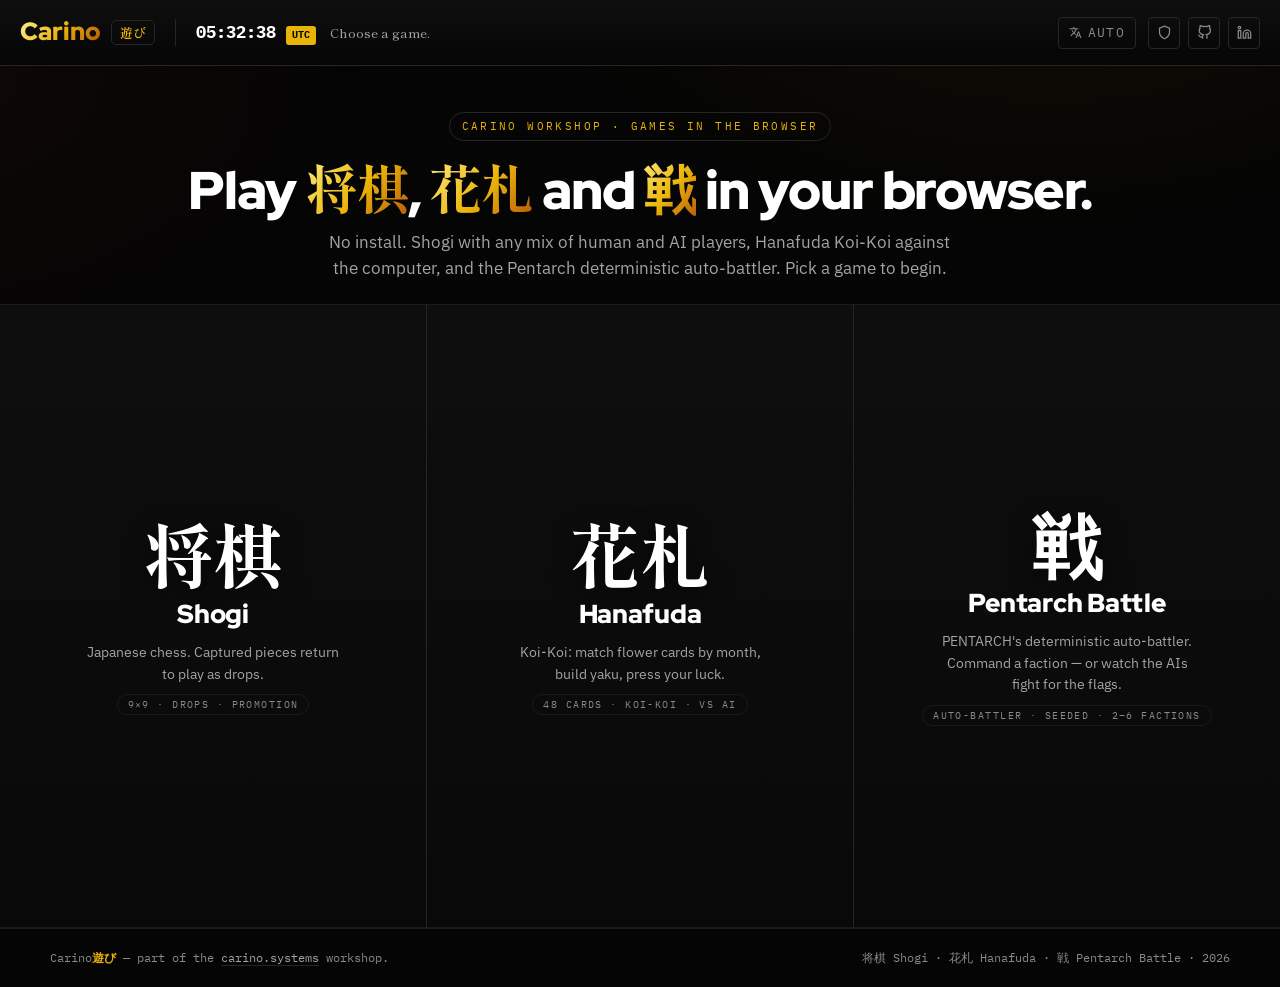
==== index.html @ 223037fe "Link the live site from the README and title the page for search" ====
<!DOCTYPE html>
<html lang="en">
<head>
  <meta charset="UTF-8">
  <meta name="viewport" content="width=device-width, initial-scale=1.0">
  <title>Play Shogi &amp; Hanafuda Online — Carino Asobi</title>
  <!-- carino:head — generated by Carino-Systems/baseline/apply.py from sites.json; edit there, not here -->
  <meta name="description" content="Play Shogi (将棋) — human vs human, human vs AI, or AI vs AI — Hanafuda Koi-Koi (花札) against the computer, and the Pentarch deterministic auto-battler. Runs entirely in your browser.">
  <link rel="canonical" href="https://asobi.carino.systems/">
  <meta property="og:type" content="website">
  <meta property="og:site_name" content="Carino Systems">
  <meta property="og:title" content="Asobi — Board Games">
  <meta property="og:description" content="Play Shogi (将棋) — human vs human, human vs AI, or AI vs AI — Hanafuda Koi-Koi (花札) against the computer, and the Pentarch deterministic auto-battler. Runs entirely in your browser.">
  <meta property="og:url" content="https://asobi.carino.systems/">
  <meta property="og:image" content="https://asobi.carino.systems/logo.webp">
  <script type="application/ld+json">{"@context": "https://schema.org", "@type": "WebApplication", "name": "Asobi — Board Games", "url": "https://asobi.carino.systems/", "description": "Play Shogi (将棋) — human vs human, human vs AI, or AI vs AI — Hanafuda Koi-Koi (花札) against the computer, and the Pentarch deterministic auto-battler. Runs entirely in your browser.", "operatingSystem": "Any (runs in a web browser)", "isAccessibleForFree": true, "author": {"@type": "Person", "name": "Miguel Cariño", "url": "https://carino.systems/"}}</script>
  <!-- /carino:head -->
  <link rel="icon" href="logo.webp" type="image/webp">
  <link rel="stylesheet" href="fonts/carino-fonts.css">
  <link href="css/styles.css" rel="stylesheet">
</head>
<body class="state-overview">

  <header class="top-header">
    <div class="header-left">
      <span class="cn-brand">
        <a class="brand-name" href="https://carino.systems/" title="Carino Systems — back to hub">Carino</a>
        <a class="app-tag" href="./" title="遊び — reload">遊び</a>
      </span>
      <div class="header-clock" aria-hidden="true">
        <span class="clock-time" id="clockLocal">00:00:00</span>
        <span class="clock-tz" id="tzName">local</span>
        <span class="brand-greeting" id="greeting">Choose a game.</span>
      </div>
    </div>
    <div class="header-right">
      <div class="social-row">
        <a href="https://carino.systems/legal.html" class="icon-btn" id="cnLegal" title="Legal notice &amp; privacy" aria-label="Legal notice &amp; privacy">
          <svg viewBox="0 0 24 24" fill="none" stroke="currentColor" stroke-width="2"><path d="M12 22s8-4 8-10V5l-8-3-8 3v7c0 6 8 10 8 10z"></path></svg>
        </a>
        <a href="https://github.com/MiguelCarino/Asobi" target="_blank" rel="noopener" class="icon-btn" title="Asobi on GitHub" aria-label="GitHub">
          <svg viewBox="0 0 24 24" fill="none" stroke="currentColor" stroke-width="2"><path d="M9 19c-5 1.5-5-2.5-7-3m14 6v-3.87a3.37 3.37 0 0 0-.94-2.61c3.14-.35 6.44-1.54 6.44-7A5.44 5.44 0 0 0 20 4.77 5.07 5.07 0 0 0 19.91 1S18.73.65 16 2.48a13.38 13.38 0 0 0-7 0C6.27.65 5.09 1 5.09 1A5.07 5.07 0 0 0 5 4.77a5.44 5.44 0 0 0-1.5 3.78c0 5.42 3.3 6.61 6.44 7A3.37 3.37 0 0 0 9 18.13V22"></path></svg>
        </a>
        <a href="https://www.linkedin.com/in/miguelcarino94/" target="_blank" rel="noopener" class="icon-btn" title="LinkedIn">
          <svg viewBox="0 0 24 24" fill="none" stroke="currentColor" stroke-width="2"><path d="M16 8a6 6 0 0 1 6 6v7h-4v-7a2 2 0 0 0-2-2 2 2 0 0 0-2 2v7h-4v-7a6 6 0 0 1 6-6z"></path><rect x="2" y="9" width="4" height="12"></rect><circle cx="4" cy="4" r="2"></circle></svg>
        </a>
      </div>
    </div>
  </header>

  <div class="overview-head">
    <span class="kicker" data-i18n>Carino workshop · games in the browser</span>
    <h1 class="overview-title"><span data-i18n>Play</span> <em>将棋</em>, <em>花札</em> <span data-i18n>and</span> <em>戦</em> <span data-i18n>in your browser.</span></h1>
    <p class="overview-sub" data-i18n>No install. Shogi with any mix of human and AI players, Hanafuda Koi-Koi against the computer, and the Pentarch deterministic auto-battler. Pick a game to begin.</p>
  </div>

  <nav class="slice-menu" id="sliceMenu" aria-label="Game chooser"></nav>

  <main id="gameHost" class="game-host"></main>

  <footer class="foot">
    <div class="foot-inner">
      <span>Carino<b>遊び</b> — <span data-i18n>part of the</span> <a href="https://carino.systems/">carino.systems</a> <span data-i18n>workshop.</span></span>
      <span>将棋 Shogi · 花札 Hanafuda · 戦 Pentarch Battle · <span id="year">2026</span></span>
    </div>
  </footer>

  <!-- games register into window.GAMES -->
  <script src="carino-clock.js" defer></script>
  <script src="carino-lang.js" defer></script>
  <script src="i18n.js" defer></script>
  <script src="js/shogi.js"></script>
  <script src="js/hanafuda.js"></script>
  <script src="js/pentarch.js"></script>
  <script src="js/app.js"></script>
</body>
</html>
---- fonts/carino-fonts.css ----
/* Carino brand fonts — self-hosted (IBM Plex Mono/Sans + Red Hat Display), latin + latin-ext + cyrillic.
   Generated from upstream OFL sources; replaces the Google Fonts <link>.
   Licences and required copyright notices: ./OFL.txt (SIL OFL 1.1). */
/* latin-ext */
@font-face {
  font-family: 'IBM Plex Mono';
  font-style: normal;
  font-weight: 400;
  font-display: swap;
  src: url(./IBMPlexMono-400-latin-ext.woff2) format('woff2');
  unicode-range: U+0100-02BA, U+02BD-02C5, U+02C7-02CC, U+02CE-02D7, U+02DD-02FF, U+0304, U+0308, U+0329, U+1D00-1DBF, U+1E00-1E9F, U+1EF2-1EFF, U+2020, U+20A0-20AB, U+20AD-20C0, U+2113, U+2C60-2C7F, U+A720-A7FF;
}
/* latin */
@font-face {
  font-family: 'IBM Plex Mono';
  font-style: normal;
  font-weight: 400;
  font-display: swap;
  src: url(./IBMPlexMono-400-latin.woff2) format('woff2');
  unicode-range: U+0000-00FF, U+0131, U+0152-0153, U+02BB-02BC, U+02C6, U+02DA, U+02DC, U+0304, U+0308, U+0329, U+2000-206F, U+20AC, U+2122, U+2191, U+2193, U+2212, U+2215, U+FEFF, U+FFFD;
}
/* latin-ext */
@font-face {
  font-family: 'IBM Plex Mono';
  font-style: normal;
  font-weight: 500;
  font-display: swap;
  src: url(./IBMPlexMono-500-latin-ext.woff2) format('woff2');
  unicode-range: U+0100-02BA, U+02BD-02C5, U+02C7-02CC, U+02CE-02D7, U+02DD-02FF, U+0304, U+0308, U+0329, U+1D00-1DBF, U+1E00-1E9F, U+1EF2-1EFF, U+2020, U+20A0-20AB, U+20AD-20C0, U+2113, U+2C60-2C7F, U+A720-A7FF;
}
/* latin */
@font-face {
  font-family: 'IBM Plex Mono';
  font-style: normal;
  font-weight: 500;
  font-display: swap;
  src: url(./IBMPlexMono-500-latin.woff2) format('woff2');
  unicode-range: U+0000-00FF, U+0131, U+0152-0153, U+02BB-02BC, U+02C6, U+02DA, U+02DC, U+0304, U+0308, U+0329, U+2000-206F, U+20AC, U+2122, U+2191, U+2193, U+2212, U+2215, U+FEFF, U+FFFD;
}
/* latin-ext */
@font-face {
  font-family: 'IBM Plex Mono';
  font-style: normal;
  font-weight: 600;
  font-display: swap;
  src: url(./IBMPlexMono-600-latin-ext.woff2) format('woff2');
  unicode-range: U+0100-02BA, U+02BD-02C5, U+02C7-02CC, U+02CE-02D7, U+02DD-02FF, U+0304, U+0308, U+0329, U+1D00-1DBF, U+1E00-1E9F, U+1EF2-1EFF, U+2020, U+20A0-20AB, U+20AD-20C0, U+2113, U+2C60-2C7F, U+A720-A7FF;
}
/* latin */
@font-face {
  font-family: 'IBM Plex Mono';
  font-style: normal;
  font-weight: 600;
  font-display: swap;
  src: url(./IBMPlexMono-600-latin.woff2) format('woff2');
  unicode-range: U+0000-00FF, U+0131, U+0152-0153, U+02BB-02BC, U+02C6, U+02DA, U+02DC, U+0304, U+0308, U+0329, U+2000-206F, U+20AC, U+2122, U+2191, U+2193, U+2212, U+2215, U+FEFF, U+FFFD;
}
/* latin-ext */
@font-face {
  font-family: 'IBM Plex Mono';
  font-style: normal;
  font-weight: 700;
  font-display: swap;
  src: url(./IBMPlexMono-700-latin-ext.woff2) format('woff2');
  unicode-range: U+0100-02BA, U+02BD-02C5, U+02C7-02CC, U+02CE-02D7, U+02DD-02FF, U+0304, U+0308, U+0329, U+1D00-1DBF, U+1E00-1E9F, U+1EF2-1EFF, U+2020, U+20A0-20AB, U+20AD-20C0, U+2113, U+2C60-2C7F, U+A720-A7FF;
}
/* latin */
@font-face {
  font-family: 'IBM Plex Mono';
  font-style: normal;
  font-weight: 700;
  font-display: swap;
  src: url(./IBMPlexMono-700-latin.woff2) format('woff2');
  unicode-range: U+0000-00FF, U+0131, U+0152-0153, U+02BB-02BC, U+02C6, U+02DA, U+02DC, U+0304, U+0308, U+0329, U+2000-206F, U+20AC, U+2122, U+2191, U+2193, U+2212, U+2215, U+FEFF, U+FFFD;
}
/* latin-ext */
@font-face {
  font-family: 'IBM Plex Sans';
  font-style: normal;
  font-weight: 300;
  font-stretch: 100%;
  font-display: swap;
  src: url(./IBMPlexSans-300-latin-ext.woff2) format('woff2');
  unicode-range: U+0100-02BA, U+02BD-02C5, U+02C7-02CC, U+02CE-02D7, U+02DD-02FF, U+0304, U+0308, U+0329, U+1D00-1DBF, U+1E00-1E9F, U+1EF2-1EFF, U+2020, U+20A0-20AB, U+20AD-20C0, U+2113, U+2C60-2C7F, U+A720-A7FF;
}
/* latin */
@font-face {
  font-family: 'IBM Plex Sans';
  font-style: normal;
  font-weight: 300;
  font-stretch: 100%;
  font-display: swap;
  src: url(./IBMPlexSans-300-latin.woff2) format('woff2');
  unicode-range: U+0000-00FF, U+0131, U+0152-0153, U+02BB-02BC, U+02C6, U+02DA, U+02DC, U+0304, U+0308, U+0329, U+2000-206F, U+20AC, U+2122, U+2191, U+2193, U+2212, U+2215, U+FEFF, U+FFFD;
}
/* latin-ext */
@font-face {
  font-family: 'IBM Plex Sans';
  font-style: normal;
  font-weight: 400;
  font-stretch: 100%;
  font-display: swap;
  src: url(./IBMPlexSans-400-latin-ext.woff2) format('woff2');
  unicode-range: U+0100-02BA, U+02BD-02C5, U+02C7-02CC, U+02CE-02D7, U+02DD-02FF, U+0304, U+0308, U+0329, U+1D00-1DBF, U+1E00-1E9F, U+1EF2-1EFF, U+2020, U+20A0-20AB, U+20AD-20C0, U+2113, U+2C60-2C7F, U+A720-A7FF;
}
/* latin */
@font-face {
  font-family: 'IBM Plex Sans';
  font-style: normal;
  font-weight: 400;
  font-stretch: 100%;
  font-display: swap;
  src: url(./IBMPlexSans-400-latin.woff2) format('woff2');
  unicode-range: U+0000-00FF, U+0131, U+0152-0153, U+02BB-02BC, U+02C6, U+02DA, U+02DC, U+0304, U+0308, U+0329, U+2000-206F, U+20AC, U+2122, U+2191, U+2193, U+2212, U+2215, U+FEFF, U+FFFD;
}
/* latin-ext */
@font-face {
  font-family: 'IBM Plex Sans';
  font-style: normal;
  font-weight: 500;
  font-stretch: 100%;
  font-display: swap;
  src: url(./IBMPlexSans-500-latin-ext.woff2) format('woff2');
  unicode-range: U+0100-02BA, U+02BD-02C5, U+02C7-02CC, U+02CE-02D7, U+02DD-02FF, U+0304, U+0308, U+0329, U+1D00-1DBF, U+1E00-1E9F, U+1EF2-1EFF, U+2020, U+20A0-20AB, U+20AD-20C0, U+2113, U+2C60-2C7F, U+A720-A7FF;
}
/* latin */
@font-face {
  font-family: 'IBM Plex Sans';
  font-style: normal;
  font-weight: 500;
  font-stretch: 100%;
  font-display: swap;
  src: url(./IBMPlexSans-500-latin.woff2) format('woff2');
  unicode-range: U+0000-00FF, U+0131, U+0152-0153, U+02BB-02BC, U+02C6, U+02DA, U+02DC, U+0304, U+0308, U+0329, U+2000-206F, U+20AC, U+2122, U+2191, U+2193, U+2212, U+2215, U+FEFF, U+FFFD;
}
/* latin-ext */
@font-face {
  font-family: 'IBM Plex Sans';
  font-style: normal;
  font-weight: 600;
  font-stretch: 100%;
  font-display: swap;
  src: url(./IBMPlexSans-600-latin-ext.woff2) format('woff2');
  unicode-range: U+0100-02BA, U+02BD-02C5, U+02C7-02CC, U+02CE-02D7, U+02DD-02FF, U+0304, U+0308, U+0329, U+1D00-1DBF, U+1E00-1E9F, U+1EF2-1EFF, U+2020, U+20A0-20AB, U+20AD-20C0, U+2113, U+2C60-2C7F, U+A720-A7FF;
}
/* latin */
@font-face {
  font-family: 'IBM Plex Sans';
  font-style: normal;
  font-weight: 600;
  font-stretch: 100%;
  font-display: swap;
  src: url(./IBMPlexSans-600-latin.woff2) format('woff2');
  unicode-range: U+0000-00FF, U+0131, U+0152-0153, U+02BB-02BC, U+02C6, U+02DA, U+02DC, U+0304, U+0308, U+0329, U+2000-206F, U+20AC, U+2122, U+2191, U+2193, U+2212, U+2215, U+FEFF, U+FFFD;
}
/* latin-ext */
@font-face {
  font-family: 'IBM Plex Sans';
  font-style: normal;
  font-weight: 700;
  font-stretch: 100%;
  font-display: swap;
  src: url(./IBMPlexSans-700-latin-ext.woff2) format('woff2');
  unicode-range: U+0100-02BA, U+02BD-02C5, U+02C7-02CC, U+02CE-02D7, U+02DD-02FF, U+0304, U+0308, U+0329, U+1D00-1DBF, U+1E00-1E9F, U+1EF2-1EFF, U+2020, U+20A0-20AB, U+20AD-20C0, U+2113, U+2C60-2C7F, U+A720-A7FF;
}
/* latin */
@font-face {
  font-family: 'IBM Plex Sans';
  font-style: normal;
  font-weight: 700;
  font-stretch: 100%;
  font-display: swap;
  src: url(./IBMPlexSans-700-latin.woff2) format('woff2');
  unicode-range: U+0000-00FF, U+0131, U+0152-0153, U+02BB-02BC, U+02C6, U+02DA, U+02DC, U+0304, U+0308, U+0329, U+2000-206F, U+20AC, U+2122, U+2191, U+2193, U+2212, U+2215, U+FEFF, U+FFFD;
}
/* latin-ext */
@font-face {
  font-family: 'Red Hat Display';
  font-style: normal;
  font-weight: 400;
  font-display: swap;
  src: url(./RedHatDisplay-400-latin-ext.woff2) format('woff2');
  unicode-range: U+0100-02BA, U+02BD-02C5, U+02C7-02CC, U+02CE-02D7, U+02DD-02FF, U+0304, U+0308, U+0329, U+1D00-1DBF, U+1E00-1E9F, U+1EF2-1EFF, U+2020, U+20A0-20AB, U+20AD-20C0, U+2113, U+2C60-2C7F, U+A720-A7FF;
}
/* latin */
@font-face {
  font-family: 'Red Hat Display';
  font-style: normal;
  font-weight: 400;
  font-display: swap;
  src: url(./RedHatDisplay-400-latin.woff2) format('woff2');
  unicode-range: U+0000-00FF, U+0131, U+0152-0153, U+02BB-02BC, U+02C6, U+02DA, U+02DC, U+0304, U+0308, U+0329, U+2000-206F, U+20AC, U+2122, U+2191, U+2193, U+2212, U+2215, U+FEFF, U+FFFD;
}
/* latin-ext */
@font-face {
  font-family: 'Red Hat Display';
  font-style: normal;
  font-weight: 500;
  font-display: swap;
  src: url(./RedHatDisplay-500-latin-ext.woff2) format('woff2');
  unicode-range: U+0100-02BA, U+02BD-02C5, U+02C7-02CC, U+02CE-02D7, U+02DD-02FF, U+0304, U+0308, U+0329, U+1D00-1DBF, U+1E00-1E9F, U+1EF2-1EFF, U+2020, U+20A0-20AB, U+20AD-20C0, U+2113, U+2C60-2C7F, U+A720-A7FF;
}
/* latin */
@font-face {
  font-family: 'Red Hat Display';
  font-style: normal;
  font-weight: 500;
  font-display: swap;
  src: url(./RedHatDisplay-500-latin.woff2) format('woff2');
  unicode-range: U+0000-00FF, U+0131, U+0152-0153, U+02BB-02BC, U+02C6, U+02DA, U+02DC, U+0304, U+0308, U+0329, U+2000-206F, U+20AC, U+2122, U+2191, U+2193, U+2212, U+2215, U+FEFF, U+FFFD;
}
/* latin-ext */
@font-face {
  font-family: 'Red Hat Display';
  font-style: normal;
  font-weight: 700;
  font-display: swap;
  src: url(./RedHatDisplay-700-latin-ext.woff2) format('woff2');
  unicode-range: U+0100-02BA, U+02BD-02C5, U+02C7-02CC, U+02CE-02D7, U+02DD-02FF, U+0304, U+0308, U+0329, U+1D00-1DBF, U+1E00-1E9F, U+1EF2-1EFF, U+2020, U+20A0-20AB, U+20AD-20C0, U+2113, U+2C60-2C7F, U+A720-A7FF;
}
/* latin */
@font-face {
  font-family: 'Red Hat Display';
  font-style: normal;
  font-weight: 700;
  font-display: swap;
  src: url(./RedHatDisplay-700-latin.woff2) format('woff2');
  unicode-range: U+0000-00FF, U+0131, U+0152-0153, U+02BB-02BC, U+02C6, U+02DA, U+02DC, U+0304, U+0308, U+0329, U+2000-206F, U+20AC, U+2122, U+2191, U+2193, U+2212, U+2215, U+FEFF, U+FFFD;
}
/* latin-ext */
@font-face {
  font-family: 'Red Hat Display';
  font-style: normal;
  font-weight: 800;
  font-display: swap;
  src: url(./RedHatDisplay-800-latin-ext.woff2) format('woff2');
  unicode-range: U+0100-02BA, U+02BD-02C5, U+02C7-02CC, U+02CE-02D7, U+02DD-02FF, U+0304, U+0308, U+0329, U+1D00-1DBF, U+1E00-1E9F, U+1EF2-1EFF, U+2020, U+20A0-20AB, U+20AD-20C0, U+2113, U+2C60-2C7F, U+A720-A7FF;
}
/* latin */
@font-face {
  font-family: 'Red Hat Display';
  font-style: normal;
  font-weight: 800;
  font-display: swap;
  src: url(./RedHatDisplay-800-latin.woff2) format('woff2');
  unicode-range: U+0000-00FF, U+0131, U+0152-0153, U+02BB-02BC, U+02C6, U+02DA, U+02DC, U+0304, U+0308, U+0329, U+2000-206F, U+20AC, U+2122, U+2191, U+2193, U+2212, U+2215, U+FEFF, U+FFFD;
}
/* latin-ext */
@font-face {
  font-family: 'Red Hat Display';
  font-style: normal;
  font-weight: 900;
  font-display: swap;
  src: url(./RedHatDisplay-900-latin-ext.woff2) format('woff2');
  unicode-range: U+0100-02BA, U+02BD-02C5, U+02C7-02CC, U+02CE-02D7, U+02DD-02FF, U+0304, U+0308, U+0329, U+1D00-1DBF, U+1E00-1E9F, U+1EF2-1EFF, U+2020, U+20A0-20AB, U+20AD-20C0, U+2113, U+2C60-2C7F, U+A720-A7FF;
}
/* latin */
@font-face {
  font-family: 'Red Hat Display';
  font-style: normal;
  font-weight: 900;
  font-display: swap;
  src: url(./RedHatDisplay-900-latin.woff2) format('woff2');
  unicode-range: U+0000-00FF, U+0131, U+0152-0153, U+02BB-02BC, U+02C6, U+02DA, U+02DC, U+0304, U+0308, U+0329, U+2000-206F, U+20AC, U+2122, U+2191, U+2193, U+2212, U+2215, U+FEFF, U+FFFD;
}

/* --- Japanese (subset to used glyphs) --- */
@font-face{font-family:'Shippori Mincho';font-style:normal;font-weight:500;font-display:swap;src:url(./ShipporiMincho-500.woff2) format('woff2');}
@font-face{font-family:'Shippori Mincho';font-style:normal;font-weight:700;font-display:swap;src:url(./ShipporiMincho-700.woff2) format('woff2');}
@font-face{font-family:'Shippori Mincho';font-style:normal;font-weight:800;font-display:swap;src:url(./ShipporiMincho-800.woff2) format('woff2');}

/* ---------------------------------------------------------------
   Cyrillic (Russian). Gated by unicode-range, so visitors reading
   any other language never download these files.
   Declared per weight rather than as one variable-weight range:
   when a family also has discrete-weight latin faces, browsers
   match a discrete face first and skip a range face entirely.
   Red Hat Display/Text have no Cyrillic glyphs upstream, so Russian
   headings fall through the existing stack to IBM Plex Sans.
   --------------------------------------------------------------- */
/* cyrillic */
@font-face {
  font-family: 'IBM Plex Mono';
  font-style: normal;
  font-weight: 400;
  font-display: swap;
  src: url(./IBMPlexMono-400-cyrillic.woff2) format('woff2');
  unicode-range: U+0301, U+0400-045F, U+0490-0491, U+04B0-04B1, U+2116;
}

/* cyrillic */
@font-face {
  font-family: 'IBM Plex Mono';
  font-style: normal;
  font-weight: 500;
  font-display: swap;
  src: url(./IBMPlexMono-500-cyrillic.woff2) format('woff2');
  unicode-range: U+0301, U+0400-045F, U+0490-0491, U+04B0-04B1, U+2116;
}

/* cyrillic */
@font-face {
  font-family: 'IBM Plex Mono';
  font-style: normal;
  font-weight: 600;
  font-display: swap;
  src: url(./IBMPlexMono-600-cyrillic.woff2) format('woff2');
  unicode-range: U+0301, U+0400-045F, U+0490-0491, U+04B0-04B1, U+2116;
}

/* cyrillic */
@font-face {
  font-family: 'IBM Plex Mono';
  font-style: normal;
  font-weight: 700;
  font-display: swap;
  src: url(./IBMPlexMono-700-cyrillic.woff2) format('woff2');
  unicode-range: U+0301, U+0400-045F, U+0490-0491, U+04B0-04B1, U+2116;
}

/* cyrillic */
@font-face {
  font-family: 'IBM Plex Sans';
  font-style: normal;
  font-weight: 300;
  font-stretch: 100%;
  font-display: swap;
  src: url(./IBMPlexSans-cyrillic.woff2) format('woff2');
  unicode-range: U+0301, U+0400-045F, U+0490-0491, U+04B0-04B1, U+2116;
}

/* cyrillic */
@font-face {
  font-family: 'IBM Plex Sans';
  font-style: normal;
  font-weight: 400;
  font-stretch: 100%;
  font-display: swap;
  src: url(./IBMPlexSans-cyrillic.woff2) format('woff2');
  unicode-range: U+0301, U+0400-045F, U+0490-0491, U+04B0-04B1, U+2116;
}

/* cyrillic */
@font-face {
  font-family: 'IBM Plex Sans';
  font-style: normal;
  font-weight: 500;
  font-stretch: 100%;
  font-display: swap;
  src: url(./IBMPlexSans-cyrillic.woff2) format('woff2');
  unicode-range: U+0301, U+0400-045F, U+0490-0491, U+04B0-04B1, U+2116;
}

/* cyrillic */
@font-face {
  font-family: 'IBM Plex Sans';
  font-style: normal;
  font-weight: 600;
  font-stretch: 100%;
  font-display: swap;
  src: url(./IBMPlexSans-cyrillic.woff2) format('woff2');
  unicode-range: U+0301, U+0400-045F, U+0490-0491, U+04B0-04B1, U+2116;
}

/* cyrillic */
@font-face {
  font-family: 'IBM Plex Sans';
  font-style: normal;
  font-weight: 700;
  font-stretch: 100%;
  font-display: swap;
  src: url(./IBMPlexSans-cyrillic.woff2) format('woff2');
  unicode-range: U+0301, U+0400-045F, U+0490-0491, U+04B0-04B1, U+2116;
}
---- css/styles.css ----
/* =====================================================================
   Carino Asobi — shared stylesheet
   Gold-on-black Carino design system (IBM Plex + Shippori Mincho for 漢字).
   Provides :root tokens, the navbar, the slice-menu chooser, and a small set
   of generic UI helpers (.btn, .panel, .seg, .badge). Each game module injects
   its own component CSS and relies on these tokens.
   ===================================================================== */

:root {
  --bg-header:  #050505;
  --bg:         #050505;
  --panel:      #0b0b0b;
  --card:       #0b0b0b;
  --elev:       #0d0d0d;
  --accent:     #eab308;          /* gold */
  --accent-2:   #b45309;
  --accent-faint: rgba(234,179,8,0.07);
  --accent-glow:  rgba(234,179,8,0.20);
  --vermilion:  #d1442f;          /* Japanese red accent */
  --jade:       #3f9d6d;
  --border:     #262626;
  --border-soft:#1b1b1b;
  --text:       #ffffff;
  --text-sec:   #a3a3a3;
  --text-muted: #8a8a8a;
  --ok:         #22c55e;
  --err:        #ef4444;

  --mono: 'IBM Plex Mono', ui-monospace, SFMono-Regular, Menlo, monospace;
  --sans: 'IBM Plex Sans', system-ui, -apple-system, sans-serif;
  --display: 'Red Hat Display', var(--sans);
  --jp: 'Shippori Mincho', 'Noto Serif JP', serif;
  --nav-h: 66px;
}

*, *::before, *::after { margin: 0; padding: 0; box-sizing: border-box; }
html, body { height: 100%; }
body {
  background: var(--bg); color: var(--text);
  font-family: var(--sans); line-height: 1.55;
  -webkit-font-smoothing: antialiased;
  display: flex; flex-direction: column; min-height: 100%;
}
a { color: inherit; text-decoration: none; }
button { font-family: inherit; }
:focus-visible { outline: 2px solid var(--accent); outline-offset: 2px; border-radius: 4px; }

body::before {
  content: ""; position: fixed; inset: 0; z-index: -1; pointer-events: none;
  background:
    radial-gradient(900px 520px at 82% -8%, rgba(234,179,8,0.06), transparent 60%),
    radial-gradient(760px 520px at -5% 8%, rgba(209,68,47,0.05), transparent 58%);
}

/* ===================== Navbar ===================== */
.top-header {
  height: var(--nav-h); position: sticky; top: 0; z-index: 200; flex-shrink: 0;
  background: linear-gradient(180deg, #0f0f0f 0%, #050505 100%);
  border-bottom: 1px solid var(--border);
  display: flex; align-items: center; justify-content: space-between; padding: 0 20px; gap: 16px;
}
.header-left  { display: flex; align-items: center; gap: 20px; min-width: 0; }
.header-right { display: flex; align-items: center; gap: 12px; }
/* Right-cluster slot order, fleet convention, read right-to-left:
   GitHub + LinkedIn last, language beside them, then status, then
   this app's own controls furthest from the edge. Set with `order`
   because carino-lang.js injects itself asynchronously. */
.header-right > * { order: 1; }
.header-right > .status-toggle { order: 2; }
.header-right > #cnLangBtn { order: 3; }
.header-right > .social-row { order: 4; }
.cn-brand { display: flex; align-items: center; flex-shrink: 0; }
.brand-name {
  font-family: var(--display); font-size: 1.55rem; font-weight: 900; line-height: 1; white-space: nowrap;
  background: linear-gradient(130deg, #fef08a 0%, #eab308 50%, #b45309 100%);
  -webkit-background-clip: text; background-clip: text; -webkit-text-fill-color: transparent;
}
.cn-brand .app-tag {
  color: var(--accent); font-family: var(--jp); font-size: .8rem; font-weight: 700;
  border: 1px solid var(--border); border-radius: 5px; padding: 2px 8px; margin-left: 10px; transition: .2s;
}
.cn-brand .app-tag:hover { border-color: var(--accent); background: var(--accent-faint); }
.header-clock { display: flex; align-items: baseline; gap: 10px; border-left: 1px solid var(--border); padding-left: 20px; }
.clock-time { font-family: var(--mono); font-size: 1.05rem; font-weight: 700; }
.clock-tz { font-family: var(--mono); font-size: .6rem; font-weight: 700; color: var(--bg-header); background: var(--accent); padding: 2px 6px; border-radius: 3px; }
.brand-greeting { font-family: var(--jp); font-size: .8rem; color: var(--text-sec); margin-left: 4px; }
.social-row { display: flex; gap: 8px; }
.icon-btn {
  width: 32px; height: 32px; border: 1px solid var(--border); border-radius: 4px;
  display: flex; align-items: center; justify-content: center; color: var(--text-muted); transition: .2s; background: transparent;
}
.icon-btn:hover { border-color: var(--accent); color: var(--bg-header); background: var(--accent); transform: translateY(-2px); }
.icon-btn svg { width: 15px; height: 15px; }

/* ===================== Overview + slice menu ===================== */
.overview-head { max-width: 1000px; margin: 0 auto; padding: 46px 24px 22px; text-align: center; }
.kicker {
  font-family: var(--mono); font-size: .68rem; letter-spacing: .22em; text-transform: uppercase; color: var(--accent);
  border: 1px solid var(--border); border-radius: 999px; padding: 5px 12px; display: inline-block;
}
.overview-title { font-family: var(--display); font-weight: 900; letter-spacing: -.02em; font-size: clamp(2rem, 5.5vw, 3.3rem); line-height: 1.05; margin: 18px 0 12px; }
.overview-title em { font-style: normal; font-family: var(--jp); background: linear-gradient(130deg, #fef08a, #eab308 55%, #b45309); -webkit-background-clip: text; background-clip: text; -webkit-text-fill-color: transparent; }
.overview-sub { color: var(--text-sec); max-width: 640px; margin: 0 auto; font-size: 1.04rem; }
body.state-playing .overview-head { display: none; }

.slice-menu { display: flex; width: 100%; flex: 1 1 auto; }
body.state-overview .slice-menu { min-height: calc(100vh - var(--nav-h) - 210px); border-top: 1px solid var(--border-soft); border-bottom: 1px solid var(--border-soft); }
.slice {
  flex: 1; position: relative; overflow: hidden; cursor: pointer; color: inherit; font-family: inherit; border: none;
  border-right: 1px solid var(--border); background: linear-gradient(180deg, #0e0e0e, #090909);
  display: flex; align-items: center; justify-content: center; text-align: center;
  transition: flex .45s cubic-bezier(.25,1,.5,1), background .3s;
}
.slice:last-child { border-right: none; }
.slice-bg { position: absolute; inset: 0; opacity: 0; pointer-events: none; transition: .45s ease; background: radial-gradient(circle at 50% 42%, var(--glow, var(--accent-glow)) 0%, transparent 62%); }
body.state-overview .slice:hover { flex: 1.4; background: #121212; }
body.state-overview .slice:hover .slice-bg { opacity: 1; }
body.state-overview .slice:hover .slice-kanji { transform: translateY(-4px); color: var(--hue, var(--accent)); }
.slice-inner { position: relative; z-index: 1; display: flex; flex-direction: column; align-items: center; gap: 10px; padding: 30px 22px; }
.slice-kanji { font-family: var(--jp); font-size: 4.4rem; font-weight: 800; line-height: 1; color: var(--text); transition: .3s ease; text-shadow: 0 6px 24px rgba(0,0,0,.6); }
.slice-title { font-family: var(--display); font-size: 1.6rem; font-weight: 900; letter-spacing: -.01em; }
.slice-blurb { font-size: .9rem; color: var(--text-sec); max-width: 260px; line-height: 1.5; }
.slice-tag { font-family: var(--mono); font-size: .64rem; letter-spacing: .14em; text-transform: uppercase; color: var(--text-muted); border: 1px solid var(--border-soft); border-radius: 999px; padding: 3px 10px; }

body.state-playing .slice-menu { position: sticky; top: var(--nav-h); z-index: 150; min-height: 0; height: 50px; background: var(--bg-header); border-bottom: 1px solid var(--border); flex: 0 0 auto; }
body.state-playing .slice-kanji { font-size: 1.15rem; }
body.state-playing .slice-blurb, body.state-playing .slice-tag { display: none; }
body.state-playing .slice-inner { flex-direction: row; gap: 9px; padding: 0 16px; }
body.state-playing .slice-title { font-size: .92rem; font-weight: 700; }
body.state-playing .slice:hover { background: #141414; }
body.state-playing .slice.active { background: #151515; box-shadow: inset 0 2px 0 var(--hue, var(--accent)); }
body.state-playing .slice.active .slice-title { color: var(--hue, var(--accent)); }
body.state-playing .slice:not(.active) .slice-title { color: var(--text-sec); }

/* game host */
.game-host { flex: 1 1 auto; width: 100%; }
body.state-overview .game-host { display: none; }

/* ===================== Generic UI helpers (for game modules) ===================== */
.btn {
  font-family: var(--mono); font-size: .78rem; letter-spacing: .03em; padding: 9px 16px; border-radius: 6px;
  cursor: pointer; transition: .16s; border: 1px solid var(--border); background: transparent; color: var(--text);
}
.btn:hover { border-color: var(--accent); color: var(--accent); background: var(--accent-faint); }
.btn-accent { background: var(--accent); border-color: var(--accent); color: #1a1205; font-weight: 700; }
.btn-accent:hover { box-shadow: 0 6px 18px var(--accent-glow); color: #1a1205; background: var(--accent); transform: translateY(-1px); }
.btn:disabled { opacity: .4; cursor: not-allowed; }

.panel { background: var(--panel); border: 1px solid var(--border); border-radius: 12px; padding: 16px 18px; }
.panel-h { font-family: var(--mono); font-size: .66rem; letter-spacing: .14em; text-transform: uppercase; color: var(--accent); margin-bottom: 10px; }

/* segmented control */
.seg { display: inline-flex; border: 1px solid var(--border); border-radius: 8px; overflow: hidden; }
.seg button { background: transparent; border: none; color: var(--text-sec); font-family: var(--mono); font-size: .72rem; padding: 7px 12px; cursor: pointer; transition: .15s; border-right: 1px solid var(--border); }
.seg button:last-child { border-right: none; }
.seg button.active { background: var(--accent); color: #1a1205; font-weight: 700; }
.seg button:not(.active):hover { color: var(--accent); background: var(--accent-faint); }

.badge { font-family: var(--mono); font-size: .7rem; border: 1px solid var(--border); border-radius: 999px; padding: 3px 10px; color: var(--text-sec); }

/* ===================== Footer ===================== */
.foot { border-top: 1px solid var(--border-soft); padding: 20px 24px; flex-shrink: 0; }
.foot-inner { max-width: 1180px; margin: 0 auto; display: flex; justify-content: space-between; gap: 16px; flex-wrap: wrap; font-family: var(--mono); font-size: .74rem; color: var(--text-muted); }
.foot-inner b { color: var(--accent); }
.foot-inner a { color: var(--text-sec); border-bottom: 1px solid var(--border); }
.foot-inner a:hover { color: var(--accent); }

@media (max-width: 760px) {
  .header-clock { display: none; }
  body.state-overview .slice-menu { flex-direction: column; min-height: 0; }
  body.state-overview .slice { border-right: none; border-bottom: 1px solid var(--border); min-height: 160px; }
  body.state-overview .slice:hover { flex: 1; }
}
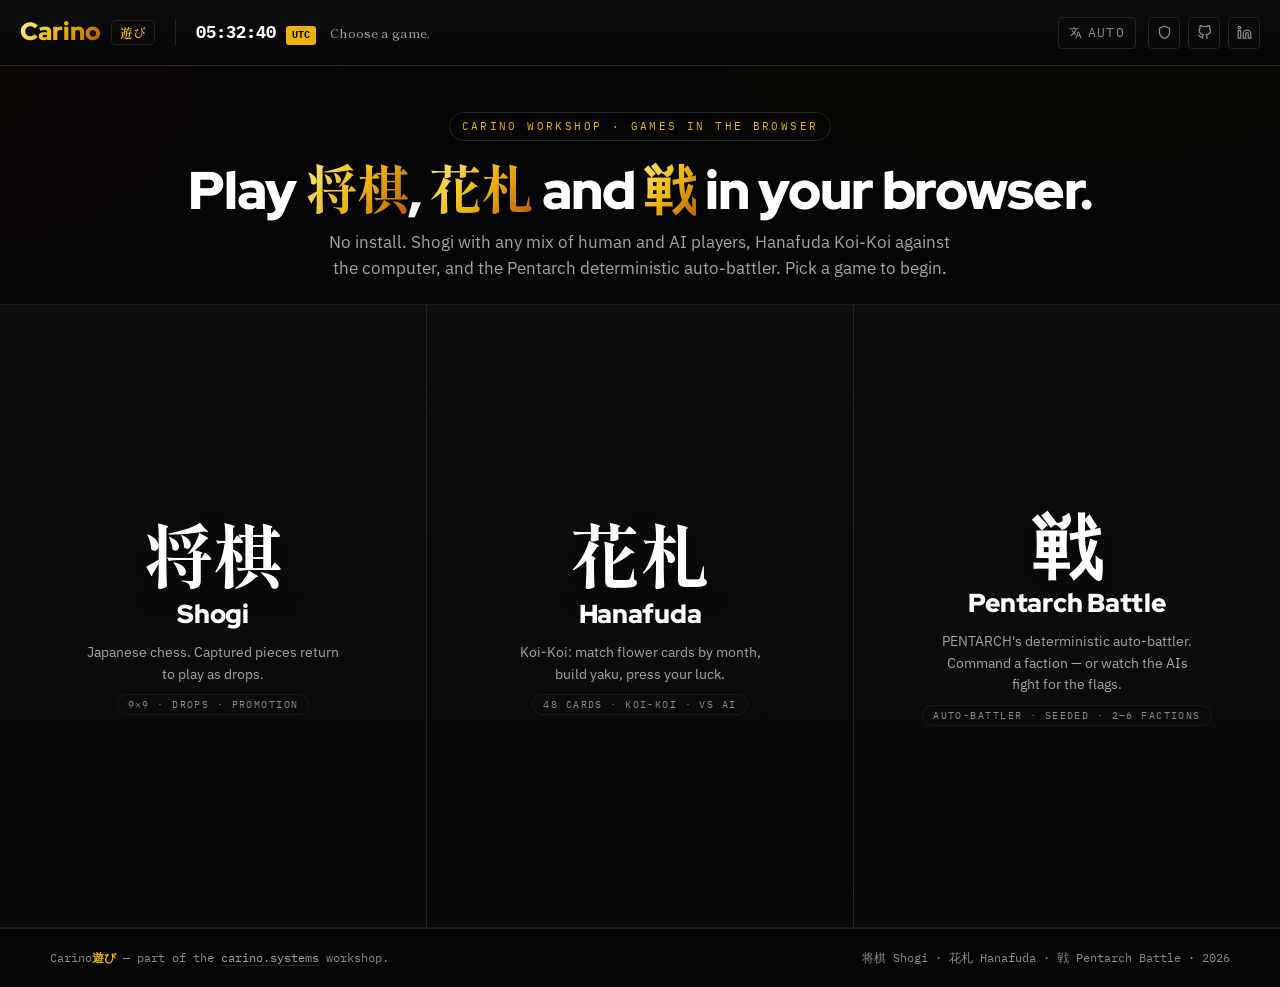
==== commit 418b7ecf: "Add a share preview and search language versions, and raise text contrast" ====
--- a/index.html
+++ b/index.html
@@ -12,7 +12,18 @@
   <meta property="og:title" content="Asobi — Board Games">
   <meta property="og:description" content="Play Shogi (将棋) — human vs human, human vs AI, or AI vs AI — Hanafuda Koi-Koi (花札) against the computer, and the Pentarch deterministic auto-battler. Runs entirely in your browser.">
   <meta property="og:url" content="https://asobi.carino.systems/">
-  <meta property="og:image" content="https://asobi.carino.systems/logo.webp">
+  <meta property="og:image" content="https://asobi.carino.systems/og.jpg">
+  <meta property="og:image:width" content="1200">
+  <meta property="og:image:height" content="630">
+  <meta property="og:image:alt" content="Asobi — Board Games">
+  <meta name="twitter:card" content="summary_large_image">
+  <link rel="alternate" hreflang="en" href="https://asobi.carino.systems/">
+  <link rel="alternate" hreflang="es" href="https://asobi.carino.systems/?lang=es">
+  <link rel="alternate" hreflang="pt-BR" href="https://asobi.carino.systems/?lang=pt-BR">
+  <link rel="alternate" hreflang="ja" href="https://asobi.carino.systems/?lang=ja">
+  <link rel="alternate" hreflang="ru" href="https://asobi.carino.systems/?lang=ru">
+  <link rel="alternate" hreflang="x-default" href="https://asobi.carino.systems/">
+  <script type="application/json" id="carino-head-i18n">{"es": {"title": "Jugar shogi y hanafuda en línea — Carino Asobi", "desc": "Juega shogi (将棋): humano contra humano, contra la IA o IA contra IA; hanafuda Koi-Koi (花札) contra la computadora y el auto-battler Pentarch. En tu navegador."}, "pt-BR": {"title": "Jogar shogi e hanafuda online — Carino Asobi", "desc": "Jogue shogi (将棋): humano contra humano, contra a IA ou IA contra IA; hanafuda Koi-Koi (花札) contra o computador e o auto-battler Pentarch. No navegador."}, "ja": {"title": "将棋・花札 オンライン対戦 — Carino Asobi", "desc": "将棋は人対人、人対AI、AI対AIで対局。花札こいこいはコンピューター対戦、Pentarchの決定論的オートバトラーも。すべてブラウザ内で動作。"}, "ru": {"title": "Играть в сёги и ханафуду онлайн — Carino Asobi", "desc": "Сёги (将棋): человек против человека, против ИИ или ИИ против ИИ; ханафуда Кои-Кои (花札) против компьютера и автобатлер Pentarch. Всё в браузере."}}</script>
   <script type="application/ld+json">{"@context": "https://schema.org", "@type": "WebApplication", "name": "Asobi — Board Games", "url": "https://asobi.carino.systems/", "description": "Play Shogi (将棋) — human vs human, human vs AI, or AI vs AI — Hanafuda Koi-Koi (花札) against the computer, and the Pentarch deterministic auto-battler. Runs entirely in your browser.", "operatingSystem": "Any (runs in a web browser)", "isAccessibleForFree": true, "author": {"@type": "Person", "name": "Miguel Cariño", "url": "https://carino.systems/"}}</script>
   <!-- /carino:head -->
   <link rel="icon" href="logo.webp" type="image/webp">
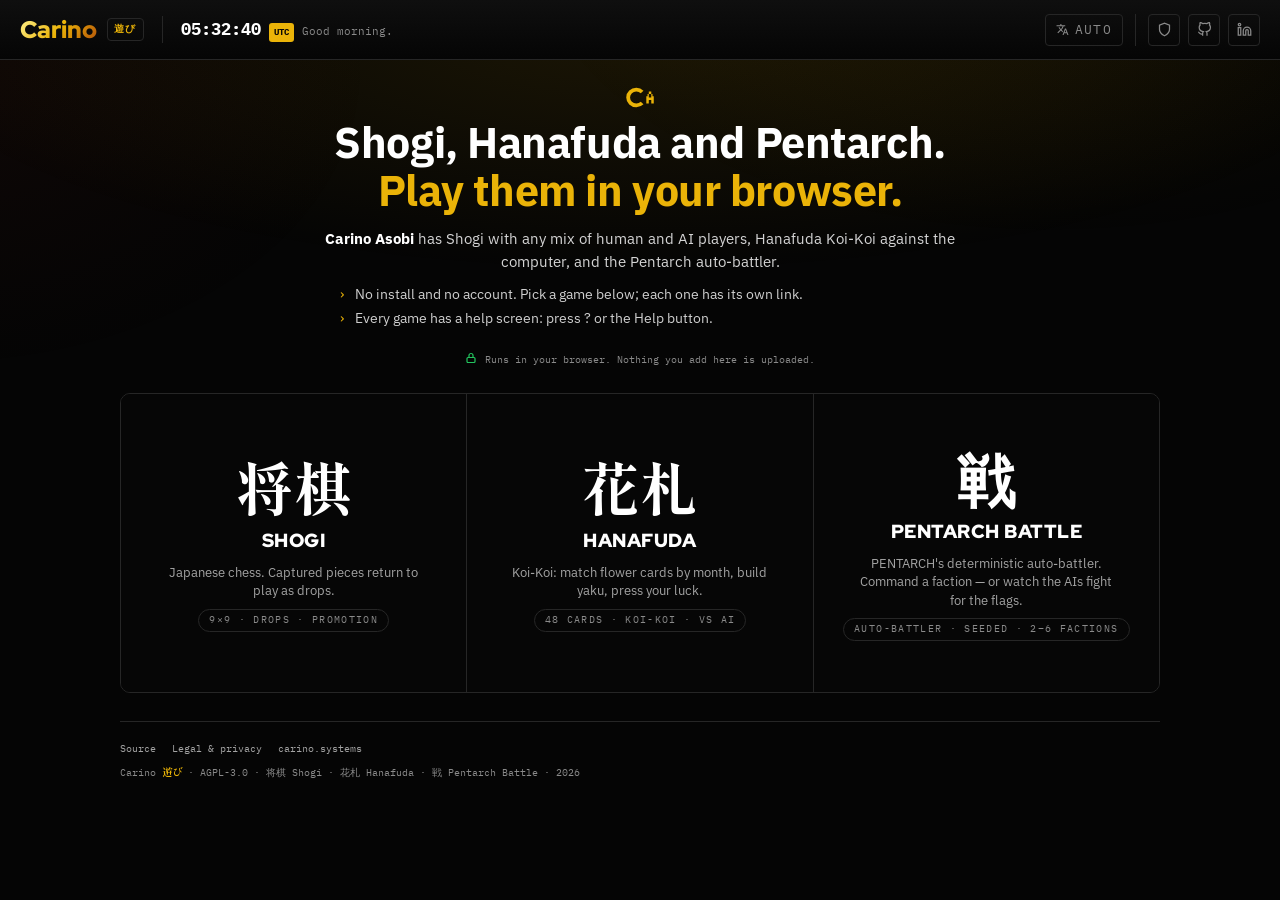
==== commit 242617e8: "Add pause, help and reduced motion to every game Each game has a help dialog and pause, Pentarch slo" ====
--- a/index.html
+++ b/index.html
@@ -28,58 +28,76 @@
   <!-- /carino:head -->
   <link rel="icon" href="logo.webp" type="image/webp">
   <link rel="stylesheet" href="fonts/carino-fonts.css">
+  <link rel="stylesheet" href="carino-ui.css">
   <link href="css/styles.css" rel="stylesheet">
 </head>
 <body class="state-overview">
 
-  <header class="top-header">
-    <div class="header-left">
-      <span class="cn-brand">
-        <a class="brand-name" href="https://carino.systems/" title="Carino Systems — back to hub">Carino</a>
-        <a class="app-tag" href="./" title="遊び — reload">遊び</a>
-      </span>
-      <div class="header-clock" aria-hidden="true">
-        <span class="clock-time" id="clockLocal">00:00:00</span>
-        <span class="clock-tz" id="tzName">local</span>
-        <span class="brand-greeting" id="greeting">Choose a game.</span>
-      </div>
-    </div>
-    <div class="header-right">
-      <div class="social-row">
-        <a href="https://carino.systems/legal.html" class="icon-btn" id="cnLegal" title="Legal notice &amp; privacy" aria-label="Legal notice &amp; privacy">
-          <svg viewBox="0 0 24 24" fill="none" stroke="currentColor" stroke-width="2"><path d="M12 22s8-4 8-10V5l-8-3-8 3v7c0 6 8 10 8 10z"></path></svg>
-        </a>
-        <a href="https://github.com/MiguelCarino/Asobi" target="_blank" rel="noopener" class="icon-btn" title="Asobi on GitHub" aria-label="GitHub">
-          <svg viewBox="0 0 24 24" fill="none" stroke="currentColor" stroke-width="2"><path d="M9 19c-5 1.5-5-2.5-7-3m14 6v-3.87a3.37 3.37 0 0 0-.94-2.61c3.14-.35 6.44-1.54 6.44-7A5.44 5.44 0 0 0 20 4.77 5.07 5.07 0 0 0 19.91 1S18.73.65 16 2.48a13.38 13.38 0 0 0-7 0C6.27.65 5.09 1 5.09 1A5.07 5.07 0 0 0 5 4.77a5.44 5.44 0 0 0-1.5 3.78c0 5.42 3.3 6.61 6.44 7A3.37 3.37 0 0 0 9 18.13V22"></path></svg>
-        </a>
-        <a href="https://www.linkedin.com/in/miguelcarino94/" target="_blank" rel="noopener" class="icon-btn" title="LinkedIn">
-          <svg viewBox="0 0 24 24" fill="none" stroke="currentColor" stroke-width="2"><path d="M16 8a6 6 0 0 1 6 6v7h-4v-7a2 2 0 0 0-2-2 2 2 0 0 0-2 2v7h-4v-7a6 6 0 0 1 6-6z"></path><rect x="2" y="9" width="4" height="12"></rect><circle cx="4" cy="4" r="2"></circle></svg>
-        </a>
-      </div>
+  <!-- Game controls, carried into the shared navbar (carino-navbar.js).
+       Shown only while a game is open; Help is the one kept on phones. -->
+  <div class="as-actions" data-carino-actions>
+    <a class="cs-btn" href="#" id="toChooser" hidden>← <span data-i18n>Games</span></a>
+    <button type="button" class="cs-btn" id="pauseBtn" aria-pressed="false" hidden>Pause</button>
+    <button type="button" class="cs-btn" id="helpBtn" data-priority="1" aria-haspopup="dialog" aria-controls="helpScrim" hidden>? <span data-i18n>Help</span></button>
+  </div>
+
+  <!-- The chooser is a suite page: the gold-C hero, then one slice per game.
+       Choosing a game (#shogi, #hanafuda, #pentarch) hides the hero and the
+       footer, collapses the slices into a bar and gives the game the stage. -->
+  <header class="landing-hero">
+    <div class="lh-wrap">
+      <div class="lh-mark" aria-hidden="true"><img class="mark" src="logo.svg" alt="" width="100" height="100"></div>
+      <h1><span data-i18n>Shogi, Hanafuda and Pentarch.</span><br><span class="gold" data-i18n>Play them in your browser.</span></h1>
+      <p class="lh-lede"><strong>Carino Asobi</strong> <span data-i18n>has Shogi with any mix of human and AI players, Hanafuda Koi-Koi against the computer, and the Pentarch auto-battler.</span></p>
+      <ul class="lh-situations">
+        <li data-i18n>No install and no account. Pick a game below; each one has its own link.</li>
+        <li data-i18n>Every game has a help screen: press ? or the Help button.</li>
+      </ul>
+      <p class="as-privacy"><span class="privacy-line" data-i18n>Runs in your browser. Nothing you add here is uploaded.</span></p>
     </div>
   </header>
 
-  <div class="overview-head">
-    <span class="kicker" data-i18n>Carino workshop · games in the browser</span>
-    <h1 class="overview-title"><span data-i18n>Play</span> <em>将棋</em>, <em>花札</em> <span data-i18n>and</span> <em>戦</em> <span data-i18n>in your browser.</span></h1>
-    <p class="overview-sub" data-i18n>No install. Shogi with any mix of human and AI players, Hanafuda Koi-Koi against the computer, and the Pentarch deterministic auto-battler. Pick a game to begin.</p>
+  <nav class="slice-menu" id="sliceMenu" aria-label="Game chooser"></nav>
+
+  <main id="gameHost" class="game-host play-stage"></main>
+
+  <div class="as-foot">
+    <footer class="site-foot">
+      <div class="sf-links"><a href="https://github.com/MiguelCarino/Asobi" target="_blank" rel="noopener" data-i18n>Source</a><a href="https://carino.systems/legal.html" data-i18n>Legal &amp; privacy</a><a href="https://carino.systems/">carino.systems</a></div>
+      <div class="sf-line">Carino <b>遊び</b> · AGPL-3.0 · 将棋 Shogi · 花札 Hanafuda · 戦 Pentarch Battle · <span id="year">2026</span></div>
+    </footer>
   </div>
 
-  <nav class="slice-menu" id="sliceMenu" aria-label="Game chooser"></nav>
+  <!-- Help and pause: one Branding modal, filled with the open game's rules. -->
+  <div class="modal-scrim" id="helpScrim" hidden>
+    <div class="modal as-help" role="dialog" aria-modal="true" aria-labelledby="helpTitle">
+      <div class="modal-head">
+        <div class="as-mh"><div class="modal-title" id="helpTitle" data-i18n>How to play</div><div class="modal-sub" id="helpSub"></div></div>
+        <button type="button" class="modal-x" id="helpX" aria-label="Close">✕</button>
+      </div>
+      <div class="modal-body">
+        <div class="as-touch">
+          <div class="modal-sub" data-i18n>Touch</div>
+          <p data-i18n>Tap a piece or a card, then tap where it goes. Help and Pause are in the top bar.</p>
+        </div>
+        <div id="helpGame" class="as-rules"></div>
+        <dl class="as-keys" id="helpKeys"></dl>
+      </div>
+      <div class="modal-foot">
+        <button type="button" class="btn" id="helpFull" data-i18n>Fullscreen</button>
+        <button type="button" class="btn btn-primary" id="helpResume" data-i18n>Resume</button>
+      </div>
+    </div>
+  </div>
 
-  <main id="gameHost" class="game-host"></main>
-
-  <footer class="foot">
-    <div class="foot-inner">
-      <span>Carino<b>遊び</b> — <span data-i18n>part of the</span> <a href="https://carino.systems/">carino.systems</a> <span data-i18n>workshop.</span></span>
-      <span>将棋 Shogi · 花札 Hanafuda · 戦 Pentarch Battle · <span id="year">2026</span></span>
-    </div>
-  </footer>
-
-  <!-- games register into window.GAMES -->
-  <script src="carino-clock.js" defer></script>
+  <!-- the shared navbar (it loads carino-clock.js), language, i18n, the
+       slice router; then the games register into window.GAMES. No
+       data-immersive: the chooser is a scrolling page, and a bar that slid
+       away there would pull the page up under the reader. -->
+  <script src="carino-navbar.js" data-app="遊び" data-repo="Asobi" defer></script>
   <script src="carino-lang.js" defer></script>
   <script src="i18n.js" defer></script>
+  <script src="carino-ui.js" defer></script>
   <script src="js/shogi.js"></script>
   <script src="js/hanafuda.js"></script>
   <script src="js/pentarch.js"></script>
--- a/carino-ui.css
+++ b/carino-ui.css
@@ -0,0 +1,763 @@
+/* ============================================================
+   carino-ui.css — the shared Carino UI: design tokens, base and every
+   production component. Canonical copy: Branding/carino-ui.css.
+   Carino-Systems/propagate.sh copies it byte-for-byte into each site, the
+   same way it copies carino-navbar.js; a site opts in by linking it BEFORE
+   its own stylesheet. Sites may add new tokens (--kind-*, --cat-*) but never
+   redefine one declared here. Documented at https://branding.carino.systems/
+   ============================================================ */
+    /* ============================================================
+       Carino Branding — the canonical design tokens & components.
+       This file IS the reference: view-source, or use the per-section
+       Copy buttons to lift a snippet into another project.
+       Hosted at branding.carino.systems. Tokens mirror
+       Carino-Systems/index.html :root.
+       ============================================================ */
+    :root {
+      --bg:            #050505;   /* near-black page background        */
+      --bg-elev:       #0d0d0d;   /* elevated surface (inputs, code)   */
+      --bg-card:       #0b0b0b;   /* card / panel background           */
+      --accent:        #eab308;   /* Sharp Gold — the one accent       */
+      --accent-faint:  rgba(234,179,8,0.05);
+      --accent-glow:   rgba(234,179,8,0.15);
+      --accent-dim:    rgba(234,179,8,0.30);
+      --border:        #262626;   /* hairline borders                  */
+      --border-hv:     #eab308;   /* border on hover/focus             */
+      --text:          #ffffff;   /* primary text                      */
+      --text-sec:      #a3a3a3;   /* secondary text                    */
+      --text-muted:    #8a8a8a;   /* muted / labels                    */
+      --ok:            #22c55e;
+      --warn:          #eab308;
+      --err:           #ef4444;
+      --info:          #38bdf8;   /* informational; the fourth toast state, previously a magic number */
+      --stage-grad:    radial-gradient(1200px 520px at 50% -12%, rgba(234,179,8,0.08) 0%, transparent 60%), linear-gradient(180deg,#0b0b0b 0%,#050505 100%);
+      --gold-text:     linear-gradient(130deg,#fef08a 0%,#eab308 50%,#b45309 100%);
+      --sans: 'IBM Plex Sans', system-ui, -apple-system, sans-serif;
+      --mono: 'IBM Plex Mono', ui-monospace, SFMono-Regular, Menlo, monospace;
+      --display: 'Red Hat Display', var(--sans);
+      --radius: 10px;
+      --nav-h: 60px;     /* carino-navbar.js height; it scrolls with the page */
+      /* Breakpoints (media queries cannot read a token, so these are the rule):
+         900px and below, a workspace settings rail becomes a drawer;
+         640px and below, the phone layout. Nothing else. */
+
+      /* ---- type scale ----------------------------------------------
+         Thirteen named steps and nothing in between: size text with a
+         token, never a raw value. --fs-micro is the legibility floor —
+         no UI text below it, ever. Display sizes are fluid (clamp), so
+         heroes never overflow a laptop. Body base stays 15–16px.
+         (Decorative glyphs — watermark numerals, emoji, SVG-canvas
+         labels — may size freely; the scale governs readable text.)
+         px equivalents assume the 16px root. */
+      --fs-micro:   0.6rem;    /*  9.6px  tiny tags, fine print, table meta   */
+      --fs-label:   0.65rem;   /* 10.4px  mono uppercase labels, chips        */
+      --fs-btn:     0.7rem;    /* 11.2px  buttons, tabs, kickers, nav         */
+      --fs-sm:      0.8rem;    /* 12.8px  dense UI text, tables, alerts, code */
+      --fs-mono:    0.85rem;   /* 13.6px  mono data, ledes in mono            */
+      --fs-sec:     0.9rem;    /* 14.4px  secondary prose                     */
+      --fs-body:    1rem;      /* 16px    primary reading text                */
+      --fs-lg:      1.05rem;   /* 16.8px  emphasised body, card titles        */
+      --fs-h3:      1.2rem;    /* 19.2px  card / panel headings               */
+      --fs-h2:      1.5rem;    /* 24px    section headings                    */
+      --fs-h1:      1.9rem;    /* 30.4px  page headings                       */
+      --fs-display: 2.4rem;    /* 38.4px  display text, the wordmark          */
+      --fs-hero:    clamp(2.6rem, 7vw, 4.6rem);  /* landing hero — always fluid */
+    }
+
+    * { box-sizing: border-box; }
+
+    /* Slim scrollbars in every engine — the cross-browser recipe projects copy.
+       ::-webkit-scrollbar covers Chromium + WebKit; Firefox has no pseudo-element,
+       only these two inherited properties, so setting them on :root cascades to
+       every scroll container. Keep both — neither engine reads the other's. */
+    :root { scrollbar-width: thin; scrollbar-color: #3a3a3a transparent; }
+    ::-webkit-scrollbar { width: 8px; height: 8px; }
+    ::-webkit-scrollbar-track { background: transparent; }
+    ::-webkit-scrollbar-thumb { background: #3a3a3a; border-radius: 6px; }
+    ::-webkit-scrollbar-thumb:hover { background: var(--accent-dim); }
+    body {
+      margin: 0; background: var(--bg); color: var(--text);
+      font-family: var(--sans); font-size: 15px; line-height: 1.6;
+      -webkit-font-smoothing: antialiased;
+    }
+    a { color: var(--accent); }
+    /* Components below set display:flex/grid; the hidden attribute still wins. */
+    [hidden] { display: none !important; }
+    code, .mono { font-family: var(--mono); }
+    /* ============ 3. typography ============ */
+    .t-hero { font-family: var(--display); font-weight: 900; font-size: var(--fs-hero); text-transform: uppercase; line-height: 0.95; }
+    .t-display { font-family: var(--display); font-weight: 900; font-size: var(--fs-display); text-transform: uppercase; line-height: 1; }
+    .t-h1 { font-family: var(--display); font-weight: 900; font-size: var(--fs-h1); text-transform: uppercase; }
+    .t-h2 { font-family: var(--display); font-weight: 900; font-size: var(--fs-h2); text-transform: uppercase; }
+    .t-h3 { font-family: var(--display); font-weight: 900; font-size: var(--fs-h3); text-transform: uppercase; }
+    .t-lg { font-family: var(--sans); font-size: var(--fs-lg); font-weight: 700; color: var(--text); }
+    .t-body { font-family: var(--sans); font-size: var(--fs-body); color: var(--text); }
+    .t-sec { font-family: var(--sans); font-size: var(--fs-sec); color: var(--text-sec); }
+    .t-mono { font-family: var(--mono); font-size: var(--fs-mono); color: var(--text); }
+    .t-sm { font-family: var(--sans); font-size: var(--fs-sm); color: var(--text-sec); }
+    .t-btn-sample { font-family: var(--mono); font-size: var(--fs-btn); font-weight: 700; text-transform: uppercase; letter-spacing: 0.06em; color: var(--text-sec); }
+    .t-label { font-family: var(--mono); font-size: var(--fs-label); text-transform: uppercase; letter-spacing: 0.14em; color: var(--text-muted); }
+    .t-micro { font-family: var(--mono); font-size: var(--fs-micro); text-transform: uppercase; letter-spacing: 0.08em; color: var(--text-muted); }
+    .wordmark { font-family: var(--display); font-weight: 900; font-size: var(--fs-display); background: var(--gold-text); -webkit-background-clip: text; background-clip: text; -webkit-text-fill-color: transparent; }
+
+    /* ============ 4. buttons ============ */
+    .btn {
+      display: inline-flex; align-items: center; gap: 8px;
+      font-family: var(--mono); font-size: var(--fs-btn); font-weight: 700;
+      text-transform: uppercase; letter-spacing: 0.06em;
+      padding: 0 16px; height: 38px; border-radius: 6px; cursor: pointer;
+      border: 1px solid var(--border); background: transparent; color: var(--text-sec);
+      transition: 0.18s; text-decoration: none;
+    }
+    .btn:hover { border-color: var(--accent); color: var(--accent); background: var(--accent-faint); }
+    .btn-primary { background: var(--accent); border-color: var(--accent); color: #050505; }
+    .btn-primary:hover { background: #fbbf24; color: #050505; box-shadow: 0 4px 16px var(--accent-glow); }
+    .btn-ghost { border-color: transparent; }
+    .btn-ghost:hover { border-color: var(--border); background: transparent; color: var(--text); }
+    .btn:disabled, .btn.disabled { opacity: 0.35; pointer-events: none; }
+
+    /* toggle / segmented buttons (module & template style) */
+    .toggle-btn {
+      font-family: var(--mono); font-size: var(--fs-btn); text-transform: uppercase; letter-spacing: 0.05em;
+      padding: 8px 14px; border-radius: 4px; cursor: pointer; transition: 0.18s;
+      border: 1px solid var(--border); background: transparent; color: var(--text-sec);
+    }
+    .toggle-btn:hover { border-color: var(--accent); color: var(--accent); background: var(--accent-faint); }
+    .toggle-btn.active { background: var(--accent); border-color: var(--accent); color: #050505; font-weight: 700; }
+
+    /* ============ 5. tabs ============ */
+    .tabbar { display: flex; gap: 4px; border-bottom: 1px solid var(--border); }
+    .tabbtn {
+      font-family: var(--mono); font-size: var(--fs-btn); text-transform: uppercase; letter-spacing: 0.06em;
+      padding: 10px 16px; cursor: pointer; color: var(--text-sec); background: transparent;
+      border: none; border-bottom: 2px solid transparent; margin-bottom: -1px; transition: 0.15s;
+    }
+    .tabbtn:hover { color: var(--text); }
+    .tabbtn.active { color: var(--accent); border-bottom-color: var(--accent); }
+    .tabpane { padding: 18px 2px 2px; color: var(--text-sec); font-size: var(--fs-sec); }
+
+    /* ============ 6. forms ============ */
+    .field { display: flex; flex-direction: column; gap: 6px; min-width: 220px; }
+    .field label { font-family: var(--mono); font-size: var(--fs-micro); text-transform: uppercase; letter-spacing: 0.1em; color: var(--text-muted); }
+    .input, .select, .textarea {
+      background: var(--bg-elev); border: 1px solid var(--border); border-radius: 6px;
+      color: var(--text); font-family: var(--mono); font-size: var(--fs-sm);
+      padding: 9px 11px; width: 100%; transition: 0.15s;
+    }
+    .input:focus, .select:focus, .textarea:focus { outline: none; border-color: var(--accent); box-shadow: 0 0 0 3px var(--accent-faint); }
+    .textarea { resize: vertical; min-height: 84px; line-height: 1.5; }
+    .select option { background: #111; }
+    .check { display: inline-flex; align-items: center; gap: 8px; font-family: var(--mono); font-size: var(--fs-btn); text-transform: uppercase; color: var(--text-sec); cursor: pointer; }
+    .check input { accent-color: var(--accent); width: 15px; height: 15px; }
+    /* switch */
+    .switch { position: relative; width: 42px; height: 22px; flex-shrink: 0; }
+    .switch input { opacity: 0; width: 0; height: 0; }
+    .switch .track { position: absolute; inset: 0; background: var(--bg-elev); border: 1px solid var(--border); border-radius: 999px; transition: 0.2s; }
+    .switch .track::before { content: ""; position: absolute; width: 16px; height: 16px; left: 2px; top: 2px; background: var(--text-muted); border-radius: 50%; transition: 0.2s; }
+    .switch input:checked + .track { background: var(--accent-faint); border-color: var(--accent); }
+    .switch input:checked + .track::before { transform: translateX(20px); background: var(--accent); }
+
+    /* ============ 7. alerts ============ */
+    .alert { border: 1px solid; border-radius: 8px; padding: 12px 14px; font-family: var(--mono); font-size: var(--fs-sm); line-height: 1.5; margin-bottom: 10px; }
+    .alert:last-child { margin-bottom: 0; }
+    .alert.ok   { color: #86efac; background: rgba(34,197,94,0.08);  border-color: rgba(34,197,94,0.5); }
+    .alert.warn { color: #fcd34d; background: rgba(234,179,8,0.08);  border-color: rgba(234,179,8,0.45); }
+    .alert.err  { color: #fca5a5; background: rgba(239,68,68,0.08);  border-color: rgba(239,68,68,0.5); }
+    .alert.info { color: #bae6fd; background: color-mix(in srgb, var(--info) 8%, transparent); border-color: color-mix(in srgb, var(--info) 50%, transparent); }
+    .alert code { background: #1a1a1a; padding: 1px 5px; border-radius: 3px; color: #fde68a; }
+    .alert b { color: #fde68a; }
+
+    /* ============ 8. badges & chips ============ */
+    .chip-tag { font-family: var(--mono); font-size: var(--fs-micro); font-weight: 700; letter-spacing: 0.14em; text-transform: uppercase; color: var(--accent); border: 1px solid var(--border); border-radius: 4px; padding: 3px 6px; text-decoration: none; }
+    /* split-brand: in the navbar the chip is an <a href="./"> (app reload) next
+       to the wordmark's <a href="https://carino.systems/"> (hub) */
+    a.chip-tag { transition: 0.2s; }
+    a.chip-tag:hover { border-color: var(--accent); background: var(--accent-glow); }
+    .chip-tz { font-family: var(--mono); font-size: var(--fs-micro); font-weight: 700; color: #050505; background: var(--accent); padding: 2px 5px; border-radius: 3px; }
+    .pill { font-family: var(--mono); font-size: var(--fs-micro); text-transform: uppercase; letter-spacing: 0.05em; border-radius: 999px; padding: 3px 10px; border: 1px solid; }
+    .pill.ok  { color: var(--ok);  border-color: rgba(34,197,94,0.4);  background: rgba(34,197,94,0.08); }
+    .pill.warn{ color: var(--warn);border-color: rgba(234,179,8,0.4);  background: rgba(234,179,8,0.08); }
+    .pill.err { color: var(--err); border-color: rgba(239,68,68,0.4);  background: rgba(239,68,68,0.08); }
+    .dot { display: inline-flex; align-items: center; gap: 7px; font-family: var(--mono); font-size: var(--fs-btn); color: var(--text-sec); }
+    .dot::before { content: ""; width: 8px; height: 8px; border-radius: 50%; background: var(--accent); box-shadow: 0 0 8px var(--accent); }
+    .dot.live::before { animation: pulse 1.6s infinite; }
+    @keyframes pulse { 0%,100% { opacity: 1; } 50% { opacity: 0.35; } }
+    /* AI Bloat Certified: a two-part seal for the top of a project page. Gold half with the
+       rosette, dark half with the verdict; one gold hairline around both. */
+    .cert-badge { display: inline-flex; align-items: stretch; vertical-align: middle; font-family: var(--mono); font-size: var(--fs-label); font-weight: 700; letter-spacing: 0.12em; text-transform: uppercase; line-height: 1; border: 1px solid var(--accent); border-radius: 5px; overflow: hidden; white-space: nowrap; box-shadow: 0 0 14px var(--accent-glow); }
+    .cert-badge .cert-l { display: inline-flex; align-items: center; gap: 6px; padding: 5px 8px 5px 5px; background: var(--accent); color: #050505; }
+    .cert-badge .cert-r { display: inline-flex; align-items: center; padding: 5px 9px; background: var(--bg-card); color: var(--accent); }
+    .cert-badge .cert-seal { width: 15px; height: 15px; flex: none; }
+    .cert-badge .cert-rosette { fill: #050505; }
+    .cert-badge .cert-check { fill: none; stroke: var(--accent); stroke-width: 1.9; stroke-linecap: round; stroke-linejoin: round; }
+
+    /* ============ 9. cards ============ */
+    .card {
+      display: flex; flex-direction: column; background: var(--bg-card);
+      border: 1px solid var(--border); padding: 22px; border-radius: 12px; transition: 0.22s;
+    }
+    .card:hover { border-color: var(--accent); background: linear-gradient(145deg,#17120a 0%,#0b0b0b 100%); transform: translateY(-4px); box-shadow: 0 14px 28px rgba(0,0,0,0.6), 0 0 22px var(--accent-glow); }
+    .c-title { font-size: var(--fs-lg); font-weight: 700; margin-bottom: 6px; }
+    .c-desc { font-size: var(--fs-mono); color: var(--text-sec); line-height: 1.6; flex: 1; }
+    .c-link { margin-top: 16px; font-family: var(--mono); font-size: var(--fs-btn); text-transform: uppercase; letter-spacing: 0.1em; font-weight: 700; color: var(--accent); }
+    .card-grid { display: grid; grid-template-columns: repeat(auto-fill, minmax(220px,1fr)); gap: 14px; }
+    .panel-header { display: flex; justify-content: space-between; align-items: flex-end; border-bottom: 1px solid var(--border); padding-bottom: 14px; }
+    .panel-title { font-family: var(--display); font-weight: 900; font-size: var(--fs-h1); text-transform: uppercase; letter-spacing: 1px; }
+    .panel-desc { font-family: var(--mono); font-size: var(--fs-sm); color: var(--text-sec); margin-top: 6px; }
+    .panel-num { font-family: var(--display); font-weight: 900; font-size: 3.2rem; line-height: 0.8; color: rgba(234,179,8,0.12); user-select: none; }
+
+    /* ============ 10. dropdown / diagnostics ============ */
+    .diag-wrap { position: relative; display: inline-block; }
+    .diag-toggle {
+      display: inline-flex; align-items: center; gap: 8px; cursor: pointer;
+      background: transparent; border: 1px solid var(--border); color: var(--text-sec);
+      font-family: var(--mono); font-size: var(--fs-btn); text-transform: uppercase; letter-spacing: 0.05em;
+      padding: 8px 12px; border-radius: 6px; transition: 0.18s;
+    }
+    .diag-toggle:hover, .diag-toggle.open { border-color: var(--accent); color: var(--accent); background: var(--accent-faint); }
+    .diag-dropdown {
+      position: absolute; top: calc(100% + 8px); right: 0; width: 260px;
+      background: var(--bg-card); border: 1px solid var(--accent-dim); border-radius: 8px;
+      padding: 14px; box-shadow: 0 18px 40px rgba(0,0,0,0.7); display: none; z-index: 20;
+    }
+    .diag-dropdown.open { display: block; }
+    .diag-section { font-family: var(--mono); font-size: var(--fs-micro); text-transform: uppercase; letter-spacing: 0.1em; color: var(--text-muted); opacity: 0.6; border-bottom: 1px solid var(--border); padding-bottom: 3px; margin: 4px 0 8px; }
+    .diag-row { display: flex; justify-content: space-between; font-family: var(--mono); font-size: var(--fs-btn); margin-bottom: 6px; }
+    .diag-lbl { color: var(--text-muted); text-transform: uppercase; letter-spacing: 0.05em; }
+    .diag-val { color: var(--text); }
+    /* Wrap two short readings in .diag-pair to put them on one line. Each half
+       keeps its natural width, so a long value or translation wraps the pair
+       back into full-width rows instead of truncating. */
+    .diag-pair { display: flex; flex-wrap: wrap; justify-content: space-between; column-gap: 20px; }
+    .diag-pair > .diag-row { flex: 0 1 auto; min-width: max-content; gap: 8px; }
+
+    /* ============ 11. table ============ */
+    table.data { width: 100%; border-collapse: collapse; font-family: var(--mono); font-size: var(--fs-sm); }
+    table.data th { text-align: left; color: var(--text-muted); text-transform: uppercase; letter-spacing: 0.06em; font-size: var(--fs-micro); font-weight: 700; padding: 8px 12px; border-bottom: 1px solid var(--border); }
+    table.data td { padding: 9px 12px; border-bottom: 1px solid var(--border); color: var(--text-sec); }
+    table.data tr:hover td { background: var(--accent-faint); color: var(--text); }
+
+    /* ============ 12. code ============ */
+    pre.code { background: var(--bg-elev); border: 1px solid var(--border); border-radius: 8px; padding: 16px; overflow-x: auto; font-family: var(--mono); font-size: var(--fs-sm); line-height: 1.6; color: #e0e0e0; margin: 0; }
+    pre.code .k { color: var(--accent); }
+    pre.code .c { color: var(--text-muted); }
+
+    /* ============ 13. loading ============ */
+    .spinner { width: 26px; height: 26px; border: 2px solid var(--border); border-top-color: var(--accent); border-radius: 50%; animation: spin 0.8s linear infinite; }
+    @keyframes spin { to { transform: rotate(360deg); } }
+    .progress { width: 260px; height: 6px; background: var(--bg-elev); border: 1px solid var(--border); border-radius: 999px; overflow: hidden; }
+    .progress > span { display: block; height: 100%; width: 62%; background: var(--accent); border-radius: 999px; box-shadow: 0 0 10px var(--accent-glow); }
+    .ekg { width: 180px; height: 44px; }
+    .ekg .trace { fill: none; stroke: var(--accent); stroke-width: 2; stroke-linecap: round; stroke-linejoin: round; filter: drop-shadow(0 0 4px var(--accent-glow)); stroke-dasharray: 320; stroke-dashoffset: 320; animation: ekg 1.8s linear infinite; }
+    @keyframes ekg { to { stroke-dashoffset: -320; } }
+
+
+    /* ============ 15. toast ============ */
+    .toast {
+      position: fixed; top: 76px; right: 20px; z-index: 9999;
+      display: inline-flex; align-items: center; gap: 10px;
+      font-family: var(--mono); font-size: var(--fs-sm); font-weight: 700;
+      padding: 11px 16px; border-radius: 8px; border: 1px solid;
+      box-shadow: 0 10px 30px rgba(0,0,0,0.55);
+      opacity: 0; transform: translateY(-10px); pointer-events: none; transition: 0.2s ease;
+    }
+    .toast.show { opacity: 1; transform: translateY(0); pointer-events: auto; }
+    .toast.ok   { color: #86efac; background: rgba(34,197,94,0.10); border-color: rgba(34,197,94,0.5); }
+    .toast.info { color: #bae6fd; background: color-mix(in srgb, var(--info) 10%, transparent); border-color: color-mix(in srgb, var(--info) 50%, transparent); }
+    .toast.warn { color: #fde68a; background: rgba(234,179,8,0.10); border-color: rgba(234,179,8,0.45); }
+    .toast.err  { color: #fca5a5; background: rgba(239,68,68,0.10); border-color: rgba(239,68,68,0.5); }
+
+    /* ============ 16. navbar action portal ============ */
+    /* carino-navbar.js relocates the real DOM node marked [data-carino-actions]
+       into the navbar's .cn-right (handlers and ids survive) and removes the
+       [data-carino-strip] wrapper. Controls riding in the bar follow this 32px
+       recipe — the compact sibling of .btn. */
+    .cs-btn {
+      display: inline-flex; align-items: center; gap: 6px; height: 32px; padding: 0 12px;
+      font-family: var(--mono); font-size: var(--fs-label); font-weight: 700;
+      text-transform: uppercase; letter-spacing: 0.06em; white-space: nowrap;
+      border: 1px solid var(--border); border-radius: 6px; background: transparent;
+      color: var(--text-sec); cursor: pointer; transition: 0.18s; text-decoration: none;
+    }
+    .cs-btn:hover { border-color: var(--accent); color: var(--accent); background: var(--accent-faint); }
+    .cs-btn:disabled, .cs-btn.disabled { opacity: 0.35; pointer-events: none; }
+    /* a toggle that is on (pause, a chosen view, sound) */
+    .cs-btn[aria-pressed="true"] { border-color: var(--accent); color: var(--accent); background: var(--accent-faint); }
+    /* the one filled control in the bar: a page's main action */
+    .cs-btn.primary { background: var(--accent); border-color: var(--accent); color: #050505; }
+    .cs-btn.primary:hover { background: #fbbf24; color: #050505; box-shadow: 0 4px 16px var(--accent-glow); }
+
+    /* ---- Export menu: every output of a tool behind one navbar button ----
+       <div class="cs-menu">
+         <button class="cs-btn" aria-haspopup="true" aria-expanded="false">Export ▾</button>
+         <div class="cs-menu-panel" role="menu" hidden>
+           <button class="cs-menu-item" role="menuitem">PDF <span class="cs-menu-note">printable</span></button>
+           <div class="cs-menu-div"></div> …
+         </div>
+       </div>
+       carino-ui.js opens and closes it. When the navbar folds the controls
+       into its ⋯ menu, the items show there directly. Reference: Topo. */
+    .cs-menu { position: relative; display: flex; }
+    .cs-caret { font-size: 0.6rem; opacity: 0.7; margin-left: 1px; }
+    .cs-menu-panel {
+      position: absolute; top: calc(100% + 6px); right: 0; z-index: 60; min-width: 210px; padding: 6px;
+      display: flex; flex-direction: column; gap: 1px;
+      background: var(--bg-card); border: 1px solid var(--border); border-radius: 8px; box-shadow: 0 12px 32px rgba(0,0,0,0.55);
+    }
+    .cs-menu-item {
+      display: flex; align-items: center; gap: 8px; width: 100%; padding: 7px 10px; border: none; border-radius: 5px;
+      background: transparent; color: var(--text-sec); font-family: var(--sans); font-size: var(--fs-sm);
+      text-align: left; white-space: nowrap; cursor: pointer; transition: 0.15s; text-decoration: none;
+    }
+    .cs-menu-item:hover, .cs-menu-item:focus-visible { background: var(--accent-faint); color: var(--accent); outline: none; }
+    .cs-menu-item.danger { color: #fca5a5; }
+    .cs-menu-item.danger:hover { background: rgba(239,68,68,0.08); color: var(--err); }
+    .cs-menu-item:disabled { opacity: 0.35; pointer-events: none; }
+    .cs-menu-note { margin-left: auto; padding-left: 14px; font-family: var(--mono); font-size: var(--fs-micro); color: var(--text-muted); }
+    .cs-menu-div { height: 1px; background: var(--border); margin: 4px; }
+    /* On a phone the panel hangs from the screen's right edge, not the
+       button's, so it never runs off the left side. */
+    @media (max-width: 640px) { .cs-menu-panel { position: fixed; top: calc(var(--nav-h) + 6px); right: 12px; } }
+    #carinoNav .cn-more-menu .cs-menu { flex-basis: 100%; }
+    #carinoNav .cn-more-menu .cs-menu > [aria-haspopup] { display: none; }
+    #carinoNav .cn-more-menu .cs-menu-panel, #carinoNav .cn-more-menu .cs-menu-panel[hidden] {
+      display: flex !important; position: static; min-width: 0; padding: 0; border: 0; box-shadow: none; background: transparent;
+    }
+
+    /* ============ 17. dropzone ============ */
+    .dropzone {
+      border: 2px dashed var(--border); border-radius: 10px; padding: 30px 18px;
+      text-align: center; cursor: pointer; background: var(--bg-elev);
+      color: var(--text-sec); font-size: var(--fs-sec); transition: 0.18s;
+    }
+    .dropzone strong { font-family: var(--mono); color: var(--accent); font-weight: 700; }
+    .dropzone:hover, .dropzone.dragover { border-color: var(--accent); background: var(--accent-faint); box-shadow: 0 0 24px var(--accent-glow); }
+    .dropzone.success { border-color: var(--ok); border-style: solid; }
+    .dz-icon { font-size: 1.6rem; margin-bottom: 8px; opacity: 0.8; }
+    .dz-hint { font-family: var(--mono); font-size: var(--fs-label); color: var(--text-muted); margin-top: 6px; text-transform: uppercase; letter-spacing: 0.08em; }
+
+    /* ============ 18. modal & scrim ============ */
+    /* Above the navbar (which sits at 2147483000 to stay over app content),
+       so a tall dialog's head is never hidden under it. */
+    .modal-scrim {
+      position: fixed; inset: 0; z-index: 2147483600; padding: 24px;
+      display: flex; align-items: center; justify-content: center;
+      background: rgba(0,0,0,0.65); -webkit-backdrop-filter: blur(6px); backdrop-filter: blur(6px);
+    }
+    .modal-scrim[hidden] { display: none; }
+    /* .modal on a native <dialog>: closed, it stays closed (.modal sets display). */
+    dialog.modal:not([open]) { display: none; }
+    dialog.modal { padding: 0; color: inherit; }
+    dialog.modal::backdrop { background: rgba(0,0,0,0.65); -webkit-backdrop-filter: blur(6px); backdrop-filter: blur(6px); }
+    .modal {
+      display: flex; flex-direction: column; width: 100%; max-width: 520px;
+      max-height: min(90vh, 640px); overflow: hidden;
+      background: var(--bg-card); border: 1px solid var(--border); border-radius: 14px;
+      box-shadow: 0 30px 80px rgba(0,0,0,0.75);
+    }
+    .modal-head { display: flex; align-items: center; gap: 12px; padding: 16px 18px; border-bottom: 1px solid var(--border); }
+    /* the title (or the block wrapping title + subtitle) takes the row, so ✕ sits at the end */
+    .modal-head > :first-child { flex: 1; min-width: 0; }
+    .modal-title { font-family: var(--display); font-weight: 900; font-size: var(--fs-lg); text-transform: uppercase; letter-spacing: 0.5px; flex: 1; }
+    .modal-sub { font-family: var(--mono); font-size: var(--fs-label); color: var(--text-muted); text-transform: uppercase; letter-spacing: 0.08em; }
+    .modal-x { border: none; background: transparent; color: var(--text-muted); font-size: var(--fs-lg); line-height: 1; cursor: pointer; padding: 4px 8px; border-radius: 6px; transition: 0.15s; }
+    .modal-x:hover { color: var(--accent); background: var(--accent-faint); }
+    .modal-body { padding: 18px; color: var(--text-sec); font-size: var(--fs-sec); overflow-y: auto; }
+    .modal-foot { display: flex; justify-content: flex-end; gap: 10px; padding: 14px 18px; border-top: 1px solid var(--border); }
+
+    /* copy button: the per-section Copy on the reference page and the
+       floating copy on a command block (.copy-btn.term-copy) */
+    .copy-btn {
+      flex-shrink: 0; display: inline-flex; align-items: center; gap: 6px;
+      font-family: var(--mono); font-size: var(--fs-micro); font-weight: 700;
+      text-transform: uppercase; letter-spacing: 0.08em;
+      padding: 7px 11px; border-radius: 6px; cursor: pointer; white-space: nowrap;
+      border: 1px solid var(--border); background: transparent; color: var(--text-sec); transition: 0.18s;
+    }
+    .copy-btn:hover { border-color: var(--accent); color: var(--accent); background: var(--accent-faint); }
+    .copy-btn.done { border-color: var(--ok); color: var(--ok); background: rgba(34,197,94,0.08); }
+    .copy-btn svg { width: 13px; height: 13px; }
+
+    /* ============ 19. command block ============ */
+    .terminal-wrapper { position: relative; }
+    .terminal { background: #000; border: 1px solid var(--border); border-radius: 12px; padding: 1.4rem 1.6rem; overflow-x: auto; }
+    .terminal code { display: block; font-family: var(--mono); font-size: var(--fs-sm); line-height: 1.7; color: var(--ok); white-space: pre; }
+    .terminal .prompt { color: var(--accent); user-select: none; }
+    .term-copy { position: absolute; top: 10px; right: 10px; background: rgba(5,5,5,0.85); }
+
+    /* ============ 21. key caps ============ */
+    .kbd {
+      display: inline-block; font-family: var(--mono); font-size: var(--fs-label); font-weight: 700;
+      color: var(--text-sec); background: var(--bg-elev);
+      border: 1px solid var(--border); border-bottom-width: 2px; border-radius: 4px; padding: 2px 7px;
+    }
+    .kbd.accent { color: var(--accent); border-color: var(--accent-dim); }
+    .kbd-legend { display: flex; flex-wrap: wrap; gap: 16px; align-items: center; font-family: var(--mono); font-size: var(--fs-btn); color: var(--text-muted); }
+    .kbd-legend .lbl { text-transform: uppercase; letter-spacing: 0.06em; }
+
+
+    /* ── Data Viz ──────────────────────────────────────────────────────────
+       Dashboard/monitoring primitives. Gains --ok, losses --err, gold stays the
+       brand/interactive accent. All figures use tabular-nums via .num.
+       Reference: Stocks (stocks.carino.systems). */
+    .num, .amount { font-variant-numeric: tabular-nums; }
+
+    .stat-tile { border: 1px solid var(--border); border-radius: 6px; background: var(--bg-card); padding: 8px 12px; min-width: 132px; }
+    .stat-tile .st-label { font-family: var(--mono); font-size: var(--fs-micro); letter-spacing: 0.08em; text-transform: uppercase; color: var(--text-muted); }
+    .stat-tile .st-value { font-family: var(--mono); font-size: var(--fs-lg); font-weight: 700; margin: 2px 0; }
+
+    /* signed change chip */
+    .delta { display: inline-flex; align-items: center; gap: 3px; font-family: var(--mono); font-size: var(--fs-btn); font-weight: 600; padding: 2px 6px; border-radius: 4px; white-space: nowrap; font-variant-numeric: tabular-nums; }
+    .delta.up { color: var(--ok); background: rgba(34,197,94,0.1); }
+    .delta.down { color: var(--err); background: rgba(239,68,68,0.1); }
+    .delta.flat { color: var(--text-muted); background: var(--border); }
+
+    /* dependency-free SVG sparkline; direction class tints line/area/dot */
+    .spark { width: 100%; height: 40px; display: block; }
+    .spark-line { stroke-width: 1.5; vector-effect: non-scaling-stroke; }
+    .spark-area { fill: currentColor; opacity: 0.08; }
+    .spark.up   .spark-line, .spark.up   .spark-dot { stroke: var(--ok);     fill: var(--ok); }
+    .spark.down .spark-line, .spark.down .spark-dot { stroke: var(--err);    fill: var(--err); }
+    .spark.flat .spark-line, .spark.flat .spark-dot { stroke: var(--accent); fill: var(--accent); }
+    .spark.up .spark-area { color: var(--ok); } .spark.down .spark-area { color: var(--err); } .spark.flat .spark-area { color: var(--accent); }
+    .spark-dot { stroke: none; }
+
+    /* low→high range bar with a current-value marker */
+    .rangebar { display: flex; align-items: center; gap: 8px; font-family: var(--mono); font-size: var(--fs-micro); color: var(--text-muted); font-variant-numeric: tabular-nums; }
+    .rangebar .rb-track { flex: 1; position: relative; height: 4px; background: var(--border); border-radius: 2px; }
+    .rangebar .rb-mark { position: absolute; top: -2px; width: 2px; height: 8px; background: var(--accent); border-radius: 1px; box-shadow: 0 0 6px var(--accent-glow); }
+
+    /* threshold rule row: switch + condition + remove */
+    .rule-row { display: flex; align-items: center; gap: 10px; padding: 8px 10px; border: 1px solid var(--border); border-radius: 5px; }
+    .rule-row .rule-cond { font-family: var(--mono); font-size: var(--fs-btn); color: var(--text-sec); flex: 1; }
+    /* scoped to .rule-row so it doesn't collide with the Forms toggle (§05 .switch/.track) */
+    .rule-row .switch { width: 34px; height: 18px; border-radius: 9px; background: var(--border); border: none; position: relative; cursor: pointer; flex-shrink: 0; transition: 0.15s; }
+    .rule-row .switch::after { content: ""; position: absolute; top: 2px; left: 2px; width: 14px; height: 14px; border-radius: 50%; background: var(--text-muted); transition: 0.15s; }
+    .rule-row .switch.on { background: var(--accent); } .rule-row .switch.on::after { left: 18px; background: #050505; }
+    .icon-mini { width: 24px; height: 24px; border: 1px solid var(--border); border-radius: 5px; background: transparent; color: var(--text-muted); cursor: pointer; font-size: var(--fs-btn); display: inline-flex; align-items: center; justify-content: center; transition: 0.15s; }
+    .icon-mini:hover { border-color: var(--accent); color: var(--accent); }
+
+    /* data-freshness chip (extends .dot.live semantics into a labelled pill) */
+    .live-chip { font-family: var(--mono); font-size: var(--fs-micro); font-weight: 700; letter-spacing: 0.1em; text-transform: uppercase; color: var(--text-muted); border: 1px solid var(--border); border-radius: 4px; padding: 3px 6px; white-space: nowrap; }
+    .live-chip.live { color: var(--ok); border-color: rgba(34,197,94,0.4); }
+
+    /* screenshot-safe privacy blur: toggle body.privacy-on to hide sensitive figures */
+    body.privacy-on .amount { filter: blur(6px); }
+    body.privacy-on .amount:hover { filter: none; }
+
+
+    /* ============ 24. finance / currency ============ */
+    /* Composite cards from Currency (currency.carino.systems); they reuse the
+       Data-Viz .spark micro-chart and .delta chip. Gold/green = the target
+       currency strengthening vs base, red = weakening. */
+    .fx-card { background: var(--bg-elev); border: 1px solid var(--border); border-radius: 7px; padding: 11px 12px; min-width: 200px; }
+    .fx-card .fx-top { display: flex; align-items: center; gap: 7px; }
+    .fx-card .fx-flag { font-size: var(--fs-lg); }
+    .fx-card .fx-pair { font-family: var(--mono); font-size: var(--fs-btn); color: var(--text); font-weight: 600; }
+    .fx-card .fx-name { font-family: var(--mono); font-size: var(--fs-micro); color: var(--text-muted); margin-left: auto; white-space: nowrap; overflow: hidden; text-overflow: ellipsis; }
+    .fx-card .fx-rate { font-family: var(--display); font-weight: 700; font-size: var(--fs-h3); margin: 6px 0 2px; }
+    .fx-card .fx-spark { height: 40px; margin: 4px 0 2px; }
+    .fx-card .fx-foot { display: flex; align-items: center; justify-content: space-between; }
+
+    .movers { display: flex; flex-wrap: wrap; gap: 8px; }
+    .mover { flex: 1 1 auto; min-width: 130px; background: var(--bg-elev); border: 1px solid var(--border); border-radius: 6px; padding: 8px 11px; }
+    .mover .mv-l { font-family: var(--mono); font-size: var(--fs-micro); text-transform: uppercase; letter-spacing: 0.08em; color: var(--text-muted); }
+    .mover .mv-v { font-family: var(--display); font-weight: 700; font-size: var(--fs-sec); margin-top: 2px; display: flex; align-items: baseline; gap: 6px; }
+    .mover .mv-code { color: var(--text); }
+    .mover .mv-pct { font-family: var(--mono); font-size: var(--fs-sm); }
+    .mv-pct.up { color: var(--ok); } .mv-pct.down { color: var(--err); } .mv-pct.flat { color: var(--text-muted); }
+
+    .news-feed { display: grid; grid-template-columns: repeat(auto-fill, minmax(240px, 1fr)); gap: 10px; }
+    .news-item { display: block; background: var(--bg-elev); border: 1px solid var(--border); border-left: 2px solid var(--border); border-radius: 6px; padding: 10px 12px; text-decoration: none; color: var(--text); transition: 0.15s; }
+    .news-item:hover { border-color: var(--accent-dim); border-left-color: var(--accent); }
+    .news-item.pos { border-left-color: var(--ok); } .news-item.neg { border-left-color: var(--err); }
+    .news-item .news-title { font-size: var(--fs-sm); line-height: 1.35; margin: 0 0 6px; }
+    .news-item .news-src { font-family: var(--mono); font-size: var(--fs-micro); color: var(--text-muted); display: flex; gap: 8px; justify-content: space-between; }
+    .news-item .news-tone { font-weight: 600; }
+
+    /* ============ utilities ============ */
+    .gold { color: var(--accent); }
+    /* shown only where the pointer is a finger (help's touch section) */
+    @media (pointer: fine) { .touch-only { display: none !important; } }
+    .sr-only { position: absolute; width: 1px; height: 1px; padding: 0; margin: -1px; overflow: hidden; clip: rect(0 0 0 0); white-space: nowrap; border: 0; }
+    button.chip-tag { background: transparent; cursor: pointer; transition: 0.2s; }
+    button.chip-tag:hover, button.chip-tag:focus-visible { border-color: var(--accent); background: var(--accent-glow); outline: none; }
+    .progress.fluid { width: 100%; }
+
+    /* ============ command block: room for the copy button ============
+       The floating Copy sat on top of the command on phones. Desktop
+       reserves the right edge; a phone gives the button its own band. */
+    .terminal-wrapper:has(.term-copy) .terminal { padding-right: 6.5rem; }
+    /* .band: commands long enough to scroll get the button's own band at
+       every width, so the text never slides under it. */
+    .terminal-wrapper.band:has(.term-copy) .terminal { padding: 3.1rem 1.1rem 1.1rem; }
+    @media (max-width: 640px) {
+      .terminal-wrapper:has(.term-copy) .terminal { padding: 3.1rem 1.1rem 1.1rem; }
+    }
+
+    /* ============ landing hero ============
+       The gold-C hero of every landing page (hub, Product, Reference,
+       Learning overview, a Suite's overview). Reference: dicom.carino.systems.
+       Top-anchored, and every size is `base + --tall × rate`: --tall is the
+       height a screen has beyond 900px, so a short screen keeps exactly the
+       base sizes and a tall one grows continuously, with no breakpoint jump. */
+    .landing-hero {
+      --tall: max(0px, 100vh - 900px);
+      padding: min(72px, calc(clamp(12px, 2.4vh, 46px) + var(--tall) * .07)) 0 clamp(10px, 2vh, 34px);
+      text-align: center;
+      background: radial-gradient(1100px 360px at 50% -12%, rgba(234,179,8,.10), transparent 70%);
+    }
+    .lh-wrap { width: min(1040px, 90%); margin: 0 auto; }
+    .lh-mark {
+      display: flex; flex-direction: column; align-items: center; justify-content: center;
+      gap: min(34px, calc(9px + var(--tall) * .05));
+      margin: 0 auto min(56px, calc(clamp(3px, .7vh, 12px) + var(--tall) * .11));
+    }
+    .lh-mark .mark { display: block; width: auto; height: min(136px, calc(clamp(19px, 3.5vh, 44px) + var(--tall) * .21)); }
+    /* optional decorative motif under the mark (dicom's EKG): aria-hidden,
+       5:1, gone on phones, still under reduced motion */
+    .lh-motif { display: block; width: auto; aspect-ratio: 5 / 1; overflow: visible; height: min(72px, calc(clamp(16px, 3vh, 38px) + var(--tall) * .10)); }
+    .landing-hero h1 {
+      font-family: var(--sans); font-weight: 800; line-height: 1.1; letter-spacing: -.01em; margin: 0 0 min(64px, calc(clamp(8px, 1.5vh, 16px) + var(--tall) * .11));
+      font-size: min(3.6rem, calc(clamp(1.6rem, 3.6vw + .4vh, 2.7rem) + var(--tall) * .035));
+    }
+    .lh-lede {
+      color: #d4d4d4; margin: 0 auto 10px;
+      max-width: min(820px, calc(660px + var(--tall) * .35));
+      font-size: min(1.32rem, calc(clamp(.92rem, .55rem + .5vh, 1.05rem) + var(--tall) * .012));
+    }
+    .lh-lede strong { color: var(--text); }
+    .lh-situations {
+      list-style: none; padding: 0; text-align: left; color: #cfcfcf;
+      max-width: min(720px, calc(600px + var(--tall) * .3));
+      font-size: min(1.08rem, calc(clamp(.86rem, .5rem + .45vh, .98rem) + var(--tall) * .008));
+      margin: 0 auto min(52px, calc(clamp(12px, 2.4vh, 26px) + var(--tall) * .07));
+    }
+    .lh-situations li { padding-left: 1.1em; position: relative; margin: .25em 0; }
+    .lh-situations li::before { content: "›"; color: var(--accent); position: absolute; left: 0; }
+    .lh-stats, .sys-line {
+      font-family: var(--mono); color: var(--text-muted); margin: 0 0 min(28px, calc(clamp(7px, 1.2vh, 14px) + var(--tall) * .035));
+      font-size: min(1rem, calc(.78rem + var(--tall) * .008));
+    }
+    .lh-actions { display: flex; flex-wrap: wrap; justify-content: center; gap: 10px; }
+    @media (max-width: 640px) {
+      .lh-motif { display: none; }
+      .lh-mark .mark { height: clamp(46px, 13vw, 78px); }
+    }
+
+    /* ============ short hero ============
+       A tool's empty state: it sits IN the work pane (never as a band above
+       it) and leaves as soon as there is work. Mark, a two-line claim with
+       the second line gold, a lede of two lines at most, one input target,
+       example chips, then the privacy line. .rail-head is the compact form
+       for tools that always open with content (Desk, Password, Aldis). */
+    .short-hero { display: flex; flex-direction: column; align-items: center; text-align: center; gap: 14px; max-width: 640px; margin: 0 auto; padding: 40px 16px; }
+    .short-hero .mark { width: 48px; height: 48px; display: block; }
+    .short-hero h1 { font-family: var(--sans); font-weight: 800; font-size: var(--fs-h1); line-height: 1.15; letter-spacing: -.01em; margin: 0; }
+    .sh-lede { color: var(--text-sec); font-size: var(--fs-sec); line-height: 1.55; max-width: 52ch; margin: 0; }
+    .sh-input { width: 100%; }
+    .short-hero.rail-head { flex-direction: row; align-items: center; text-align: left; gap: 12px; max-width: none; margin: 0; padding: 0 0 14px; border-bottom: 1px solid var(--border); }
+    .short-hero.rail-head .mark { width: 32px; height: 32px; flex: none; }
+    .short-hero.rail-head h1 { font-size: var(--fs-h3); }
+    .short-hero.rail-head .sh-lede { font-size: var(--fs-sm); }
+
+    /* example chips: the empty state's second door — "Try: …" */
+    .examples { display: flex; flex-wrap: wrap; align-items: center; justify-content: center; gap: 6px; }
+    .examples .ex-label { font-family: var(--mono); font-size: var(--fs-label); text-transform: uppercase; letter-spacing: 0.1em; color: var(--text-muted); margin-right: 2px; }
+
+    /* ============ privacy line ============
+       Required on Tool, Suite, Learning and Product pages. Canonical wording
+       (an i18n key, shared fleet-wide): "Runs in your browser. Nothing you add
+       here is uploaded." Any outside request is named in the same line as a
+       .pl-also clause — the line must be literally true. */
+    /* Block, not flex: a sentence and its .pl-also clause flow as one paragraph. */
+    .privacy-line { display: block; margin: 0; padding-left: 20px; text-indent: -20px; font-family: var(--mono); font-size: var(--fs-label); line-height: 1.55; color: var(--text-muted); text-align: left; }
+    /* Inline with a hanging indent, so the lock stays on the first line
+       whatever padding a page gives the line. */
+    .privacy-line::before {
+      content: ""; display: inline-block; width: 12px; height: 12px; margin-right: 8px; vertical-align: -1px; background: var(--ok);
+      -webkit-mask: url("data:image/svg+xml,%3Csvg xmlns='http://www.w3.org/2000/svg' viewBox='0 0 24 24' fill='none' stroke='black' stroke-width='2.4' stroke-linecap='round' stroke-linejoin='round'%3E%3Crect x='4' y='11' width='16' height='10' rx='2'/%3E%3Cpath d='M8 11V7a4 4 0 0 1 8 0v4'/%3E%3C/svg%3E") center / contain no-repeat;
+              mask: url("data:image/svg+xml,%3Csvg xmlns='http://www.w3.org/2000/svg' viewBox='0 0 24 24' fill='none' stroke='black' stroke-width='2.4' stroke-linecap='round' stroke-linejoin='round'%3E%3Crect x='4' y='11' width='16' height='10' rx='2'/%3E%3Cpath d='M8 11V7a4 4 0 0 1 8 0v4'/%3E%3C/svg%3E") center / contain no-repeat;
+    }
+    .privacy-line .pl-also { color: var(--text-sec); }
+    .short-hero .privacy-line { display: inline-block; text-align: left; }
+
+    /* ============ workspace shell ============
+       Tool chrome: a 340px settings rail on the LEFT, scrolling on its own,
+       beside a fluid pane. At 900px and below the rail becomes a drawer
+       opened by a [data-ws-toggle] button (carino-ui.js wires it). Use .col
+       for tools with three settings or fewer: one centred 900px column. */
+    .ws { display: flex; min-height: calc(100dvh - var(--nav-h)); background: var(--bg); }
+    .ws-rail {
+      width: 340px; flex: none; display: flex; flex-direction: column; gap: 14px; padding: 16px;
+      background: var(--bg-card); border-right: 1px solid var(--border); overflow-y: auto;
+    }
+    .ws-rail-foot { margin-top: auto; padding-top: 12px; border-top: 1px solid var(--border); }
+    .ws-rail .field { min-width: 0; }
+    .ws-pane { flex: 1; min-width: 0; overflow: auto; padding: 20px; }
+    .ws-toggle { display: none; }
+    .ws-scrim { display: none; }
+    .col { width: min(900px, 100%); margin: 0 auto; padding: 24px 16px 48px; display: flex; flex-direction: column; gap: 16px; }
+    @media (max-width: 900px) {
+      .ws-toggle { display: inline-flex; }
+      .ws-rail {
+        position: fixed; top: var(--nav-h); bottom: 0; left: 0; z-index: 1001; width: min(340px, 86vw);
+        transform: translateX(-100%); transition: transform 0.22s ease;
+      }
+      /* the shadow only while open: closed, it would bleed onto the page edge */
+      .ws.drawer-open .ws-rail { transform: none; box-shadow: 0 0 40px rgba(0,0,0,0.6); }
+      .ws.drawer-open .ws-scrim { display: block; position: fixed; inset: var(--nav-h) 0 0 0; z-index: 1000; background: rgba(0,0,0,0.55); }
+      .ws-pane { padding: 16px; }
+      /* .ws-stack: the rail stacks above the pane instead of becoming a
+         drawer — for suites whose files-in sits in the rail (dcm, Media). */
+      .ws.ws-stack { flex-direction: column; min-height: 0; }
+      .ws.ws-stack .ws-rail { position: static; transform: none; width: auto; box-shadow: none; border-right: 0; border-bottom: 1px solid var(--border); overflow: visible; }
+      .ws.ws-stack .ws-pane { overflow: visible; }
+      .ws.ws-stack .ws-toggle { display: none; }
+    }
+    @media (max-width: 900px) and (prefers-reduced-motion: reduce) { .ws-rail { transition: none; } }
+
+    /* ============ slice menu ============
+       A Suite's (and Learning's) module chooser. Overview: full slices that
+       widen on hover. .collapsed (or body.state-module): a 44px bar sticky at
+       the top of the page while a module is open. Phones stack the overview
+       and show the bar as labels only, equal width, scrolling sideways when
+       there are more than four. carino-ui.js has the #module router. */
+    .slice-menu { display: flex; min-height: 200px; border: 1px solid var(--border); border-radius: 10px; overflow: hidden; background: #060606; }
+    .slice-menu .slice {
+      flex: 1; min-width: 0; position: relative; display: flex; flex-direction: column; justify-content: flex-end; gap: 4px;
+      padding: 16px; border: 0; border-right: 1px solid var(--border); background: #060606; color: var(--text);
+      font: inherit; text-align: left; text-decoration: none; cursor: pointer; transition: 0.25s;
+    }
+    .slice-menu .slice:last-child { border-right: none; }
+    .slice-menu .slice::before { content: ""; position: absolute; inset: 0; background: radial-gradient(400px 180px at 50% 120%, var(--accent-glow) 0%, transparent 70%); opacity: 0; transition: 0.25s; pointer-events: none; }
+    .slice-menu .slice:hover, .slice-menu .slice:focus-visible { flex: 1.6; background: #0a0a0a; outline: none; }
+    .slice-menu .slice:hover::before, .slice-menu .slice:focus-visible::before { opacity: 1; }
+    .slice .s-num { font-family: var(--display); font-weight: 900; font-size: 1.8rem; line-height: 1; color: rgba(234,179,8,0.2); }
+    .slice .s-text { font-family: var(--display); font-weight: 900; text-transform: uppercase; font-size: var(--fs-sec); letter-spacing: 0.5px; }
+    .slice .s-blurb { font-size: var(--fs-sm); color: var(--text-sec); line-height: 1.45; }
+    .slice-menu.collapsed, body.state-module .slice-menu {
+      position: sticky; top: 0; z-index: 40; min-height: 0; height: 44px; border-radius: 0; border-width: 0 0 1px;
+    }
+    .slice-menu.collapsed .slice, body.state-module .slice-menu .slice { flex-direction: row; align-items: center; justify-content: center; gap: 10px; padding: 0 12px; }
+    .slice-menu.collapsed .slice:hover, body.state-module .slice-menu .slice:hover { flex: 1; }
+    .slice-menu.collapsed .s-num, body.state-module .slice-menu .s-num { font-size: var(--fs-body); color: rgba(234,179,8,0.35); }
+    .slice-menu.collapsed .s-text, body.state-module .slice-menu .s-text { font-size: var(--fs-btn); white-space: nowrap; overflow: hidden; text-overflow: ellipsis; }
+    .slice-menu.collapsed .s-blurb, body.state-module .slice-menu .s-blurb { display: none; }
+    .slice-menu .slice.active { background: #0a0a0a; box-shadow: inset 0 2px 0 var(--accent); }
+    .slice-menu .slice.active .s-text { color: var(--accent); }
+    @media (max-width: 640px) {
+      .slice-menu:not(.collapsed) { flex-direction: column; }
+      body.state-module .slice-menu { flex-direction: row; }
+      .slice-menu:not(.collapsed) .slice { flex: none; min-height: auto; border-right: none; border-bottom: 1px solid var(--border); }
+      body.state-module .slice-menu .slice { flex: 1 0 auto; min-height: 0; border-bottom: none; border-right: 1px solid var(--border); }
+      .slice-menu.collapsed, body.state-module .slice-menu { overflow-x: auto; scroll-snap-type: x mandatory; scrollbar-width: none; }
+      .slice-menu.collapsed .slice, body.state-module .slice-menu .slice,
+      .slice-menu.collapsed .slice:hover, body.state-module .slice-menu .slice:hover { flex: 1 0 25%; scroll-snap-align: start; padding: 0 8px; }
+      .slice-menu.collapsed .s-num, body.state-module .slice-menu .s-num { display: none; }
+    }
+    @media (prefers-reduced-motion: reduce) { .slice-menu .slice, .slice-menu .slice::before { transition: none; } .slice-menu .slice:hover { flex: 1; } }
+
+    /* ============ filter chips ============
+       A Reference page's first control: a sticky bar of facet chips, one
+       radio group per facet (click again to clear), a Clear chip once any is
+       on and the "N shown" count. One line that scrolls sideways on phones.
+       A search box never comes first; past ~300 entries a Find may follow
+       the chips. Reference: Law. */
+    .fchips {
+      position: sticky; top: 0; z-index: 50; display: flex; flex-wrap: wrap; align-items: center; gap: 7px;
+      padding: 10px 0; background: rgba(5,5,5,0.88); -webkit-backdrop-filter: blur(10px); backdrop-filter: blur(10px);
+      border-bottom: 1px solid var(--border); font-family: var(--mono); font-size: var(--fs-label);
+    }
+    .fchip-lbl { color: var(--text-muted); letter-spacing: 0.08em; text-transform: uppercase; font-size: var(--fs-micro); }
+    .fchip {
+      border: 1px solid var(--border); border-radius: 20px; padding: 4px 10px; background: transparent; color: var(--text-sec);
+      font-family: var(--mono); font-size: var(--fs-label); white-space: nowrap; cursor: pointer; transition: 0.15s;
+    }
+    .fchip:hover, .fchip:focus-visible { border-color: var(--accent); color: var(--accent); outline: none; }
+    .fchip.active, .fchip[aria-pressed="true"] { border-color: var(--accent); color: var(--accent); background: var(--accent-faint); }
+    .fchip.clear { border-style: dashed; }
+    /* a rule, not a "·": on a wrapping bar a glyph ends up orphaned at a line end */
+    .fchip-sep { width: 1px; height: 15px; background: var(--border); margin: 0 2px; flex: none; }
+    .fchips-count { margin-left: auto; color: var(--text-muted); white-space: nowrap; }
+    @media (max-width: 640px) {
+      .fchips { flex-wrap: nowrap; overflow-x: auto; scrollbar-width: none; }
+      .fchips::-webkit-scrollbar { display: none; }
+    }
+
+    /* ============ entry card + source line ============
+       The dense card of a Reference page: left-aligned, no lift on hover,
+       a two-line description, badges, and a source line at its foot. */
+    .card.entry { padding: 14px 16px; gap: 6px; border-radius: 10px; }
+    .card.entry:hover { transform: none; box-shadow: none; background: var(--bg-card); }
+    .e-title { font-weight: 700; font-size: var(--fs-lg); line-height: 1.3; }
+    .e-sub { font-family: var(--mono); font-size: var(--fs-label); color: var(--text-muted); }
+    .e-desc { font-size: var(--fs-sm); color: var(--text-sec); line-height: 1.5; display: -webkit-box; -webkit-line-clamp: 2; line-clamp: 2; -webkit-box-orient: vertical; overflow: hidden; }
+    .e-badges { display: flex; flex-wrap: wrap; gap: 5px; }
+    .card.entry .src-line { margin-top: auto; padding-top: 8px; border-top: 1px solid var(--border); }
+    /* "Source: domain ↗ · checked YYYY-MM" — every entry carries one */
+    .src-line { display: flex; flex-wrap: wrap; align-items: center; gap: 4px 8px; font-family: var(--mono); font-size: var(--fs-label); color: var(--text-muted); }
+    .src-line a { color: var(--text-sec); text-decoration: none; border-bottom: 1px solid var(--border); overflow-wrap: anywhere; }
+    .src-line a:hover { color: var(--accent); border-color: var(--accent); }
+    .src-line .src-date { white-space: nowrap; }
+    .pill.muted { color: var(--text-muted); border-color: var(--border); background: transparent; }
+
+    /* ============ live data: freshness ============
+       .live-chip is the source badge; each state looks different, and none
+       is silent. .fresh is the "Updated 15:49:13" stamp beside it, .is-stale
+       dims a panel still showing its last good copy. */
+    .live-chip.delayed, .live-chip.stale { color: var(--warn); border-color: rgba(234,179,8,0.45); }
+    .live-chip.err { color: var(--err); border-color: rgba(239,68,68,0.5); }
+    .live-chip.paused { color: var(--text-muted); border-style: dashed; }
+    .live-chip.sample { color: var(--info); border-color: color-mix(in srgb, var(--info) 50%, transparent); }
+    .fresh { display: inline-flex; align-items: center; gap: 7px; font-family: var(--mono); font-size: var(--fs-label); color: var(--text-sec); white-space: nowrap; font-variant-numeric: tabular-nums; }
+    .fresh::before { content: ""; width: 7px; height: 7px; border-radius: 50%; background: var(--ok); }
+    .fresh.stale::before { background: var(--warn); }
+    .fresh.err::before { background: var(--err); }
+    .fresh.paused::before { background: var(--text-muted); }
+    .is-stale .num, .is-stale .st-value, .is-stale .spark { opacity: 0.5; }
+    .stale-note { font-family: var(--mono); font-size: var(--fs-label); color: var(--warn); }
+    /* the one-line source footer of a Live page */
+    .data-foot { font-family: var(--mono); font-size: var(--fs-label); color: var(--text-muted); line-height: 1.6; padding: 10px 0; border-top: 1px solid var(--border); }
+
+    /* ============ lab ============
+       Learning's "something you try". Inline form sits in the page at the
+       stage it teaches; the step player walks an algorithm one step at a
+       time (Play · Step · Back · Reset · speed), keyboard Space and ←/→. */
+    .lab { border: 1px solid var(--accent-dim); border-radius: var(--radius); background: var(--bg-card); padding: 18px; display: flex; flex-direction: column; gap: 12px; }
+    .lab-kicker { font-family: var(--mono); font-size: var(--fs-label); text-transform: uppercase; letter-spacing: 0.14em; color: var(--accent); }
+    .lab h3 { font-family: var(--display); font-weight: 900; font-size: var(--fs-h3); text-transform: uppercase; margin: 0; }
+    .lab-blurb { color: var(--text-sec); font-size: var(--fs-sec); margin: 0; }
+    .lab-mount { min-height: 120px; border: 1px solid var(--border); border-radius: 8px; background: var(--bg-elev); padding: 14px; min-width: 0; overflow-x: auto; }
+    .step-player { display: flex; flex-direction: column; gap: 10px; }
+    .sp-controls { display: flex; flex-wrap: wrap; align-items: center; gap: 8px; }
+    .sp-count { margin-left: auto; font-family: var(--mono); font-size: var(--fs-sm); color: var(--text-sec); font-variant-numeric: tabular-nums; }
+    .sp-stage { border: 1px solid var(--border); border-radius: 8px; background: #000; padding: 14px; font-family: var(--mono); font-size: var(--fs-sm); color: var(--text); overflow-x: auto; }
+    .sp-stage .hot { color: var(--accent); }
+    /* overall progress for a course: "12 / 40 steps · 30%" */
+    .progress-pill { display: inline-flex; align-items: center; gap: 10px; font-family: var(--mono); font-size: var(--fs-label); color: var(--text-sec); border: 1px solid var(--border); border-radius: 999px; padding: 5px 12px; font-variant-numeric: tabular-nums; }
+    .progress-pill .progress { width: 90px; height: 5px; }
+
+    /* ============ footer ============
+       Hub, Reference, Learning and Product pages end in one. Links are
+       short and mono; the line below names licence and source honestly. */
+    .site-foot { border-top: 1px solid var(--border); padding: 18px 0 28px; display: flex; flex-direction: column; gap: 8px; font-family: var(--mono); font-size: var(--fs-label); color: var(--text-muted); }
+    .sf-links { display: flex; flex-wrap: wrap; gap: 6px 16px; }
+    .sf-links a { color: var(--text-sec); text-decoration: none; }
+    .sf-links a:hover { color: var(--accent); }
+    .sf-line { line-height: 1.6; }
+
+    /* ============ play stage ============
+       Games and ambient pieces: the body is a column, the navbar on top and
+       the stage taking every remaining pixel (never top:60px offsets). The
+       dock is the optional floating control bar. Help and pause use .modal. */
+    body.play-body { height: 100dvh; display: flex; flex-direction: column; overflow: hidden; }
+    .play-stage { flex: 1; min-height: 0; position: relative; overflow: hidden; background: var(--bg); }
+    .play-stage > canvas { display: block; width: 100%; height: 100%; }
+    .play-dock {
+      position: absolute; left: 50%; bottom: calc(14px + env(safe-area-inset-bottom, 0px)); transform: translateX(-50%); z-index: 20;
+      display: flex; flex-wrap: wrap; justify-content: center; align-items: center; gap: 6px; padding: 6px;
+      background: rgba(5,5,5,0.82); -webkit-backdrop-filter: blur(8px); backdrop-filter: blur(8px);
+      border: 1px solid var(--border); border-radius: 10px; max-width: calc(100% - 16px);
+    }
+    @media (max-width: 640px) { .play-dock { left: 8px; right: 8px; transform: none; } }
--- a/css/styles.css
+++ b/css/styles.css
@@ -1,47 +1,30 @@
 /* =====================================================================
    Carino Asobi — shared stylesheet
-   Gold-on-black Carino design system (IBM Plex + Shippori Mincho for 漢字).
-   Provides :root tokens, the navbar, the slice-menu chooser, and a small set
-   of generic UI helpers (.btn, .panel, .seg, .badge). Each game module injects
-   its own component CSS and relies on these tokens.
+   Tokens, base and components (navbar actions .cs-btn, .btn, .toggle-btn,
+   .modal, .kbd, .alert, .landing-hero, .slice-menu, .site-foot, the play
+   stage) come from carino-ui.css, linked first. This file adds Asobi's own
+   names — the Japanese font and accents, the game panels (.as-panel), the
+   segmented groups (.as-seg) and badges (.as-badge) — and lays out the two
+   states: the chooser (a suite page) and a game (a play page).
    ===================================================================== */
 
 :root {
-  --bg-header:  #050505;
-  --bg:         #050505;
-  --panel:      #0b0b0b;
-  --card:       #0b0b0b;
-  --elev:       #0d0d0d;
-  --accent:     #eab308;          /* gold */
+  /* Asobi's own names, on top of Branding's tokens (never instead of them) */
+  --bg-header:  var(--bg);
+  --panel:      var(--bg-card);
+  --card:       var(--bg-card);
+  --elev:       var(--bg-elev);
   --accent-2:   #b45309;
-  --accent-faint: rgba(234,179,8,0.07);
-  --accent-glow:  rgba(234,179,8,0.20);
   --vermilion:  #d1442f;          /* Japanese red accent */
   --jade:       #3f9d6d;
-  --border:     #262626;
   --border-soft:#1b1b1b;
-  --text:       #ffffff;
-  --text-sec:   #a3a3a3;
-  --text-muted: #8a8a8a;
-  --ok:         #22c55e;
-  --err:        #ef4444;
-
-  --mono: 'IBM Plex Mono', ui-monospace, SFMono-Regular, Menlo, monospace;
-  --sans: 'IBM Plex Sans', system-ui, -apple-system, sans-serif;
-  --display: 'Red Hat Display', var(--sans);
   --jp: 'Shippori Mincho', 'Noto Serif JP', serif;
-  --nav-h: 66px;
 }
 
+/* The games were written against this reset; Branding's components set
+   their own margins, so it costs them nothing. */
 *, *::before, *::after { margin: 0; padding: 0; box-sizing: border-box; }
-html, body { height: 100%; }
-body {
-  background: var(--bg); color: var(--text);
-  font-family: var(--sans); line-height: 1.55;
-  -webkit-font-smoothing: antialiased;
-  display: flex; flex-direction: column; min-height: 100%;
-}
-a { color: inherit; text-decoration: none; }
+body { line-height: 1.55; }
 button { font-family: inherit; }
 :focus-visible { outline: 2px solid var(--accent); outline-offset: 2px; border-radius: 4px; }
 
@@ -52,122 +35,74 @@
     radial-gradient(760px 520px at -5% 8%, rgba(209,68,47,0.05), transparent 58%);
 }
 
-/* ===================== Navbar ===================== */
-.top-header {
-  height: var(--nav-h); position: sticky; top: 0; z-index: 200; flex-shrink: 0;
-  background: linear-gradient(180deg, #0f0f0f 0%, #050505 100%);
-  border-bottom: 1px solid var(--border);
-  display: flex; align-items: center; justify-content: space-between; padding: 0 20px; gap: 16px;
+/* ===================== Chooser (suite page) ===================== */
+.as-actions { display: flex; align-items: center; gap: 8px; }
+.as-privacy { display: flex; justify-content: center; margin: 4px 0 0; }
+
+/* Branding's slice menu, with each game's kanji as its numeral and its own
+   hue on hover and when active. */
+body.state-overview .slice-menu { width: min(1040px, calc(100% - 32px)); margin: 8px auto 28px; min-height: 300px; }
+.slice-menu .slice { align-items: center; justify-content: center; text-align: center; gap: 8px; }
+.slice-menu .slice::before { background: radial-gradient(400px 220px at 50% 60%, var(--glow, var(--accent-glow)) 0%, transparent 70%); }
+.slice-menu .s-num { font-family: var(--jp); font-weight: 800; font-size: 3.6rem; line-height: 1.1; color: var(--text); transition: color .25s; }
+.slice-menu .slice:hover .s-num, .slice-menu .slice:focus-visible .s-num { color: var(--hue, var(--accent)); }
+.slice-menu .s-text { font-size: var(--fs-h3); }
+.slice-menu .s-blurb { max-width: 260px; }
+.slice-menu .s-tag { font-family: var(--mono); font-size: var(--fs-micro); letter-spacing: .14em; text-transform: uppercase; color: var(--text-muted); border: 1px solid var(--border); border-radius: 999px; padding: 3px 10px; }
+.as-empty { margin: 24px auto; }
+
+.as-foot { width: min(1040px, calc(100% - 32px)); margin: 0 auto; }
+.site-foot b { color: var(--accent); font-family: var(--jp); }
+
+/* ===================== A game (play page) ===================== */
+/* body.play-body (carino-ui.css) is the full-height column; the slices are
+   the 44px bar under the navbar and the game takes every remaining pixel.
+   A board taller than a phone screen scrolls inside the stage. */
+body.state-module .landing-hero, body.state-module .as-foot { display: none; }
+body.state-overview .game-host { display: none; }
+.game-host { width: 100%; }
+#gameHost.play-stage { overflow: auto; background: transparent; }
+body.state-module .slice-menu { flex: none; }
+body.state-module .slice-menu .s-num { font-family: var(--jp); font-size: var(--fs-body); }
+body.state-module .slice-menu .s-tag { display: none; }
+body.state-module .slice-menu .slice.active { box-shadow: inset 0 2px 0 var(--hue, var(--accent)); }
+body.state-module .slice-menu .slice.active .s-text { color: var(--hue, var(--accent)); }
+.as-state { padding: 32px 16px; max-width: 640px; margin: 0 auto; }
+
+/* ===================== Help overlay ===================== */
+.as-mh { flex: 1; }
+.as-help { max-width: 600px; }
+.as-rules { font-size: var(--fs-sm); color: var(--text-sec); line-height: 1.6; }
+.as-rules h4 { font-family: var(--jp); color: var(--accent); margin: 12px 0 4px; font-size: var(--fs-sec); }
+.as-rules h4:first-child { margin-top: 0; }
+.as-rules code { font-family: var(--mono); color: var(--accent); }
+.as-rules ul { margin: 4px 0 4px 18px; padding: 0; }
+.as-rules b { color: var(--text); }
+.as-keys { display: grid; grid-template-columns: max-content 1fr; gap: 8px 14px; align-items: center; margin: 16px 0 0;
+           padding-top: 14px; border-top: 1px solid var(--border);
+           font-family: var(--mono); font-size: var(--fs-btn); color: var(--text-muted); }
+.as-keys dt { white-space: nowrap; }
+.as-keys dd { margin: 0; text-transform: uppercase; letter-spacing: .06em; }
+/* the touch section shows only where there is no keyboard */
+.as-touch { display: none; margin: 0 0 14px; }
+.as-touch p { margin: 4px 0 0; }
+@media (pointer: coarse) { .as-touch { display: block; } }
+#pauseBtn[aria-pressed="true"] { color: var(--accent); border-color: var(--accent); background: var(--accent-faint); }
+
+/* ===================== Helpers for game modules ===================== */
+/* Buttons are Branding's .btn / .btn-primary and segmented choices are
+   .toggle-btn; these are only the containers Branding has no class for. */
+.as-panel { background: var(--panel); border: 1px solid var(--border); border-radius: 12px; padding: 16px 18px; }
+.panel-h { font-family: var(--mono); font-size: var(--fs-label); letter-spacing: .14em; text-transform: uppercase; color: var(--accent); margin-bottom: 10px; }
+.as-seg { display: inline-flex; flex-wrap: wrap; gap: 4px; }
+.as-seg .toggle-btn { padding: 7px 12px; }
+.as-badge { font-family: var(--mono); font-size: var(--fs-btn); border: 1px solid var(--border); border-radius: 999px; padding: 3px 10px; color: var(--text-sec); }
+
+@media (max-width: 640px) {
+  body.state-overview .slice-menu { min-height: 0; }
+  .slice-menu:not(.collapsed) .slice { padding: 22px 16px; }
+  .slice-menu .s-num { font-size: 2.6rem; }
 }
-.header-left  { display: flex; align-items: center; gap: 20px; min-width: 0; }
-.header-right { display: flex; align-items: center; gap: 12px; }
-/* Right-cluster slot order, fleet convention, read right-to-left:
-   GitHub + LinkedIn last, language beside them, then status, then
-   this app's own controls furthest from the edge. Set with `order`
-   because carino-lang.js injects itself asynchronously. */
-.header-right > * { order: 1; }
-.header-right > .status-toggle { order: 2; }
-.header-right > #cnLangBtn { order: 3; }
-.header-right > .social-row { order: 4; }
-.cn-brand { display: flex; align-items: center; flex-shrink: 0; }
-.brand-name {
-  font-family: var(--display); font-size: 1.55rem; font-weight: 900; line-height: 1; white-space: nowrap;
-  background: linear-gradient(130deg, #fef08a 0%, #eab308 50%, #b45309 100%);
-  -webkit-background-clip: text; background-clip: text; -webkit-text-fill-color: transparent;
+@media (prefers-reduced-motion: reduce) {
+  .slice-menu .s-num { transition: none; }
 }
-.cn-brand .app-tag {
-  color: var(--accent); font-family: var(--jp); font-size: .8rem; font-weight: 700;
-  border: 1px solid var(--border); border-radius: 5px; padding: 2px 8px; margin-left: 10px; transition: .2s;
-}
-.cn-brand .app-tag:hover { border-color: var(--accent); background: var(--accent-faint); }
-.header-clock { display: flex; align-items: baseline; gap: 10px; border-left: 1px solid var(--border); padding-left: 20px; }
-.clock-time { font-family: var(--mono); font-size: 1.05rem; font-weight: 700; }
-.clock-tz { font-family: var(--mono); font-size: .6rem; font-weight: 700; color: var(--bg-header); background: var(--accent); padding: 2px 6px; border-radius: 3px; }
-.brand-greeting { font-family: var(--jp); font-size: .8rem; color: var(--text-sec); margin-left: 4px; }
-.social-row { display: flex; gap: 8px; }
-.icon-btn {
-  width: 32px; height: 32px; border: 1px solid var(--border); border-radius: 4px;
-  display: flex; align-items: center; justify-content: center; color: var(--text-muted); transition: .2s; background: transparent;
-}
-.icon-btn:hover { border-color: var(--accent); color: var(--bg-header); background: var(--accent); transform: translateY(-2px); }
-.icon-btn svg { width: 15px; height: 15px; }
-
-/* ===================== Overview + slice menu ===================== */
-.overview-head { max-width: 1000px; margin: 0 auto; padding: 46px 24px 22px; text-align: center; }
-.kicker {
-  font-family: var(--mono); font-size: .68rem; letter-spacing: .22em; text-transform: uppercase; color: var(--accent);
-  border: 1px solid var(--border); border-radius: 999px; padding: 5px 12px; display: inline-block;
-}
-.overview-title { font-family: var(--display); font-weight: 900; letter-spacing: -.02em; font-size: clamp(2rem, 5.5vw, 3.3rem); line-height: 1.05; margin: 18px 0 12px; }
-.overview-title em { font-style: normal; font-family: var(--jp); background: linear-gradient(130deg, #fef08a, #eab308 55%, #b45309); -webkit-background-clip: text; background-clip: text; -webkit-text-fill-color: transparent; }
-.overview-sub { color: var(--text-sec); max-width: 640px; margin: 0 auto; font-size: 1.04rem; }
-body.state-playing .overview-head { display: none; }
-
-.slice-menu { display: flex; width: 100%; flex: 1 1 auto; }
-body.state-overview .slice-menu { min-height: calc(100vh - var(--nav-h) - 210px); border-top: 1px solid var(--border-soft); border-bottom: 1px solid var(--border-soft); }
-.slice {
-  flex: 1; position: relative; overflow: hidden; cursor: pointer; color: inherit; font-family: inherit; border: none;
-  border-right: 1px solid var(--border); background: linear-gradient(180deg, #0e0e0e, #090909);
-  display: flex; align-items: center; justify-content: center; text-align: center;
-  transition: flex .45s cubic-bezier(.25,1,.5,1), background .3s;
-}
-.slice:last-child { border-right: none; }
-.slice-bg { position: absolute; inset: 0; opacity: 0; pointer-events: none; transition: .45s ease; background: radial-gradient(circle at 50% 42%, var(--glow, var(--accent-glow)) 0%, transparent 62%); }
-body.state-overview .slice:hover { flex: 1.4; background: #121212; }
-body.state-overview .slice:hover .slice-bg { opacity: 1; }
-body.state-overview .slice:hover .slice-kanji { transform: translateY(-4px); color: var(--hue, var(--accent)); }
-.slice-inner { position: relative; z-index: 1; display: flex; flex-direction: column; align-items: center; gap: 10px; padding: 30px 22px; }
-.slice-kanji { font-family: var(--jp); font-size: 4.4rem; font-weight: 800; line-height: 1; color: var(--text); transition: .3s ease; text-shadow: 0 6px 24px rgba(0,0,0,.6); }
-.slice-title { font-family: var(--display); font-size: 1.6rem; font-weight: 900; letter-spacing: -.01em; }
-.slice-blurb { font-size: .9rem; color: var(--text-sec); max-width: 260px; line-height: 1.5; }
-.slice-tag { font-family: var(--mono); font-size: .64rem; letter-spacing: .14em; text-transform: uppercase; color: var(--text-muted); border: 1px solid var(--border-soft); border-radius: 999px; padding: 3px 10px; }
-
-body.state-playing .slice-menu { position: sticky; top: var(--nav-h); z-index: 150; min-height: 0; height: 50px; background: var(--bg-header); border-bottom: 1px solid var(--border); flex: 0 0 auto; }
-body.state-playing .slice-kanji { font-size: 1.15rem; }
-body.state-playing .slice-blurb, body.state-playing .slice-tag { display: none; }
-body.state-playing .slice-inner { flex-direction: row; gap: 9px; padding: 0 16px; }
-body.state-playing .slice-title { font-size: .92rem; font-weight: 700; }
-body.state-playing .slice:hover { background: #141414; }
-body.state-playing .slice.active { background: #151515; box-shadow: inset 0 2px 0 var(--hue, var(--accent)); }
-body.state-playing .slice.active .slice-title { color: var(--hue, var(--accent)); }
-body.state-playing .slice:not(.active) .slice-title { color: var(--text-sec); }
-
-/* game host */
-.game-host { flex: 1 1 auto; width: 100%; }
-body.state-overview .game-host { display: none; }
-
-/* ===================== Generic UI helpers (for game modules) ===================== */
-.btn {
-  font-family: var(--mono); font-size: .78rem; letter-spacing: .03em; padding: 9px 16px; border-radius: 6px;
-  cursor: pointer; transition: .16s; border: 1px solid var(--border); background: transparent; color: var(--text);
-}
-.btn:hover { border-color: var(--accent); color: var(--accent); background: var(--accent-faint); }
-.btn-accent { background: var(--accent); border-color: var(--accent); color: #1a1205; font-weight: 700; }
-.btn-accent:hover { box-shadow: 0 6px 18px var(--accent-glow); color: #1a1205; background: var(--accent); transform: translateY(-1px); }
-.btn:disabled { opacity: .4; cursor: not-allowed; }
-
-.panel { background: var(--panel); border: 1px solid var(--border); border-radius: 12px; padding: 16px 18px; }
-.panel-h { font-family: var(--mono); font-size: .66rem; letter-spacing: .14em; text-transform: uppercase; color: var(--accent); margin-bottom: 10px; }
-
-/* segmented control */
-.seg { display: inline-flex; border: 1px solid var(--border); border-radius: 8px; overflow: hidden; }
-.seg button { background: transparent; border: none; color: var(--text-sec); font-family: var(--mono); font-size: .72rem; padding: 7px 12px; cursor: pointer; transition: .15s; border-right: 1px solid var(--border); }
-.seg button:last-child { border-right: none; }
-.seg button.active { background: var(--accent); color: #1a1205; font-weight: 700; }
-.seg button:not(.active):hover { color: var(--accent); background: var(--accent-faint); }
-
-.badge { font-family: var(--mono); font-size: .7rem; border: 1px solid var(--border); border-radius: 999px; padding: 3px 10px; color: var(--text-sec); }
-
-/* ===================== Footer ===================== */
-.foot { border-top: 1px solid var(--border-soft); padding: 20px 24px; flex-shrink: 0; }
-.foot-inner { max-width: 1180px; margin: 0 auto; display: flex; justify-content: space-between; gap: 16px; flex-wrap: wrap; font-family: var(--mono); font-size: .74rem; color: var(--text-muted); }
-.foot-inner b { color: var(--accent); }
-.foot-inner a { color: var(--text-sec); border-bottom: 1px solid var(--border); }
-.foot-inner a:hover { color: var(--accent); }
-
-@media (max-width: 760px) {
-  .header-clock { display: none; }
-  body.state-overview .slice-menu { flex-direction: column; min-height: 0; }
-  body.state-overview .slice { border-right: none; border-bottom: 1px solid var(--border); min-height: 160px; }
-  body.state-overview .slice:hover { flex: 1; }
-}
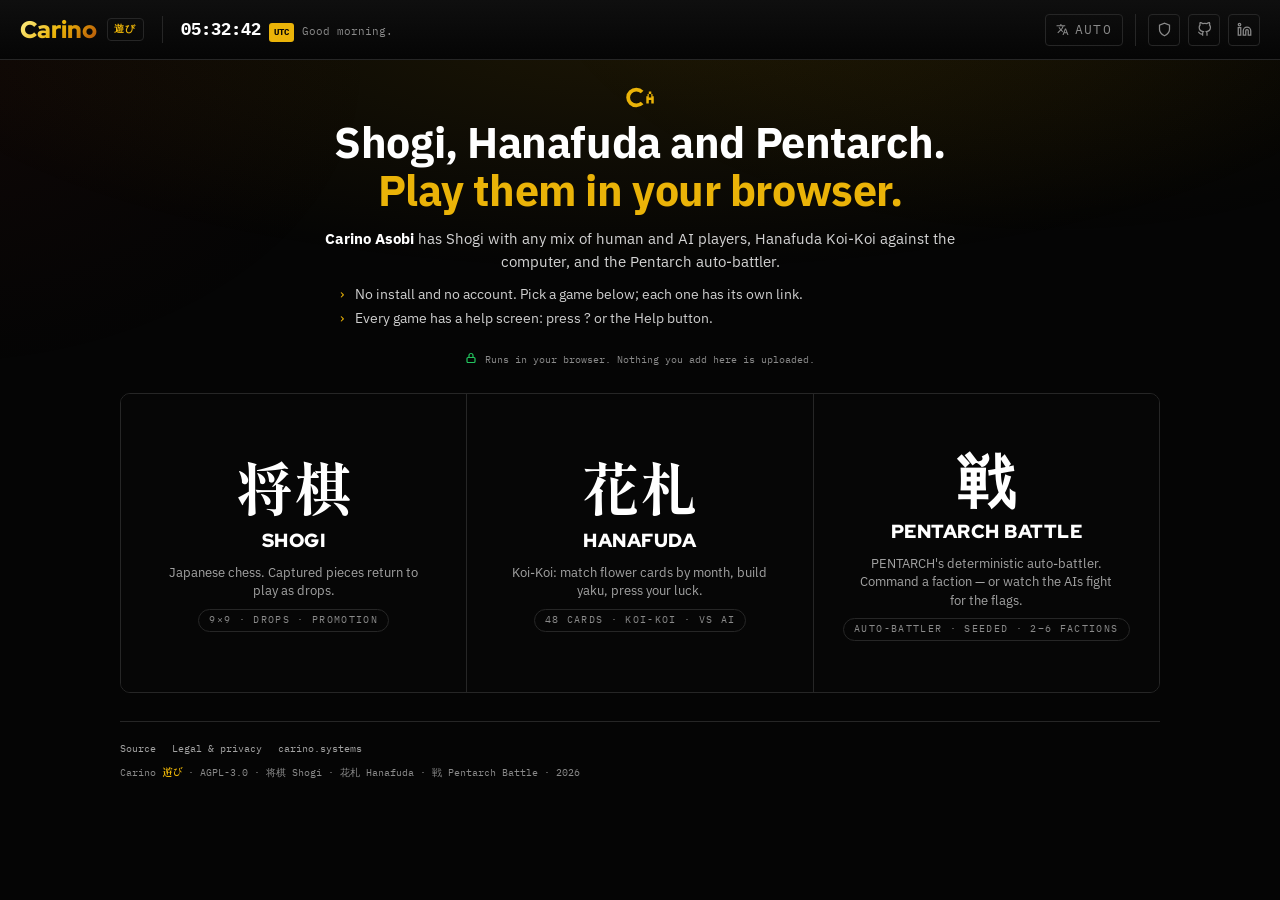
==== commit 01e12cbb: "Use the shared key legend and touch section in game help The help dialogs' key list is Branding's .k" ====
--- a/index.html
+++ b/index.html
@@ -72,16 +72,16 @@
   <div class="modal-scrim" id="helpScrim" hidden>
     <div class="modal as-help" role="dialog" aria-modal="true" aria-labelledby="helpTitle">
       <div class="modal-head">
-        <div class="as-mh"><div class="modal-title" id="helpTitle" data-i18n>How to play</div><div class="modal-sub" id="helpSub"></div></div>
+        <div><div class="modal-title" id="helpTitle" data-i18n>How to play</div><div class="modal-sub" id="helpSub"></div></div>
         <button type="button" class="modal-x" id="helpX" aria-label="Close">✕</button>
       </div>
       <div class="modal-body">
-        <div class="as-touch">
+        <div class="as-touch touch-only">
           <div class="modal-sub" data-i18n>Touch</div>
           <p data-i18n>Tap a piece or a card, then tap where it goes. Help and Pause are in the top bar.</p>
         </div>
         <div id="helpGame" class="as-rules"></div>
-        <dl class="as-keys" id="helpKeys"></dl>
+        <dl class="kbd-grid" id="helpKeys"></dl>
       </div>
       <div class="modal-foot">
         <button type="button" class="btn" id="helpFull" data-i18n>Fullscreen</button>
--- a/carino-ui.css
+++ b/carino-ui.css
@@ -394,6 +394,10 @@
     .kbd.accent { color: var(--accent); border-color: var(--accent-dim); }
     .kbd-legend { display: flex; flex-wrap: wrap; gap: 16px; align-items: center; font-family: var(--mono); font-size: var(--fs-btn); color: var(--text-muted); }
     .kbd-legend .lbl { text-transform: uppercase; letter-spacing: 0.06em; }
+    /* help dialogs: keys beside what they do, as a <dl> */
+    .kbd-grid { display: grid; grid-template-columns: max-content 1fr; gap: 8px 14px; align-items: center; margin: 0; font-family: var(--mono); font-size: var(--fs-btn); color: var(--text-sec); }
+    .kbd-grid dt { white-space: nowrap; }
+    .kbd-grid dd { margin: 0; text-transform: uppercase; letter-spacing: 0.06em; }
 
 
     /* ── Data Viz ──────────────────────────────────────────────────────────
@@ -657,6 +661,25 @@
       .slice-menu.collapsed .s-num, body.state-module .slice-menu .s-num { display: none; }
     }
     @media (prefers-reduced-motion: reduce) { .slice-menu .slice, .slice-menu .slice::before { transition: none; } .slice-menu .slice:hover { flex: 1; } }
+    /* .grid: many modules (a course). The overview wraps into tiles instead of
+       one row of columns, and the open-module bar keeps each tab at its
+       natural width and scrolls sideways. Reference: Learn, Hash. */
+    .slice-menu.grid { flex-wrap: wrap; }
+    .slice-menu.grid:not(.collapsed) .slice { flex: 1 1 280px; min-width: 240px; justify-content: flex-start; gap: 8px; padding: 22px 20px; border-bottom: 1px solid var(--border); }
+    .slice-menu.grid:not(.collapsed) .slice:hover, .slice-menu.grid:not(.collapsed) .slice:focus-visible { flex: 1.12 1 280px; }
+    .slice-menu.grid:not(.collapsed) .s-text { font-size: var(--fs-h3); }
+    body.state-module .slice-menu.grid, .slice-menu.grid.collapsed { flex-wrap: nowrap; overflow-x: auto; scrollbar-width: none; }
+    @media (min-width: 641px) { body.state-module .slice-menu.grid .slice, .slice-menu.grid.collapsed .slice { flex: 0 0 auto; min-width: 110px; } }
+    @media (max-width: 640px) {
+      .slice-menu.grid:not(.collapsed) .slice, .slice-menu.grid:not(.collapsed) .slice:hover { flex: none; min-width: 0; padding: 18px 16px; }
+    }
+    /* a tile's own progress: "3 / 8" and a fluid .progress bar */
+    .slice .s-count { font-family: var(--mono); font-size: var(--fs-label); color: var(--text-muted); font-variant-numeric: tabular-nums; }
+    .slice.is-complete .s-count { color: var(--accent); }
+    .slice .s-prog { width: 100%; height: 5px; }
+    body.state-module .slice-menu .s-prog, .slice-menu.collapsed .s-prog,
+    body.state-module .slice-menu .s-count, .slice-menu.collapsed .s-count { display: none; }
+    .slice-menu.grid:not(.collapsed) .s-count { margin-top: auto; padding-top: 6px; }
 
     /* ============ filter chips ============
        A Reference page's first control: a sticky bar of facet chips, one
--- a/css/styles.css
+++ b/css/styles.css
@@ -70,7 +70,6 @@
 .as-state { padding: 32px 16px; max-width: 640px; margin: 0 auto; }
 
 /* ===================== Help overlay ===================== */
-.as-mh { flex: 1; }
 .as-help { max-width: 600px; }
 .as-rules { font-size: var(--fs-sm); color: var(--text-sec); line-height: 1.6; }
 .as-rules h4 { font-family: var(--jp); color: var(--accent); margin: 12px 0 4px; font-size: var(--fs-sec); }
@@ -78,16 +77,10 @@
 .as-rules code { font-family: var(--mono); color: var(--accent); }
 .as-rules ul { margin: 4px 0 4px 18px; padding: 0; }
 .as-rules b { color: var(--text); }
-.as-keys { display: grid; grid-template-columns: max-content 1fr; gap: 8px 14px; align-items: center; margin: 16px 0 0;
-           padding-top: 14px; border-top: 1px solid var(--border);
-           font-family: var(--mono); font-size: var(--fs-btn); color: var(--text-muted); }
-.as-keys dt { white-space: nowrap; }
-.as-keys dd { margin: 0; text-transform: uppercase; letter-spacing: .06em; }
-/* the touch section shows only where there is no keyboard */
-.as-touch { display: none; margin: 0 0 14px; }
+/* the key list (.kbd-grid) sits under the rules, past a rule line */
+#helpKeys { margin-top: 16px; padding-top: 14px; border-top: 1px solid var(--border); }
+.as-touch { margin: 0 0 14px; }
 .as-touch p { margin: 4px 0 0; }
-@media (pointer: coarse) { .as-touch { display: block; } }
-#pauseBtn[aria-pressed="true"] { color: var(--accent); border-color: var(--accent); background: var(--accent-faint); }
 
 /* ===================== Helpers for game modules ===================== */
 /* Buttons are Branding's .btn / .btn-primary and segmented choices are
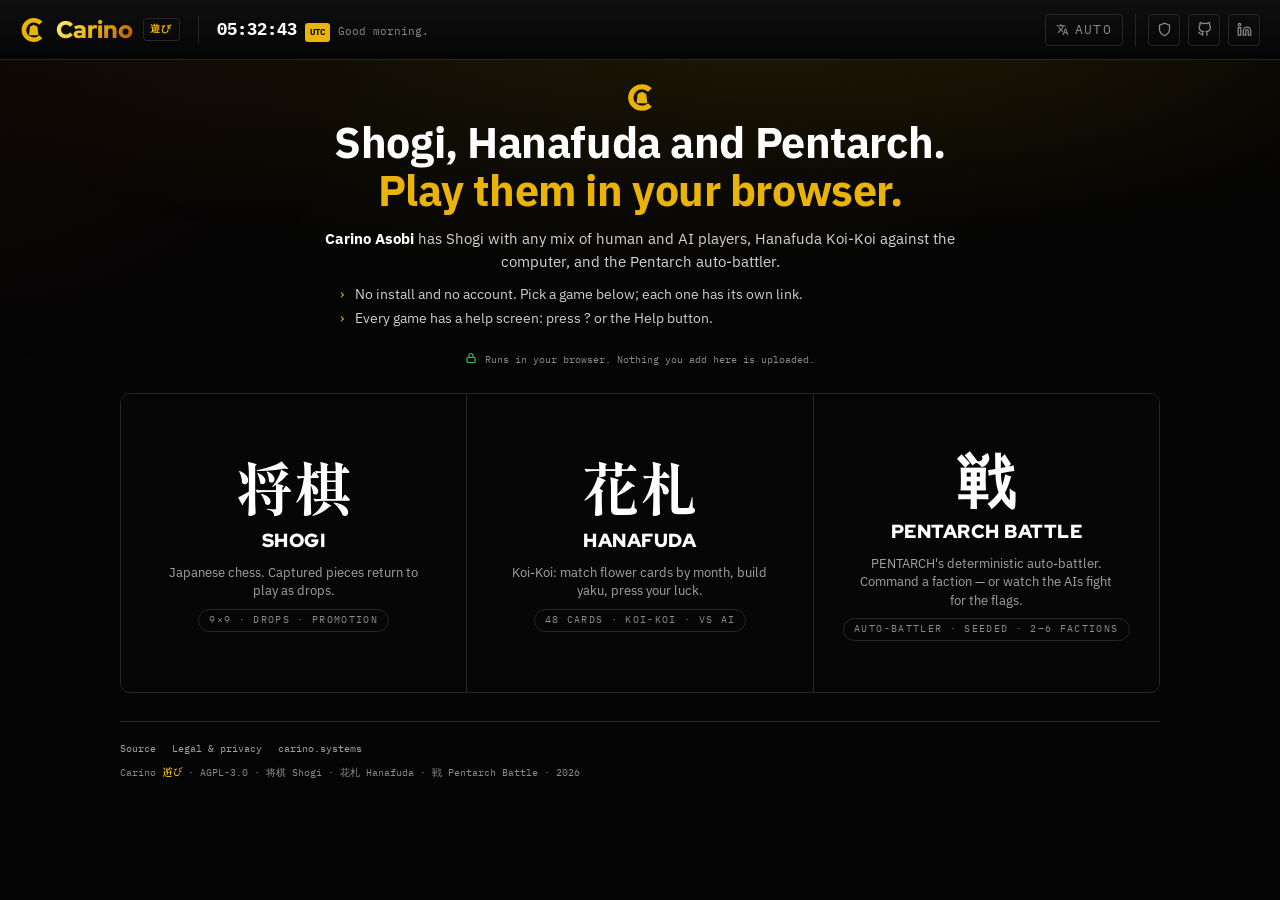
==== commit bd1ee139: "Add the Colourful theme and its switch, and keep the navbar on screen" ====
--- a/index.html
+++ b/index.html
@@ -27,9 +27,59 @@
   <script type="application/ld+json">{"@context": "https://schema.org", "@type": "WebApplication", "name": "Asobi — Board Games", "url": "https://asobi.carino.systems/", "description": "Play Shogi (将棋) — human vs human, human vs AI, or AI vs AI — Hanafuda Koi-Koi (花札) against the computer, and the Pentarch deterministic auto-battler. Runs entirely in your browser.", "operatingSystem": "Any (runs in a web browser)", "isAccessibleForFree": true, "author": {"@type": "Person", "name": "Miguel Cariño", "url": "https://carino.systems/"}}</script>
   <!-- /carino:head -->
   <link rel="icon" href="logo.webp" type="image/webp">
+  <!-- Theme before first paint, so neither theme flashes the other:
+       ?theme=gold|color (review links; not stored) > carino-theme cookie
+       (shared across *.carino.systems) > localStorage > Gold & Black. -->
+  <meta name="theme-color" content="#050505" id="carinoThemeColor">
+  <script>
+  (function () {
+    var d = document.documentElement, t = null;
+    function pick(v) { return v === 'gold' ? 'gold' : (v === 'color' || v === 'colour') ? 'color' : null; }
+    try { t = pick(new URLSearchParams(location.search).get('theme')); } catch (e) {}
+    if (!t) { try { var m = document.cookie.match(/(?:^|;\s*)carino-theme=([^;]*)/); if (m) t = pick(decodeURIComponent(m[1])); } catch (e) {} }
+    if (!t) { try { t = pick(localStorage.getItem('carino-theme')); } catch (e) {} }
+    t = t || 'gold';
+    d.setAttribute('data-carino-theme', t);
+    var dark = d.getAttribute('data-theme') !== 'light' && window.matchMedia && matchMedia('(prefers-color-scheme: dark)').matches;
+    var meta = document.getElementById('carinoThemeColor');
+    if (meta) meta.content = t === 'gold' ? '#050505' : (dark ? '#0e1420' : '#eef3fc');
+  })();
+  </script>
   <link rel="stylesheet" href="fonts/carino-fonts.css">
   <link rel="stylesheet" href="carino-ui.css">
   <link href="css/styles.css" rel="stylesheet">
+  <!-- Colourful theme + the switch; nothing applies until data-carino-theme="color". -->
+  <link rel="stylesheet" href="carino-theme.css">
+  <style>
+    /* the hero mark in both colourings; the theme picks one */
+    .mark.mk-color, :root[data-carino-theme="color"] .mark.mk-gold { display: none; }
+    :root[data-carino-theme="color"] .mark.mk-color { display: block; }
+    /* Colourful: carino-theme.css remaps the tokens, so everything that reads
+       one follows; these are the values written for black, here and in the
+       games' own injected CSS (these selectors outrank it). The shogi board
+       (dark wood under pale pieces), the hanafuda card backs and Pentarch's
+       canvas arena stay as drawn on purpose: they are the game's stage. */
+    :root[data-carino-theme="color"] { --border-soft: var(--border); }
+    :root[data-carino-theme="color"] body::before { background: var(--stage-grad); }
+    /* shogi: its gold slice hue (set inline by js/app.js) is too pale on white */
+    :root[data-carino-theme="color"] .slice-menu .slice[data-id="shogi"] { --hue: var(--ct-amber) !important; }
+    :root[data-carino-theme="color"] .shogi-board { box-shadow: var(--ct-shadow-2), inset 0 0 60px rgba(0,0,0,.4); }
+    :root[data-carino-theme="color"] .hand-piece .k { color: var(--text); }
+    :root[data-carino-theme="color"] .shogi-banner.win { color: var(--ct-on-accent); }
+    :root[data-carino-theme="color"] .shogi-log li:nth-child(odd) { background: var(--ct-hover); }
+    :root[data-carino-theme="color"] .shogi-promo-back { background: var(--ct-scrim); }
+    /* hanafuda */
+    :root[data-carino-theme="color"] .hana-zone.field { background: var(--bg-elev); border-color: var(--border); }
+    :root[data-carino-theme="color"] .hana-card .hc-emblem { filter: none; }
+    :root[data-carino-theme="color"] .hana-card.t-bright { box-shadow: 0 0 0 1px var(--accent-dim), var(--ct-shadow-1); }
+    :root[data-carino-theme="color"] .hana-card.t-bright .hc-type { color: var(--ct-on-accent); }
+    :root[data-carino-theme="color"] .hana-card.clickable:hover { box-shadow: var(--ct-shadow-2); }
+    :root[data-carino-theme="color"] .hana-card.match { box-shadow: 0 0 0 3px color-mix(in srgb, var(--jade) 30%, transparent); }
+    :root[data-carino-theme="color"] .yaku-list li.new { background: var(--ct-ok-bg); }
+    /* pentarch: chrome follows; the overlays sit on the dark arena */
+    :root[data-carino-theme="color"] .pt-overlay button { color: var(--ct-on-accent); }
+    :root[data-carino-theme="color"] .pt-overlay, :root[data-carino-theme="color"] .pt-paused { color: #e3e3e3; }
+  </style>
 </head>
 <body class="state-overview">
 
@@ -46,7 +96,7 @@
        footer, collapses the slices into a bar and gives the game the stage. -->
   <header class="landing-hero">
     <div class="lh-wrap">
-      <div class="lh-mark" aria-hidden="true"><img class="mark" src="logo.svg" alt="" width="100" height="100"></div>
+      <div class="lh-mark" aria-hidden="true"><img class="mark mk-gold" src="logo.svg" alt="" width="100" height="100"><img class="mark mk-color" src="logo-color.svg" alt="" width="100" height="100"></div>
       <h1><span data-i18n>Shogi, Hanafuda and Pentarch.</span><br><span class="gold" data-i18n>Play them in your browser.</span></h1>
       <p class="lh-lede"><strong>Carino Asobi</strong> <span data-i18n>has Shogi with any mix of human and AI players, Hanafuda Koi-Koi against the computer, and the Pentarch auto-battler.</span></p>
       <ul class="lh-situations">
@@ -95,6 +145,7 @@
        data-immersive: the chooser is a scrolling page, and a bar that slid
        away there would pull the page up under the reader. -->
   <script src="carino-navbar.js" data-app="遊び" data-repo="Asobi" defer></script>
+  <script src="carino-theme.js" data-mark="logo.svg" data-mark-color="logo-color.svg" defer></script>
   <script src="carino-lang.js" defer></script>
   <script src="i18n.js" defer></script>
   <script src="carino-ui.js" defer></script>
--- a/carino-ui.css
+++ b/carino-ui.css
@@ -36,7 +36,7 @@
       --mono: 'IBM Plex Mono', ui-monospace, SFMono-Regular, Menlo, monospace;
       --display: 'Red Hat Display', var(--sans);
       --radius: 10px;
-      --nav-h: 60px;     /* carino-navbar.js height; it scrolls with the page */
+      --nav-h: 60px;     /* carino-navbar.js height; it stays on screen, so stick things under it */
       /* Breakpoints (media queries cannot read a token, so these are the rule):
          900px and below, a workspace settings rail becomes a drawer;
          640px and below, the phone layout. Nothing else. */
@@ -348,6 +348,8 @@
     /* .modal on a native <dialog>: closed, it stays closed (.modal sets display). */
     dialog.modal:not([open]) { display: none; }
     dialog.modal { padding: 0; color: inherit; }
+    /* keep the fleet's 16px side gutter on a phone (.modal's width replaces the UA margins) */
+    dialog.modal { max-width: min(520px, calc(100% - 32px)); }
     dialog.modal::backdrop { background: rgba(0,0,0,0.65); -webkit-backdrop-filter: blur(6px); backdrop-filter: blur(6px); }
     .modal {
       display: flex; flex-direction: column; width: 100%; max-width: 520px;
@@ -641,7 +643,7 @@
     .slice .s-text { font-family: var(--display); font-weight: 900; text-transform: uppercase; font-size: var(--fs-sec); letter-spacing: 0.5px; }
     .slice .s-blurb { font-size: var(--fs-sm); color: var(--text-sec); line-height: 1.45; }
     .slice-menu.collapsed, body.state-module .slice-menu {
-      position: sticky; top: 0; z-index: 40; min-height: 0; height: 44px; border-radius: 0; border-width: 0 0 1px;
+      position: sticky; top: var(--nav-h); z-index: 40; min-height: 0; height: 44px; border-radius: 0; border-width: 0 0 1px;
     }
     .slice-menu.collapsed .slice, body.state-module .slice-menu .slice { flex-direction: row; align-items: center; justify-content: center; gap: 10px; padding: 0 12px; }
     .slice-menu.collapsed .slice:hover, body.state-module .slice-menu .slice:hover { flex: 1; }
@@ -688,7 +690,7 @@
        A search box never comes first; past ~300 entries a Find may follow
        the chips. Reference: Law. */
     .fchips {
-      position: sticky; top: 0; z-index: 50; display: flex; flex-wrap: wrap; align-items: center; gap: 7px;
+      position: sticky; top: var(--nav-h); z-index: 50; display: flex; flex-wrap: wrap; align-items: center; gap: 7px;
       padding: 10px 0; background: rgba(5,5,5,0.88); -webkit-backdrop-filter: blur(10px); backdrop-filter: blur(10px);
       border-bottom: 1px solid var(--border); font-family: var(--mono); font-size: var(--fs-label);
     }
--- a/carino-theme.css
+++ b/carino-theme.css
@@ -0,0 +1,390 @@
+/* ============================================================
+   carino-theme.css — the Colourful theme and the theme switch.
+   Link it AFTER carino-ui.css (and after a site's own sheet); load
+   carino-theme.js for the switch. Nothing here applies until <html>
+   carries data-carino-theme="color", so a missing attribute (no JS, a
+   failed head script) is Gold & Black, the fleet default, untouched.
+
+     <html data-carino-theme="gold">    Gold & Black — carino-ui.css as is
+     <html data-carino-theme="color">   Colourful — light; a dark variant
+                                         follows prefers-color-scheme, and
+                                         <html data-theme="light"> opts out
+
+   Three layers:
+     1. carino-ui.css's own tokens remapped (--bg, --accent, --text …), so
+        every component that reads a token follows on its own.
+     2. --ct-* tokens that exist only in Colourful: the colour on a filled
+        accent, tonal fills, shadows, glass bars, the eight category colours
+        (.ct-cat-*: --c fill, --on text on it, --t tonal, --tt tonal text)
+        and the icon hues (.ct-hue-0..6: --ta light, --tb base).
+     3. Overrides for the values carino-ui.css hard-codes for black
+        (#050505 on gold, #000 wells, dark scrims, pale alert text), plus
+        the Branding page's own chrome from carino-branding.css.
+   The marks' gold ring stays gold in both themes; only pictograms change
+   (marks/<stem>-color.svg). Spec: SoftwareCatalog/docs/THEMES.md.
+   ============================================================ */
+
+/* ---------- 1 + 2. tokens: Colourful light ---------- */
+:root[data-carino-theme="color"] {
+  --bg:            #eef3fc;   /* a pale blue page under white cards */
+  --bg-elev:       #e3eaf6;   /* wells: inputs, code, sketches        */
+  --bg-card:       #ffffff;   /* cards and demo frames, on a hairline */
+  --accent:        #0b57d0;   /* the one interactive blue (6.4:1)     */
+  --accent-faint:  rgba(11,87,208,0.06);
+  --accent-glow:   rgba(11,87,208,0.14);
+  --accent-dim:    rgba(11,87,208,0.32);
+  --border:        #d2dcec;
+  --border-hv:     #0b57d0;
+  --text:          #1f1f1f;   /* 16.1:1 */
+  --text-sec:      #444746;   /*  9.4:1 */
+  --text-muted:    #5f6368;   /*  6.1:1 on white, 5.0:1 on --bg-elev */
+  --ok:            #137333;
+  --warn:          #9a5b00;
+  --err:           #c5221f;
+  --info:          #007b83;
+  --stage-grad:    radial-gradient(760px 340px at 18% -14%, rgba(66,133,244,0.16) 0%, transparent 70%),
+                   radial-gradient(640px 300px at 84% -10%, rgba(234,67,53,0.09) 0%, transparent 70%),
+                   radial-gradient(700px 260px at 50% 118%, rgba(52,168,83,0.08) 0%, transparent 70%),
+                   linear-gradient(180deg,#e7effc 0%,#eef3fc 100%);
+  /* the wordmark stays gold, deepened so it holds on white (>= 3.9:1) */
+  --gold-text:     linear-gradient(130deg,#c26a06 0%,#b45309 55%,#92400e 100%);
+
+  --ct-on-accent:     #ffffff;
+  --ct-accent-strong: #0842a0;            /* a filled accent under the pointer */
+  --ct-tonal:         #d3e3fd;
+  --ct-on-tonal:      #041e49;
+  --ct-hover:         rgba(68,71,70,0.08);
+  --ct-cover:         #e8eef9;            /* neutral surface an icon sits on */
+  --ct-glass:         rgba(238,243,252,0.88);
+  --ct-scrim:         rgba(32,33,36,0.32);
+  --ct-scroll:        #c4c7c5;
+  --ct-shadow-1:      0 1px 2px rgba(60,64,67,.16), 0 1px 3px 1px rgba(60,64,67,.08);
+  --ct-shadow-2:      0 1px 3px rgba(60,64,67,.22), 0 4px 10px 3px rgba(60,64,67,.12);
+  --ct-shadow-3:      0 8px 28px rgba(60,64,67,.24), 0 2px 6px rgba(60,64,67,.14);
+  /* the page title: the four mark colours, each deepened for white */
+  --ct-hero-text:     linear-gradient(90deg,#188038 0%,#1a73e8 33%,#d93025 70%,#e37400 100%);
+
+  /* the eight category strokes (--ct-blue … --ct-indigo) */
+  --ct-blue:   #1a73e8;  --ct-red:    #d93025;  --ct-amber: #e37400;
+  --ct-green:  #188038;  --ct-purple: #8430ce;  --ct-teal:  #00838f;
+  --ct-pink:   #c2185b;  --ct-indigo: #4f5bd5;
+  /* icon hues, light → base */
+  --ct-h0a: #5e97f6; --ct-h0b: #1a73e8;
+  --ct-h1a: #f07368; --ct-h1b: #d93025;
+  --ct-h2a: #fbc02d; --ct-h2b: #ea8600;
+  --ct-h3a: #4cc06b; --ct-h3b: #1e8e3e;
+  --ct-h4a: #b373f0; --ct-h4b: #8430ce;
+  --ct-h5a: #33c3d4; --ct-h5b: #00838f;
+  --ct-h6a: #f06aa8; --ct-h6b: #c2185b;
+
+  /* status surfaces (alerts, toasts): text / fill / hairline */
+  --ct-ok-fg:   #0d652d; --ct-ok-bg:   #e6f4ea; --ct-ok-line:   #a8dab5;
+  --ct-warn-fg: #8a4b00; --ct-warn-bg: #fef7e0; --ct-warn-line: #f6d47a;
+  --ct-err-fg:  #a50e0e; --ct-err-bg:  #fce8e6; --ct-err-line:  #f4b4ae;
+  --ct-info-fg: #00585e; --ct-info-bg: #e0f4f5; --ct-info-line: #93d5db;
+  --ct-inline-code: rgba(31,31,31,0.07);
+
+  /* command block: a light well, green output */
+  --ct-term-bg: #f6f8fc; --ct-term-ink: #137333;
+
+  /* the day/night map, redrawn for paper */
+  --ct-map-bg: #e8f0fe; --ct-map-ocean: #cfe0fa; --ct-map-land: #b9dcc2; --ct-map-coast: #8fc29e;
+  --ct-map-night: rgba(32,33,58,0.30); --ct-map-city: #ffffff; --ct-map-city-line: #5f6368;
+  --ct-map-label: #1f1f1f; --ct-map-halo: #ffffff;
+
+  color-scheme: light;
+}
+
+/* ---------- tokens: Colourful dark ---------- */
+@media (prefers-color-scheme: dark) {
+  :root[data-carino-theme="color"]:not([data-theme="light"]) {
+    --bg:            #0e1420;
+    --bg-elev:       #222c3d;
+    --bg-card:       #172031;
+    --accent:        #a8c7fa;
+    --accent-faint:  rgba(168,199,250,0.08);
+    --accent-glow:   rgba(168,199,250,0.16);
+    --accent-dim:    rgba(168,199,250,0.36);
+    --border:        #33415a;
+    --border-hv:     #a8c7fa;
+    --text:          #e3e3e3;
+    --text-sec:      #c4c7c5;
+    --text-muted:    #9aa0a6;   /* 5.4:1 on --bg-elev */
+    --ok:            #81c995;
+    --warn:          #fdd663;
+    --err:           #f28b82;
+    --info:          #78d9ec;
+    --stage-grad:    radial-gradient(760px 340px at 18% -14%, rgba(138,180,248,0.14) 0%, transparent 70%),
+                     radial-gradient(640px 300px at 84% -10%, rgba(242,139,130,0.08) 0%, transparent 70%),
+                     radial-gradient(700px 260px at 50% 118%, rgba(129,201,149,0.06) 0%, transparent 70%),
+                     linear-gradient(180deg,#121a28 0%,#0e1420 100%);
+    --gold-text:     linear-gradient(130deg,#fef08a 0%,#eab308 50%,#b45309 100%);
+
+    --ct-on-accent:     #062e6f;
+    --ct-accent-strong: #d3e3fd;
+    --ct-tonal:         #004a77;
+    --ct-on-tonal:      #c2e7ff;
+    --ct-hover:         rgba(227,227,227,0.08);
+    --ct-cover:         #131b28;
+    --ct-glass:         rgba(14,20,32,0.86);
+    --ct-scrim:         rgba(0,0,0,0.6);
+    --ct-scroll:        #5f6368;
+    --ct-shadow-1:      0 1px 2px rgba(0,0,0,.5);
+    --ct-shadow-2:      0 2px 6px 2px rgba(0,0,0,.45);
+    --ct-shadow-3:      0 12px 36px rgba(0,0,0,.6);
+    --ct-hero-text:     linear-gradient(90deg,#81c995 0%,#8ab4f8 33%,#f28b82 70%,#fdd663 100%);
+
+    --ct-blue:   #8ab4f8;  --ct-red:    #f28b82;  --ct-amber: #fdd663;
+    --ct-green:  #81c995;  --ct-purple: #c58af9;  --ct-teal:  #78d9ec;
+    --ct-pink:   #ff8bcb;  --ct-indigo: #aab2f5;
+
+    --ct-ok-fg:   #a8dab5; --ct-ok-bg:   rgba(129,201,149,0.12); --ct-ok-line:   rgba(129,201,149,0.42);
+    --ct-warn-fg: #fde293; --ct-warn-bg: rgba(253,214,99,0.10);  --ct-warn-line: rgba(253,214,99,0.40);
+    --ct-err-fg:  #f6aea9; --ct-err-bg:  rgba(242,139,130,0.12); --ct-err-line:  rgba(242,139,130,0.45);
+    --ct-info-fg: #a1e4f2; --ct-info-bg: rgba(120,217,236,0.10); --ct-info-line: rgba(120,217,236,0.42);
+    --ct-inline-code: rgba(227,227,227,0.10);
+
+    --ct-term-bg: #0e0e0f; --ct-term-ink: #81c995;
+
+    /* the fleet's own night palette, which already reads on dark */
+    --ct-map-bg: #0b1017; --ct-map-ocean: #2b3a4e; --ct-map-land: #57604a; --ct-map-coast: #6b7355;
+    --ct-map-night: rgba(4,8,20,0.78); --ct-map-city: #dce6f2; --ct-map-city-line: #101826;
+    --ct-map-label: #ffffff; --ct-map-halo: #0e1420;
+
+    color-scheme: dark;
+  }
+}
+
+/* ---------- category colours and icon hues (opt-in classes) ---------- */
+:root[data-carino-theme="color"] .ct-cat-blue   { --c: #1a73e8; --on: #fff;    --t: #e3edfd; --tt: #1958b7; }
+:root[data-carino-theme="color"] .ct-cat-red    { --c: #d93025; --on: #fff;    --t: #fce8e6; --tt: #a50e0e; }
+:root[data-carino-theme="color"] .ct-cat-amber  { --c: #f9ab00; --on: #1f1f1f; --t: #fef3d0; --tt: #8a4b00; }
+:root[data-carino-theme="color"] .ct-cat-green  { --c: #188038; --on: #fff;    --t: #e2f3e7; --tt: #0d652d; }
+:root[data-carino-theme="color"] .ct-cat-purple { --c: #8430ce; --on: #fff;    --t: #f1e6fc; --tt: #7024b5; }
+:root[data-carino-theme="color"] .ct-cat-teal   { --c: #00838f; --on: #fff;    --t: #ddf3f5; --tt: #005f66; }
+:root[data-carino-theme="color"] .ct-cat-pink   { --c: #c2185b; --on: #fff;    --t: #fce4ee; --tt: #a3134b; }
+:root[data-carino-theme="color"] .ct-cat-grey   { --c: #3c4043; --on: #fff;    --t: #eef0f2; --tt: #3c4043; }
+.ct-hue-0 { --ta: var(--ct-h0a); --tb: var(--ct-h0b); } .ct-hue-1 { --ta: var(--ct-h1a); --tb: var(--ct-h1b); }
+.ct-hue-2 { --ta: var(--ct-h2a); --tb: var(--ct-h2b); } .ct-hue-3 { --ta: var(--ct-h3a); --tb: var(--ct-h3b); }
+.ct-hue-4 { --ta: var(--ct-h4a); --tb: var(--ct-h4b); } .ct-hue-5 { --ta: var(--ct-h5a); --tb: var(--ct-h5b); }
+.ct-hue-6 { --ta: var(--ct-h6a); --tb: var(--ct-h6b); }
+@media (prefers-color-scheme: dark) {
+  :root[data-carino-theme="color"]:not([data-theme="light"]) .ct-cat-blue   { --c: #8ab4f8; --on: #0b1f45; --t: rgba(138,180,248,.15); --tt: #a8c7fa; }
+  :root[data-carino-theme="color"]:not([data-theme="light"]) .ct-cat-red    { --c: #f28b82; --on: #3b0907; --t: rgba(242,139,130,.15); --tt: #f6aea9; }
+  :root[data-carino-theme="color"]:not([data-theme="light"]) .ct-cat-amber  { --c: #fdd663; --on: #1f1f1f; --t: rgba(253,214,99,.14);  --tt: #fdd663; }
+  :root[data-carino-theme="color"]:not([data-theme="light"]) .ct-cat-green  { --c: #81c995; --on: #072711; --t: rgba(129,201,149,.15); --tt: #a8dab5; }
+  :root[data-carino-theme="color"]:not([data-theme="light"]) .ct-cat-purple { --c: #c58af9; --on: #2a0a4a; --t: rgba(197,138,249,.15); --tt: #d7aefb; }
+  :root[data-carino-theme="color"]:not([data-theme="light"]) .ct-cat-teal   { --c: #78d9ec; --on: #00363d; --t: rgba(120,217,236,.14); --tt: #a1e4f2; }
+  :root[data-carino-theme="color"]:not([data-theme="light"]) .ct-cat-pink   { --c: #ff8bcb; --on: #3e0021; --t: rgba(255,139,203,.14); --tt: #ffb0db; }
+  :root[data-carino-theme="color"]:not([data-theme="light"]) .ct-cat-grey   { --c: #e3e3e3; --on: #1f1f1f; --t: rgba(227,227,227,.09); --tt: #e3e3e3; }
+  /* on dark the lighter hue carries the icon */
+  :root[data-carino-theme="color"]:not([data-theme="light"]) [class*="ct-hue-"] { --tb: var(--ta); }
+}
+
+/* ============================================================
+   3. carino-ui.css components: the values it hard-codes for black
+   ============================================================ */
+:root[data-carino-theme="color"] { scrollbar-color: var(--ct-scroll) transparent; }
+:root[data-carino-theme="color"] ::-webkit-scrollbar-thumb { background: var(--ct-scroll); }
+
+/* filled accent: text and marks on it */
+:root[data-carino-theme="color"] .btn-primary,
+:root[data-carino-theme="color"] .cs-btn.primary,
+:root[data-carino-theme="color"] .toggle-btn.active,
+:root[data-carino-theme="color"] .chip-tz { color: var(--ct-on-accent); }
+:root[data-carino-theme="color"] .btn-primary:hover,
+:root[data-carino-theme="color"] .cs-btn.primary:hover { background: var(--ct-accent-strong); border-color: var(--ct-accent-strong); color: var(--ct-on-accent); box-shadow: var(--ct-shadow-1); }
+:root[data-carino-theme="color"] .icon-btn-demo:hover { color: var(--ct-on-accent); }
+:root[data-carino-theme="color"] .rule-row .switch.on::after { background: var(--ct-on-accent); }
+:root[data-carino-theme="color"] .select option { background: var(--bg-card); color: var(--text); }
+
+/* status: alerts, toasts, pills, source badges */
+:root[data-carino-theme="color"] .alert.ok,   :root[data-carino-theme="color"] .toast.ok   { color: var(--ct-ok-fg);   background: var(--ct-ok-bg);   border-color: var(--ct-ok-line); }
+:root[data-carino-theme="color"] .alert.warn, :root[data-carino-theme="color"] .toast.warn { color: var(--ct-warn-fg); background: var(--ct-warn-bg); border-color: var(--ct-warn-line); }
+:root[data-carino-theme="color"] .alert.err,  :root[data-carino-theme="color"] .toast.err  { color: var(--ct-err-fg);  background: var(--ct-err-bg);  border-color: var(--ct-err-line); }
+:root[data-carino-theme="color"] .alert.info, :root[data-carino-theme="color"] .toast.info { color: var(--ct-info-fg); background: var(--ct-info-bg); border-color: var(--ct-info-line); }
+:root[data-carino-theme="color"] .alert code { background: var(--ct-inline-code); color: inherit; }
+:root[data-carino-theme="color"] .alert b { color: inherit; }
+:root[data-carino-theme="color"] .toast { box-shadow: var(--ct-shadow-2); }
+:root[data-carino-theme="color"] .pill.ok   { border-color: color-mix(in srgb, var(--ok) 40%, transparent);   background: color-mix(in srgb, var(--ok) 8%, transparent); }
+:root[data-carino-theme="color"] .pill.warn { border-color: color-mix(in srgb, var(--warn) 40%, transparent); background: color-mix(in srgb, var(--warn) 8%, transparent); }
+:root[data-carino-theme="color"] .pill.err  { border-color: color-mix(in srgb, var(--err) 40%, transparent);  background: color-mix(in srgb, var(--err) 8%, transparent); }
+:root[data-carino-theme="color"] .live-chip.live { border-color: color-mix(in srgb, var(--ok) 45%, transparent); }
+:root[data-carino-theme="color"] .live-chip.delayed,
+:root[data-carino-theme="color"] .live-chip.stale { border-color: color-mix(in srgb, var(--warn) 45%, transparent); }
+:root[data-carino-theme="color"] .delta.up   { background: color-mix(in srgb, var(--ok) 10%, transparent); }
+:root[data-carino-theme="color"] .delta.down { background: color-mix(in srgb, var(--err) 10%, transparent); }
+:root[data-carino-theme="color"] .copy-btn.done { background: color-mix(in srgb, var(--ok) 8%, transparent); }
+:root[data-carino-theme="color"] .cs-menu-item.danger { color: var(--err); }
+:root[data-carino-theme="color"] .cs-menu-item.danger:hover { background: color-mix(in srgb, var(--err) 8%, transparent); }
+
+/* the AI Bloat seal: accent half carries the on-accent ink */
+:root[data-carino-theme="color"] .cert-badge .cert-l { color: var(--ct-on-accent); }
+:root[data-carino-theme="color"] .cert-badge .cert-rosette { fill: var(--ct-on-accent); }
+
+/* cards and panels: a soft lift instead of a gold glow on black */
+:root[data-carino-theme="color"] .card:not(.entry):hover { background: var(--bg-card); box-shadow: var(--ct-shadow-3); }
+:root[data-carino-theme="color"] .panel-num { color: color-mix(in srgb, var(--accent) 16%, transparent); }
+
+/* floating surfaces */
+:root[data-carino-theme="color"] .diag-dropdown,
+:root[data-carino-theme="color"] .cs-menu-panel { box-shadow: var(--ct-shadow-3); }
+:root[data-carino-theme="color"] .modal { box-shadow: var(--ct-shadow-3); }
+:root[data-carino-theme="color"] .modal-scrim,
+:root[data-carino-theme="color"] dialog.modal::backdrop { background: var(--ct-scrim); }
+:root[data-carino-theme="color"] .ws.drawer-open .ws-rail { box-shadow: var(--ct-shadow-3); }
+:root[data-carino-theme="color"] .ws.drawer-open .ws-scrim { background: var(--ct-scrim); }
+
+/* code and terminals: wells, not black boxes */
+:root[data-carino-theme="color"] pre.code { color: var(--text); }
+:root[data-carino-theme="color"] .terminal { background: var(--ct-term-bg); }
+:root[data-carino-theme="color"] .terminal code { color: var(--ct-term-ink); }
+:root[data-carino-theme="color"] .term-copy { background: var(--bg-card); }
+:root[data-carino-theme="color"] .sp-stage { background: var(--bg-elev); }
+
+/* sticky glass bars */
+:root[data-carino-theme="color"] .fchips { background: var(--ct-glass); }
+:root[data-carino-theme="color"] .play-dock { background: var(--ct-glass); box-shadow: var(--ct-shadow-2); }
+
+/* landing hero */
+:root[data-carino-theme="color"] .landing-hero {
+  background: radial-gradient(620px 300px at 30% -14%, rgba(66,133,244,.12), transparent 70%),
+              radial-gradient(560px 280px at 72% -12%, rgba(251,188,4,.10), transparent 70%);
+}
+:root[data-carino-theme="color"] .lh-lede,
+:root[data-carino-theme="color"] .lh-situations { color: var(--text-sec); }
+
+/* slice menu: card surfaces; each slice's numeral takes a category colour */
+:root[data-carino-theme="color"] .slice-menu,
+:root[data-carino-theme="color"] .slice-menu .slice { background: var(--bg-card); }
+:root[data-carino-theme="color"] .slice-menu .slice:hover,
+:root[data-carino-theme="color"] .slice-menu .slice:focus-visible,
+:root[data-carino-theme="color"] .slice-menu .slice.active { background: var(--bg-elev); }
+:root[data-carino-theme="color"] .slice .s-num { color: var(--slice-c, var(--accent)); opacity: .55; }
+:root[data-carino-theme="color"] .slice-menu.collapsed .s-num,
+:root[data-carino-theme="color"] body.state-module .slice-menu .s-num { color: var(--slice-c, var(--accent)); opacity: .8; }
+:root[data-carino-theme="color"] .slice-menu .slice:nth-child(4n+1) { --slice-c: var(--ct-blue); }
+:root[data-carino-theme="color"] .slice-menu .slice:nth-child(4n+2) { --slice-c: var(--ct-red); }
+:root[data-carino-theme="color"] .slice-menu .slice:nth-child(4n+3) { --slice-c: var(--ct-amber); }
+:root[data-carino-theme="color"] .slice-menu .slice:nth-child(4n+4) { --slice-c: var(--ct-green); }
+
+/* ============================================================
+   4. the shared navbar (carino-navbar.js / carino-lang.js inject their
+      CSS later, so these carry the theme attribute to outrank it)
+   ============================================================ */
+:root[data-carino-theme="color"] #carinoNav {
+  --cn-accent: var(--accent); --cn-bg: var(--bg); --cn-border: var(--border);
+  --cn-text: var(--text); --cn-muted: var(--text-muted);
+  background: var(--bg); border-bottom-color: var(--border);
+}
+:root[data-carino-theme="color"] #carinoNav .brand-name { background-image: var(--gold-text); }
+:root[data-carino-theme="color"] #carinoNav .app-tag:hover { background: var(--accent-faint); }
+:root[data-carino-theme="color"] #carinoNav .clock-tz { color: var(--ct-on-accent); }
+:root[data-carino-theme="color"] #carinoNav .icon-btn:hover { color: var(--ct-on-accent); box-shadow: var(--ct-shadow-1); }
+:root[data-carino-theme="color"] #carinoNav .cn-more-menu { background: var(--bg-card); border-color: var(--border); box-shadow: var(--ct-shadow-3); }
+:root[data-carino-theme="color"] #cnLangBtn { border-color: var(--border); color: var(--text-muted); }
+:root[data-carino-theme="color"] #cnLangBtn:hover { border-color: var(--accent); color: var(--accent); background: var(--accent-faint); }
+:root[data-carino-theme="color"] #cnLangBox { background: var(--bg-card); border-color: var(--border); box-shadow: var(--ct-shadow-3); }
+:root[data-carino-theme="color"] #cnLangBox button { color: var(--text); }
+:root[data-carino-theme="color"] #cnLangBox button:hover { background: var(--accent-faint); color: var(--accent); }
+:root[data-carino-theme="color"] #cnLangBox button .code { color: var(--text-muted); }
+:root[data-carino-theme="color"] #cnLangBox button.active,
+:root[data-carino-theme="color"] #cnLangBox button.active .code { color: var(--accent); }
+
+/* ============================================================
+   5. the Branding reference page (carino-branding.css, carino-anim.css)
+   ============================================================ */
+/* the sweep spans the words, not the whole row, so all four colours show */
+:root[data-carino-theme="color"] .guide-hero h1 { background-image: var(--ct-hero-text); width: fit-content; margin-inline: auto; }
+/* two lines on a phone: the box shrinks to the longer word, so its first letter starts green */
+@media (max-width: 480px) { :root[data-carino-theme="color"] .guide-hero h1 { width: min-content; } }
+:root[data-carino-theme="color"] .mark-big { filter: none; }
+:root[data-carino-theme="color"] .toc { background: var(--ct-glass); }
+:root[data-carino-theme="color"] .toc a.active { background: var(--ct-tonal); border-color: transparent; color: var(--ct-on-tonal); }
+
+/* day/night map */
+:root[data-carino-theme="color"] .tzmap-wrap { background: var(--ct-map-bg); }
+:root[data-carino-theme="color"] .tz-ocean { fill: var(--ct-map-ocean); }
+:root[data-carino-theme="color"] .tz-land { fill: var(--ct-map-land); stroke: var(--ct-map-coast); }
+:root[data-carino-theme="color"] .tz-night { fill: var(--ct-map-night); }
+:root[data-carino-theme="color"] .tz-city { fill: var(--ct-map-city); stroke: var(--ct-map-city-line); }
+:root[data-carino-theme="color"] .tz-dot { stroke: var(--ct-map-halo); }
+:root[data-carino-theme="color"] .tz-lbl { fill: var(--ct-map-label); stroke: var(--ct-map-halo); }
+:root[data-carino-theme="color"] .tz-hours .hll { stroke: var(--ct-map-halo); }
+:root[data-carino-theme="color"] .tzmap-legend { background: var(--ct-glass); color: var(--text-sec); }
+
+/* section animations: each category draws in its own colour */
+:root[data-carino-theme="color"] .anim-cell {
+  background: linear-gradient(180deg, var(--bg-card) 0%, var(--ct-cover) 100%);
+  box-shadow: none;
+}
+:root[data-carino-theme="color"] .canim { color: var(--accent); }
+:root[data-carino-theme="color"] .canim .lit { filter: drop-shadow(0 0 4px color-mix(in srgb, currentColor 45%, transparent)); }
+:root[data-carino-theme="color"] .canim-network .node,
+:root[data-carino-theme="color"] .canim-learn .stop { fill: var(--bg-card); }
+:root[data-carino-theme="color"] .canim-medical  { color: var(--ct-red); }
+:root[data-carino-theme="color"] .canim-files    { color: var(--ct-indigo); }
+:root[data-carino-theme="color"] .canim-network  { color: var(--ct-blue); }
+:root[data-carino-theme="color"] .canim-security { color: var(--ct-teal); }
+:root[data-carino-theme="color"] .canim-systems  { color: var(--ct-purple); }
+:root[data-carino-theme="color"] .canim-business { color: var(--ct-green); }
+:root[data-carino-theme="color"] .canim-media    { color: var(--ct-pink); }
+:root[data-carino-theme="color"] .canim-learn    { color: var(--ct-amber); }
+
+/* page types: each card wears one category colour along its top edge */
+:root[data-carino-theme="color"] .pt-card { box-shadow: inset 0 3px 0 var(--pt-c, var(--accent)); }
+:root[data-carino-theme="color"] .pt-card:nth-child(8n+1) { --pt-c: var(--ct-blue); }
+:root[data-carino-theme="color"] .pt-card:nth-child(8n+2) { --pt-c: var(--ct-red); }
+:root[data-carino-theme="color"] .pt-card:nth-child(8n+3) { --pt-c: var(--ct-amber); }
+:root[data-carino-theme="color"] .pt-card:nth-child(8n+4) { --pt-c: var(--ct-green); }
+:root[data-carino-theme="color"] .pt-card:nth-child(8n+5) { --pt-c: var(--ct-purple); }
+:root[data-carino-theme="color"] .pt-card:nth-child(8n+6) { --pt-c: var(--ct-teal); }
+:root[data-carino-theme="color"] .pt-card:nth-child(8n+7) { --pt-c: var(--ct-pink); }
+:root[data-carino-theme="color"] .pt-card:nth-child(8n+8) { --pt-c: var(--ct-indigo); }
+
+/* play stage: daylight instead of night */
+:root[data-carino-theme="color"] .play-art {
+  background:
+    radial-gradient(240px 160px at 30% 40%, color-mix(in srgb, var(--ct-blue) 22%, transparent), transparent 70%),
+    radial-gradient(300px 200px at 75% 65%, color-mix(in srgb, var(--ct-amber) 18%, transparent), transparent 70%),
+    linear-gradient(180deg, var(--ct-cover) 0%, var(--bg) 100%);
+}
+:root[data-carino-theme="color"] .ws-frame .ws.drawer-demo .ws-rail { box-shadow: var(--ct-shadow-3); }
+:root[data-carino-theme="color"] .ws-frame .ws.drawer-demo::after { background: var(--ct-scrim); }
+
+/* ============================================================
+   6. the theme switch — the site's mark, left of the navbar's
+      "Carino". It shows the current theme's mark and, under a real
+      pointer, the other one: the theme a click switches to.
+   ============================================================ */
+.ct-switch {
+  flex: none; width: 32px; height: 32px; margin: 0 8px 0 -4px; padding: 0;
+  border: 0; border-radius: 8px; background: transparent; cursor: pointer;
+  display: inline-flex; align-items: center; justify-content: center;
+  -webkit-tap-highlight-color: transparent;
+}
+.ct-switch img { width: 28px; height: 28px; display: block; }
+.ct-switch:focus-visible { outline: 2px solid var(--accent); outline-offset: 1px; }
+.ct-switch .ct-switch-color,
+:root[data-carino-theme="color"] .ct-switch .ct-switch-gold { display: none; }
+:root[data-carino-theme="color"] .ct-switch .ct-switch-color { display: block; }
+/* hover only where there is a real pointer: after a tap a sticky hover
+   would show the theme just left */
+@media (hover: hover) and (pointer: fine) {
+  .ct-switch:hover .ct-switch-gold { display: none; }
+  .ct-switch:hover .ct-switch-color { display: block; }
+  :root[data-carino-theme="color"] .ct-switch:hover .ct-switch-color { display: none; }
+  :root[data-carino-theme="color"] .ct-switch:hover .ct-switch-gold { display: block; }
+}
+
+/* the switch itself: a circle of the new theme grows out of the mark
+   (View Transitions; carino-theme.js sets --vt-x / --vt-y / --vt-r) */
+::view-transition-old(root), ::view-transition-new(root) { animation: none; mix-blend-mode: normal; }
+::view-transition-new(root) { animation: ct-reveal .62s cubic-bezier(.65, 0, .35, 1) both; }
+@keyframes ct-reveal {
+  from { clip-path: circle(0 at var(--vt-x, 0) var(--vt-y, 0)); }
+  to   { clip-path: circle(var(--vt-r, 150vmax) at var(--vt-x, 0) var(--vt-y, 0)); }
+}
+@media (prefers-reduced-motion: reduce) {
+  ::view-transition-new(root) { animation: none; }
+}
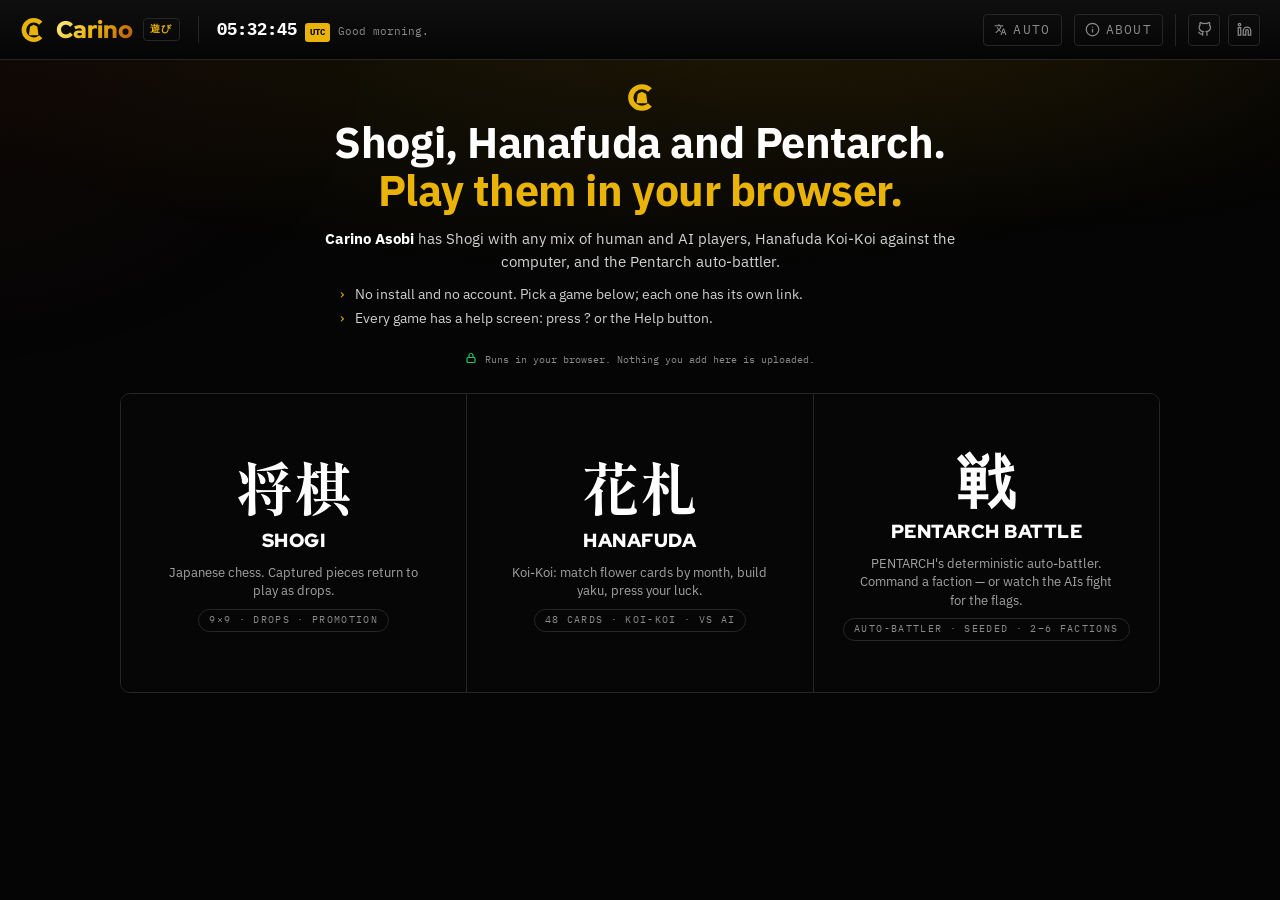
==== commit 3b70c528: "Replace the footer with the navbar's About popup" ====
--- a/index.html
+++ b/index.html
@@ -6,6 +6,7 @@
   <title>Play Shogi &amp; Hanafuda Online — Carino Asobi</title>
   <!-- carino:head — generated by Carino-Systems/baseline/apply.py from sites.json; edit there, not here -->
   <meta name="description" content="Play Shogi (将棋) — human vs human, human vs AI, or AI vs AI — Hanafuda Koi-Koi (花札) against the computer, and the Pentarch deterministic auto-battler. Runs entirely in your browser.">
+  <meta name="carino:line" content="Shogi, Hanafuda and Pentarch, in your browser.">
   <link rel="canonical" href="https://asobi.carino.systems/">
   <meta property="og:type" content="website">
   <meta property="og:site_name" content="Carino Systems">
@@ -23,7 +24,7 @@
   <link rel="alternate" hreflang="ja" href="https://asobi.carino.systems/?lang=ja">
   <link rel="alternate" hreflang="ru" href="https://asobi.carino.systems/?lang=ru">
   <link rel="alternate" hreflang="x-default" href="https://asobi.carino.systems/">
-  <script type="application/json" id="carino-head-i18n">{"es": {"title": "Jugar shogi y hanafuda en línea — Carino Asobi", "desc": "Juega shogi (将棋): humano contra humano, contra la IA o IA contra IA; hanafuda Koi-Koi (花札) contra la computadora y el auto-battler Pentarch. En tu navegador."}, "pt-BR": {"title": "Jogar shogi e hanafuda online — Carino Asobi", "desc": "Jogue shogi (将棋): humano contra humano, contra a IA ou IA contra IA; hanafuda Koi-Koi (花札) contra o computador e o auto-battler Pentarch. No navegador."}, "ja": {"title": "将棋・花札 オンライン対戦 — Carino Asobi", "desc": "将棋は人対人、人対AI、AI対AIで対局。花札こいこいはコンピューター対戦、Pentarchの決定論的オートバトラーも。すべてブラウザ内で動作。"}, "ru": {"title": "Играть в сёги и ханафуду онлайн — Carino Asobi", "desc": "Сёги (将棋): человек против человека, против ИИ или ИИ против ИИ; ханафуда Кои-Кои (花札) против компьютера и автобатлер Pentarch. Всё в браузере."}}</script>
+  <script type="application/json" id="carino-head-i18n">{"es": {"title": "Jugar shogi y hanafuda en línea — Carino Asobi", "desc": "Juega shogi (将棋): humano contra humano, contra la IA o IA contra IA; hanafuda Koi-Koi (花札) contra la computadora y el auto-battler Pentarch. En tu navegador.", "line": "Shogi, Hanafuda y Pentarch, en tu navegador."}, "pt-BR": {"title": "Jogar shogi e hanafuda online — Carino Asobi", "desc": "Jogue shogi (将棋): humano contra humano, contra a IA ou IA contra IA; hanafuda Koi-Koi (花札) contra o computador e o auto-battler Pentarch. No navegador.", "line": "Shogi, Hanafuda e Pentarch, no navegador."}, "ja": {"title": "将棋・花札 オンライン対戦 — Carino Asobi", "desc": "将棋は人対人、人対AI、AI対AIで対局。花札こいこいはコンピューター対戦、Pentarchの決定論的オートバトラーも。すべてブラウザ内で動作。", "line": "将棋・花札・Pentarch をブラウザで。"}, "ru": {"title": "Играть в сёги и ханафуду онлайн — Carino Asobi", "desc": "Сёги (将棋): человек против человека, против ИИ или ИИ против ИИ; ханафуда Кои-Кои (花札) против компьютера и автобатлер Pentarch. Всё в браузере.", "line": "Сёги, ханафуда и Pentarch в браузере."}}</script>
   <script type="application/ld+json">{"@context": "https://schema.org", "@type": "WebApplication", "name": "Asobi — Board Games", "url": "https://asobi.carino.systems/", "description": "Play Shogi (将棋) — human vs human, human vs AI, or AI vs AI — Hanafuda Koi-Koi (花札) against the computer, and the Pentarch deterministic auto-battler. Runs entirely in your browser.", "operatingSystem": "Any (runs in a web browser)", "isAccessibleForFree": true, "author": {"@type": "Person", "name": "Miguel Cariño", "url": "https://carino.systems/"}}</script>
   <!-- /carino:head -->
   <link rel="icon" href="logo.webp" type="image/webp">
@@ -112,10 +113,6 @@
   <main id="gameHost" class="game-host play-stage"></main>
 
   <div class="as-foot">
-    <footer class="site-foot">
-      <div class="sf-links"><a href="https://github.com/MiguelCarino/Asobi" target="_blank" rel="noopener" data-i18n>Source</a><a href="https://carino.systems/legal.html" data-i18n>Legal &amp; privacy</a><a href="https://carino.systems/">carino.systems</a></div>
-      <div class="sf-line">Carino <b>遊び</b> · AGPL-3.0 · 将棋 Shogi · 花札 Hanafuda · 戦 Pentarch Battle · <span id="year">2026</span></div>
-    </footer>
   </div>
 
   <!-- Help and pause: one Branding modal, filled with the open game's rules. -->
@@ -144,7 +141,7 @@
        slice router; then the games register into window.GAMES. No
        data-immersive: the chooser is a scrolling page, and a bar that slid
        away there would pull the page up under the reader. -->
-  <script src="carino-navbar.js" data-app="遊び" data-repo="Asobi" defer></script>
+  <script src="carino-navbar.js" data-app="遊び" data-repo="Asobi" data-license="AGPL-3.0" defer></script>
   <script src="carino-theme.js" data-mark="logo.svg" data-mark-color="logo-color.svg" defer></script>
   <script src="carino-lang.js" defer></script>
   <script src="i18n.js" defer></script>
--- a/carino-ui.css
+++ b/carino-ui.css
@@ -556,14 +556,14 @@
        it) and leaves as soon as there is work. Mark, a two-line claim with
        the second line gold, a lede of two lines at most, one input target,
        example chips, then the privacy line. .rail-head is the compact form
-       for tools that always open with content (Desk, Password, Aldis). */
+       for tools that always open with content (Desk, Password, Aldis): the
+       name and lede only, never the mark, which the navbar already shows. */
     .short-hero { display: flex; flex-direction: column; align-items: center; text-align: center; gap: 14px; max-width: 640px; margin: 0 auto; padding: 40px 16px; }
     .short-hero .mark { width: 48px; height: 48px; display: block; }
     .short-hero h1 { font-family: var(--sans); font-weight: 800; font-size: var(--fs-h1); line-height: 1.15; letter-spacing: -.01em; margin: 0; }
     .sh-lede { color: var(--text-sec); font-size: var(--fs-sec); line-height: 1.55; max-width: 52ch; margin: 0; }
     .sh-input { width: 100%; }
     .short-hero.rail-head { flex-direction: row; align-items: center; text-align: left; gap: 12px; max-width: none; margin: 0; padding: 0 0 14px; border-bottom: 1px solid var(--border); }
-    .short-hero.rail-head .mark { width: 32px; height: 32px; flex: none; }
     .short-hero.rail-head h1 { font-size: var(--fs-h3); }
     .short-hero.rail-head .sh-lede { font-size: var(--fs-sm); }
 
@@ -763,14 +763,10 @@
     .progress-pill { display: inline-flex; align-items: center; gap: 10px; font-family: var(--mono); font-size: var(--fs-label); color: var(--text-sec); border: 1px solid var(--border); border-radius: 999px; padding: 5px 12px; font-variant-numeric: tabular-nums; }
     .progress-pill .progress { width: 90px; height: 5px; }
 
-    /* ============ footer ============
-       Hub, Reference, Learning and Product pages end in one. Links are
-       short and mono; the line below names licence and source honestly. */
-    .site-foot { border-top: 1px solid var(--border); padding: 18px 0 28px; display: flex; flex-direction: column; gap: 8px; font-family: var(--mono); font-size: var(--fs-label); color: var(--text-muted); }
-    .sf-links { display: flex; flex-wrap: wrap; gap: 6px 16px; }
-    .sf-links a { color: var(--text-sec); text-decoration: none; }
-    .sf-links a:hover { color: var(--accent); }
-    .sf-line { line-height: 1.6; }
+    /* ============ no footer ============
+       Pages end where their content ends. What a footer used to say lives
+       in the page's [data-carino-about] block, which carino-navbar.js moves
+       into the shield's About & legal panel. */
 
     /* ============ play stage ============
        Games and ambient pieces: the body is a column, the navbar on top and
--- a/css/styles.css
+++ b/css/styles.css
@@ -1,7 +1,7 @@
 /* =====================================================================
    Carino Asobi — shared stylesheet
    Tokens, base and components (navbar actions .cs-btn, .btn, .toggle-btn,
-   .modal, .kbd, .alert, .landing-hero, .slice-menu, .site-foot, the play
+   .modal, .kbd, .alert, .landing-hero, .slice-menu, the play
    stage) come from carino-ui.css, linked first. This file adds Asobi's own
    names — the Japanese font and accents, the game panels (.as-panel), the
    segmented groups (.as-seg) and badges (.as-badge) — and lays out the two
@@ -52,7 +52,6 @@
 .as-empty { margin: 24px auto; }
 
 .as-foot { width: min(1040px, calc(100% - 32px)); margin: 0 auto; }
-.site-foot b { color: var(--accent); font-family: var(--jp); }
 
 /* ===================== A game (play page) ===================== */
 /* body.play-body (carino-ui.css) is the full-height column; the slices are
--- a/carino-theme.css
+++ b/carino-theme.css
@@ -282,6 +282,14 @@
 :root[data-carino-theme="color"] #carinoNav .clock-tz { color: var(--ct-on-accent); }
 :root[data-carino-theme="color"] #carinoNav .icon-btn:hover { color: var(--ct-on-accent); box-shadow: var(--ct-shadow-1); }
 :root[data-carino-theme="color"] #carinoNav .cn-more-menu { background: var(--bg-card); border-color: var(--border); box-shadow: var(--ct-shadow-3); }
+:root[data-carino-theme="color"] #carinoNav .cn-help { background: var(--ct-scrim); }
+:root[data-carino-theme="color"] #carinoNav .cn-help-card { background: var(--bg-card); border-color: var(--border); box-shadow: var(--ct-shadow-3); }
+:root[data-carino-theme="color"] #carinoNav .cn-way { background: var(--bg-elev); }
+:root[data-carino-theme="color"] #carinoNav .cn-ab-page { background: color-mix(in srgb, var(--accent) 12%, transparent); border-color: color-mix(in srgb, var(--accent) 55%, transparent); }
+:root[data-carino-theme="color"] #carinoNav .cn-way:hover,
+:root[data-carino-theme="color"] #carinoNav .cn-way:focus-visible,
+:root[data-carino-theme="color"] #carinoNav .cn-pill:hover,
+:root[data-carino-theme="color"] #carinoNav .cn-pill:focus-visible { background: var(--accent-faint); }
 :root[data-carino-theme="color"] #cnLangBtn { border-color: var(--border); color: var(--text-muted); }
 :root[data-carino-theme="color"] #cnLangBtn:hover { border-color: var(--accent); color: var(--accent); background: var(--accent-faint); }
 :root[data-carino-theme="color"] #cnLangBox { background: var(--bg-card); border-color: var(--border); box-shadow: var(--ct-shadow-3); }
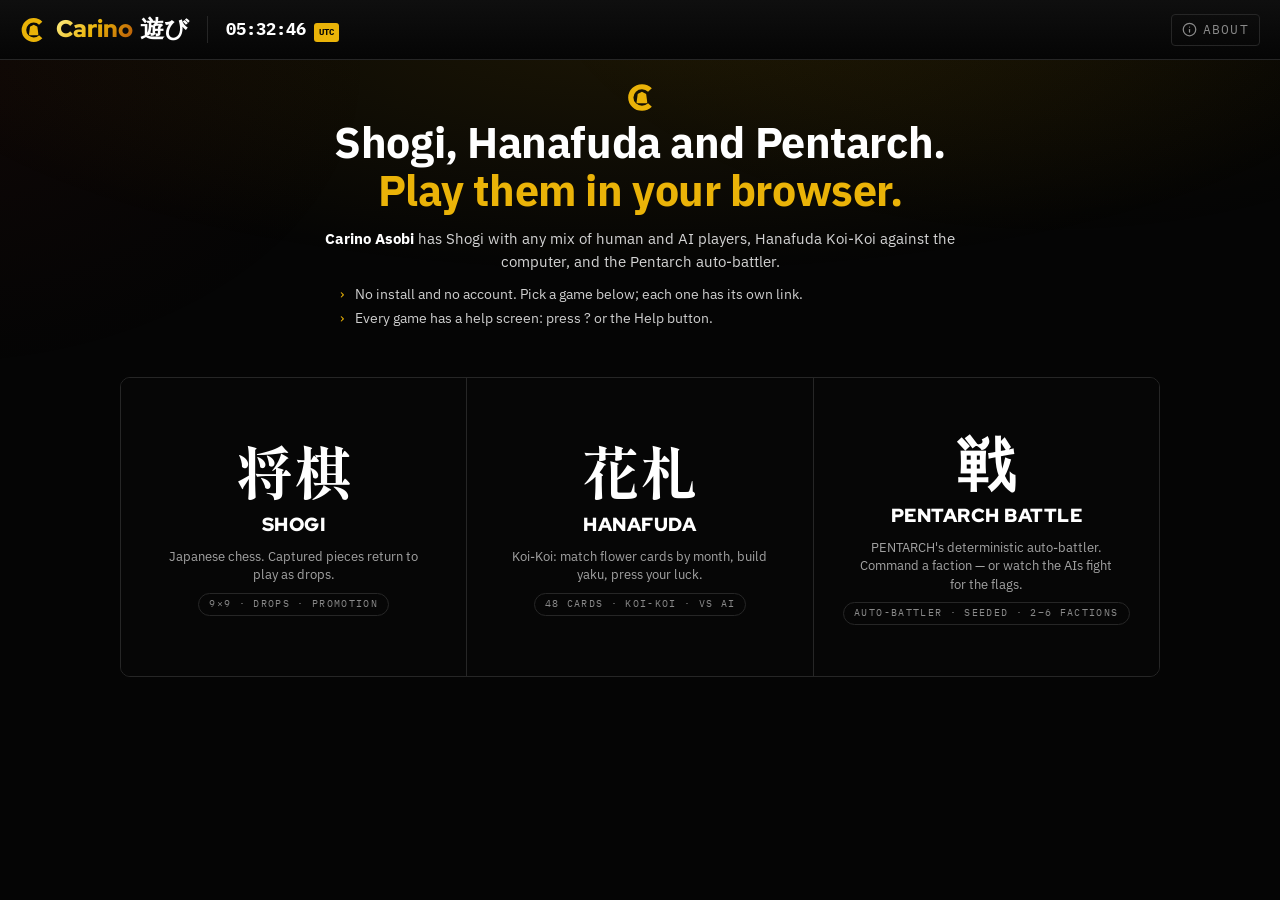
==== commit f5648760: "Navbar: mark + Carino + product name, About window replaces the bar's buttons The shared navbar (can" ====
--- a/index.html
+++ b/index.html
@@ -83,6 +83,20 @@
   </style>
 </head>
 <body class="state-overview">
+<!-- Key words: the navbar shows them, translated, under its Language tab. -->
+<ul data-carino-words hidden>
+  <li>Games</li>
+  <li>How to play</li>
+  <li>Resume</li>
+  <li>Fullscreen</li>
+</ul>
+
+
+<!-- What this page must say: the navbar shows it in its About window. -->
+<div data-carino-about hidden>
+  <p data-i18n>Runs in your browser. Nothing you add here is uploaded.</p>
+</div>
+
 
   <!-- Game controls, carried into the shared navbar (carino-navbar.js).
        Shown only while a game is open; Help is the one kept on phones. -->
@@ -104,7 +118,6 @@
         <li data-i18n>No install and no account. Pick a game below; each one has its own link.</li>
         <li data-i18n>Every game has a help screen: press ? or the Help button.</li>
       </ul>
-      <p class="as-privacy"><span class="privacy-line" data-i18n>Runs in your browser. Nothing you add here is uploaded.</span></p>
     </div>
   </header>
 
--- a/carino-theme.css
+++ b/carino-theme.css
@@ -265,7 +265,8 @@
 :root[data-carino-theme="color"] body.state-module .slice-menu .s-num { color: var(--slice-c, var(--accent)); opacity: .8; }
 :root[data-carino-theme="color"] .slice-menu .slice:nth-child(4n+1) { --slice-c: var(--ct-blue); }
 :root[data-carino-theme="color"] .slice-menu .slice:nth-child(4n+2) { --slice-c: var(--ct-red); }
-:root[data-carino-theme="color"] .slice-menu .slice:nth-child(4n+3) { --slice-c: var(--ct-amber); }
+/* amber mixed toward --text: pure amber is 2.5:1 on white at the collapsed bar's .8 opacity */
+:root[data-carino-theme="color"] .slice-menu .slice:nth-child(4n+3) { --slice-c: color-mix(in srgb, var(--ct-amber) 70%, var(--text)); }
 :root[data-carino-theme="color"] .slice-menu .slice:nth-child(4n+4) { --slice-c: var(--ct-green); }
 
 /* ============================================================
@@ -274,10 +275,15 @@
    ============================================================ */
 :root[data-carino-theme="color"] #carinoNav {
   --cn-accent: var(--accent); --cn-bg: var(--bg); --cn-border: var(--border);
-  --cn-text: var(--text); --cn-muted: var(--text-muted);
+  --cn-text: var(--text); --cn-muted: var(--text-muted); --cn-faint: var(--accent-faint);
   background: var(--bg); border-bottom-color: var(--border);
 }
-:root[data-carino-theme="color"] #carinoNav .brand-name { background-image: var(--gold-text); }
+:root[data-carino-theme="color"] #carinoNav .brand-name,
+:root[data-carino-theme="color"] #carinoNav .cn-fl b { background-image: var(--gold-text); }
+:root[data-carino-theme="color"] #carinoNav .cn-product:hover,
+:root[data-carino-theme="color"] #carinoNav .cn-product:focus-visible { text-shadow: none; color: var(--accent); -webkit-text-fill-color: var(--accent); }
+:root[data-carino-theme="color"] #carinoNav .cn-tab:hover { background: var(--bg-elev); }
+:root[data-carino-theme="color"] #carinoNav .cn-lang[aria-checked="true"] { color: var(--accent); }
 :root[data-carino-theme="color"] #carinoNav .app-tag:hover { background: var(--accent-faint); }
 :root[data-carino-theme="color"] #carinoNav .clock-tz { color: var(--ct-on-accent); }
 :root[data-carino-theme="color"] #carinoNav .icon-btn:hover { color: var(--ct-on-accent); box-shadow: var(--ct-shadow-1); }
@@ -350,6 +356,12 @@
 :root[data-carino-theme="color"] .pt-card:nth-child(8n+7) { --pt-c: var(--ct-pink); }
 :root[data-carino-theme="color"] .pt-card:nth-child(8n+8) { --pt-c: var(--ct-indigo); }
 
+/* section numbers 01-36: one section shows at a time, so one accent per view.
+   body:not(.pdf-mode) so a Colourful PDF export keeps carino-branding.css's print colour */
+:root[data-carino-theme="color"] body:not(.pdf-mode) main > .spec:nth-of-type(3n+1) .spec-num { color: var(--ct-purple); }
+:root[data-carino-theme="color"] body:not(.pdf-mode) main > .spec:nth-of-type(3n+2) .spec-num { color: var(--ct-pink); }
+:root[data-carino-theme="color"] body:not(.pdf-mode) main > .spec:nth-of-type(3n+3) .spec-num { color: var(--ct-indigo); }
+
 /* play stage: daylight instead of night */
 :root[data-carino-theme="color"] .play-art {
   background:
@@ -396,3 +408,34 @@
 @media (prefers-reduced-motion: reduce) {
   ::view-transition-new(root) { animation: none; }
 }
+
+/* ============================================================
+   7. colour accents — identity and categorisation take the
+      category hues; --accent stays for what is interactive
+   ============================================================ */
+/* hero second line: identity, not a link, so it leaves the interactive blue.
+   blue > purple > pink only: --ct-hero-text ends in amber (2.8:1 on --bg).
+   Purple arrives by 40% and pink holds the last fifth, so even a short line
+   shows all three; dark mixes each pastel toward its base hue to keep it vivid
+   (4.8:1 or better on the dark page). */
+:root[data-carino-theme="color"] :is(.landing-hero, .short-hero) h1 .gold {
+  --hg-1: var(--ct-blue); --hg-2: var(--ct-purple); --hg-3: var(--ct-pink);
+  background-image: linear-gradient(90deg, var(--hg-1) 0%, var(--hg-2) 40%, var(--hg-3) 80%);
+  -webkit-background-clip: text; background-clip: text;
+  color: transparent; -webkit-text-fill-color: transparent;
+}
+@media (prefers-color-scheme: dark) {
+  :root[data-carino-theme="color"]:not([data-theme="light"]) :is(.landing-hero, .short-hero) h1 .gold {
+    --hg-1: color-mix(in srgb, var(--ct-blue) 60%, var(--ct-h0b));
+    --hg-2: color-mix(in srgb, var(--ct-purple) 60%, var(--ct-h4b));
+    --hg-3: color-mix(in srgb, var(--ct-pink) 60%, var(--ct-h6b));
+  }
+}
+/* list markers: one quiet hue so the › glyphs stop reading as link arrows.
+   Compass's .how list sits beside its ok/warn/err scale words, so it is left out */
+:root[data-carino-theme="color"] .lh-situations:not(.how) li::before { color: var(--ct-purple); }
+/* the aria-hidden motif: rebind the token inside the SVG only, so each site's
+   stroke/fill: var(--accent) draws teal; Compass's slider has its own scale colours */
+:root[data-carino-theme="color"] .lh-motif:not(.cp-motif) { --accent: var(--ct-teal); }
+/* a heading kicker, not a control: it should not match the Play button below it */
+:root[data-carino-theme="color"] .lab-kicker { color: var(--ct-purple); }
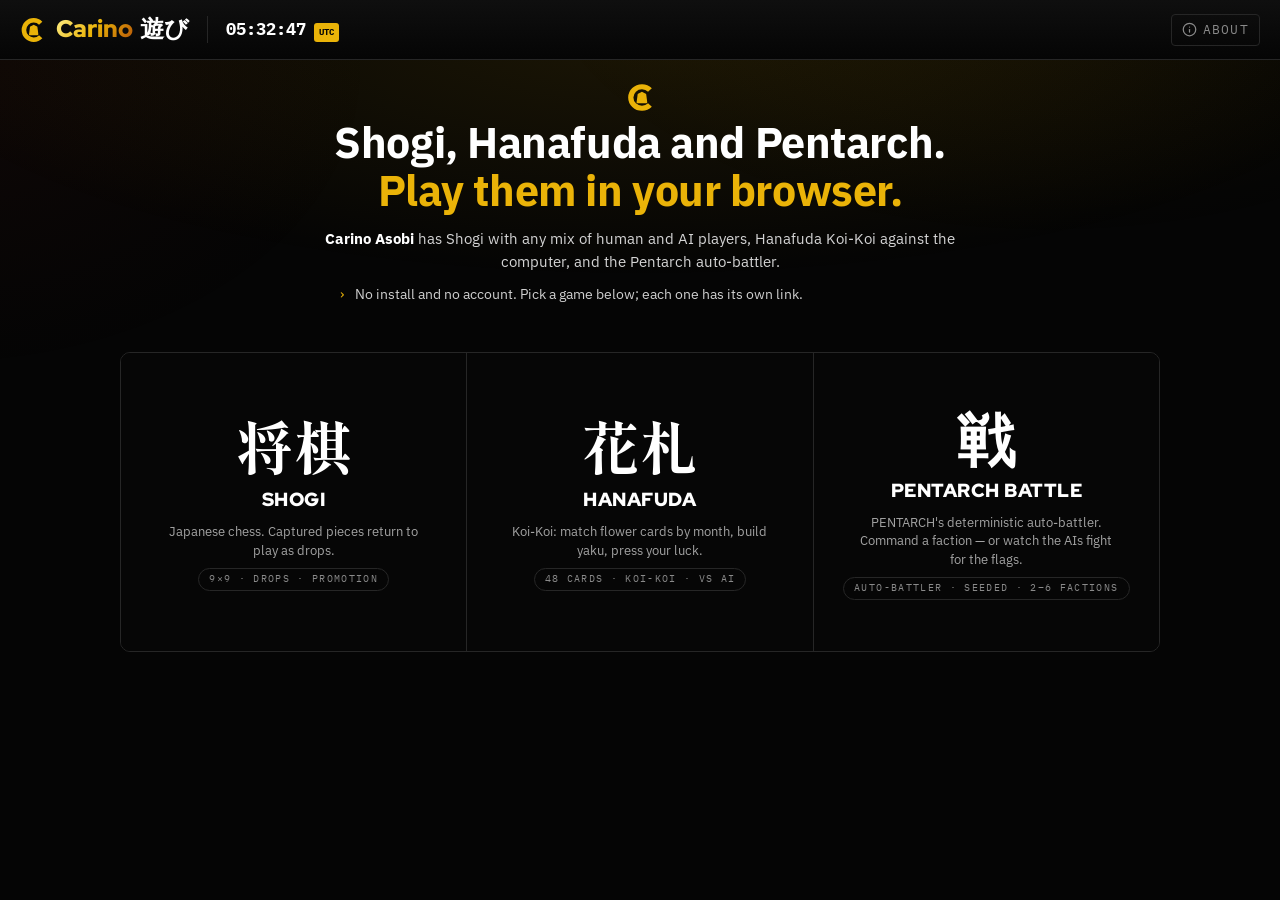
==== commit d6f22acd: "Remove the help screen and game rules Drop the Help button and modal, the ? and H keys, Hanafuda's R" ====
--- a/index.html
+++ b/index.html
@@ -99,11 +99,10 @@
 
 
   <!-- Game controls, carried into the shared navbar (carino-navbar.js).
-       Shown only while a game is open; Help is the one kept on phones. -->
+       Shown only while a game is open; Games is the one kept on phones. -->
   <div class="as-actions" data-carino-actions>
-    <a class="cs-btn" href="#" id="toChooser" hidden>← <span data-i18n>Games</span></a>
+    <a class="cs-btn" href="#" id="toChooser" data-priority="1" hidden>← <span data-i18n>Games</span></a>
     <button type="button" class="cs-btn" id="pauseBtn" aria-pressed="false" hidden>Pause</button>
-    <button type="button" class="cs-btn" id="helpBtn" data-priority="1" aria-haspopup="dialog" aria-controls="helpScrim" hidden>? <span data-i18n>Help</span></button>
   </div>
 
   <!-- The chooser is a suite page: the gold-C hero, then one slice per game.
@@ -116,7 +115,6 @@
       <p class="lh-lede"><strong>Carino Asobi</strong> <span data-i18n>has Shogi with any mix of human and AI players, Hanafuda Koi-Koi against the computer, and the Pentarch auto-battler.</span></p>
       <ul class="lh-situations">
         <li data-i18n>No install and no account. Pick a game below; each one has its own link.</li>
-        <li data-i18n>Every game has a help screen: press ? or the Help button.</li>
       </ul>
     </div>
   </header>
@@ -126,28 +124,6 @@
   <main id="gameHost" class="game-host play-stage"></main>
 
   <div class="as-foot">
-  </div>
-
-  <!-- Help and pause: one Branding modal, filled with the open game's rules. -->
-  <div class="modal-scrim" id="helpScrim" hidden>
-    <div class="modal as-help" role="dialog" aria-modal="true" aria-labelledby="helpTitle">
-      <div class="modal-head">
-        <div><div class="modal-title" id="helpTitle" data-i18n>How to play</div><div class="modal-sub" id="helpSub"></div></div>
-        <button type="button" class="modal-x" id="helpX" aria-label="Close">✕</button>
-      </div>
-      <div class="modal-body">
-        <div class="as-touch touch-only">
-          <div class="modal-sub" data-i18n>Touch</div>
-          <p data-i18n>Tap a piece or a card, then tap where it goes. Help and Pause are in the top bar.</p>
-        </div>
-        <div id="helpGame" class="as-rules"></div>
-        <dl class="kbd-grid" id="helpKeys"></dl>
-      </div>
-      <div class="modal-foot">
-        <button type="button" class="btn" id="helpFull" data-i18n>Fullscreen</button>
-        <button type="button" class="btn btn-primary" id="helpResume" data-i18n>Resume</button>
-      </div>
-    </div>
   </div>
 
   <!-- the shared navbar (it loads carino-clock.js), language, i18n, the
--- a/css/styles.css
+++ b/css/styles.css
@@ -68,19 +68,6 @@
 body.state-module .slice-menu .slice.active .s-text { color: var(--hue, var(--accent)); }
 .as-state { padding: 32px 16px; max-width: 640px; margin: 0 auto; }
 
-/* ===================== Help overlay ===================== */
-.as-help { max-width: 600px; }
-.as-rules { font-size: var(--fs-sm); color: var(--text-sec); line-height: 1.6; }
-.as-rules h4 { font-family: var(--jp); color: var(--accent); margin: 12px 0 4px; font-size: var(--fs-sec); }
-.as-rules h4:first-child { margin-top: 0; }
-.as-rules code { font-family: var(--mono); color: var(--accent); }
-.as-rules ul { margin: 4px 0 4px 18px; padding: 0; }
-.as-rules b { color: var(--text); }
-/* the key list (.kbd-grid) sits under the rules, past a rule line */
-#helpKeys { margin-top: 16px; padding-top: 14px; border-top: 1px solid var(--border); }
-.as-touch { margin: 0 0 14px; }
-.as-touch p { margin: 4px 0 0; }
-
 /* ===================== Helpers for game modules ===================== */
 /* Buttons are Branding's .btn / .btn-primary and segmented choices are
    .toggle-btn; these are only the containers Branding has no class for. */
